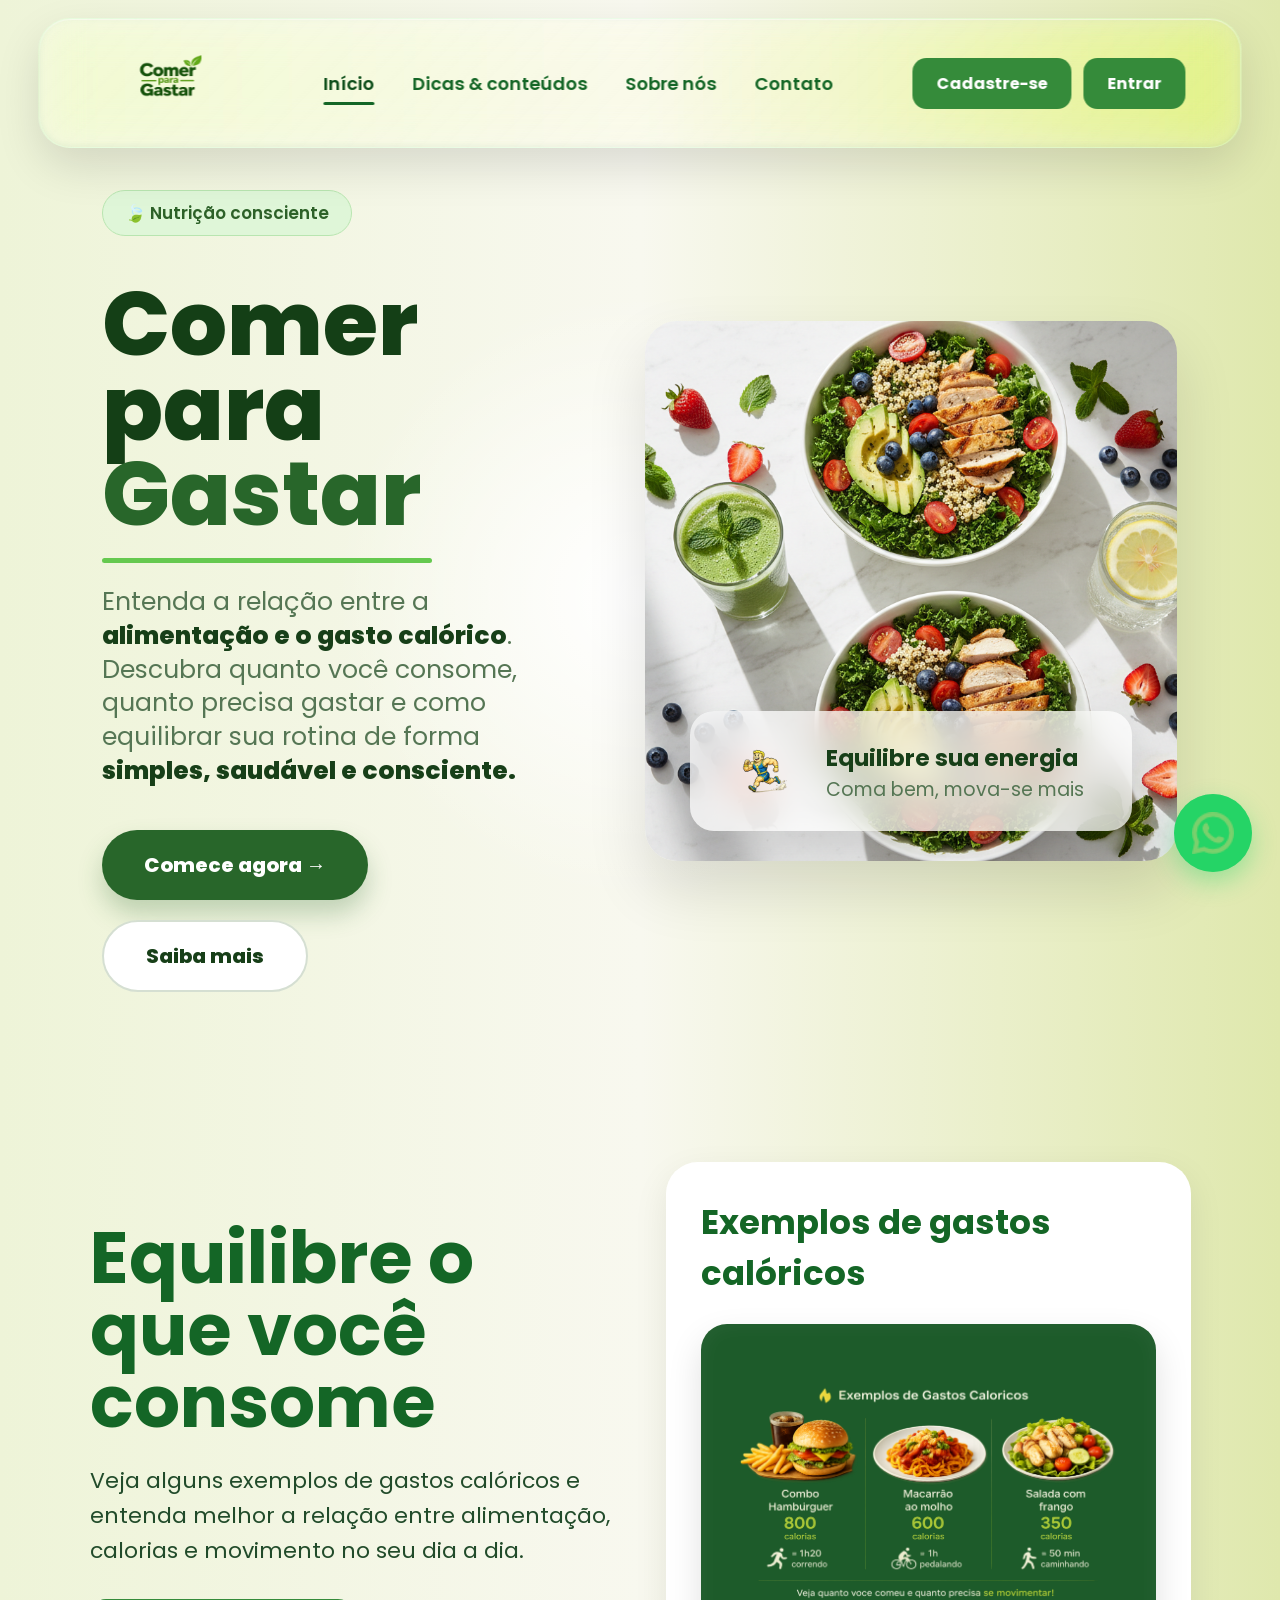
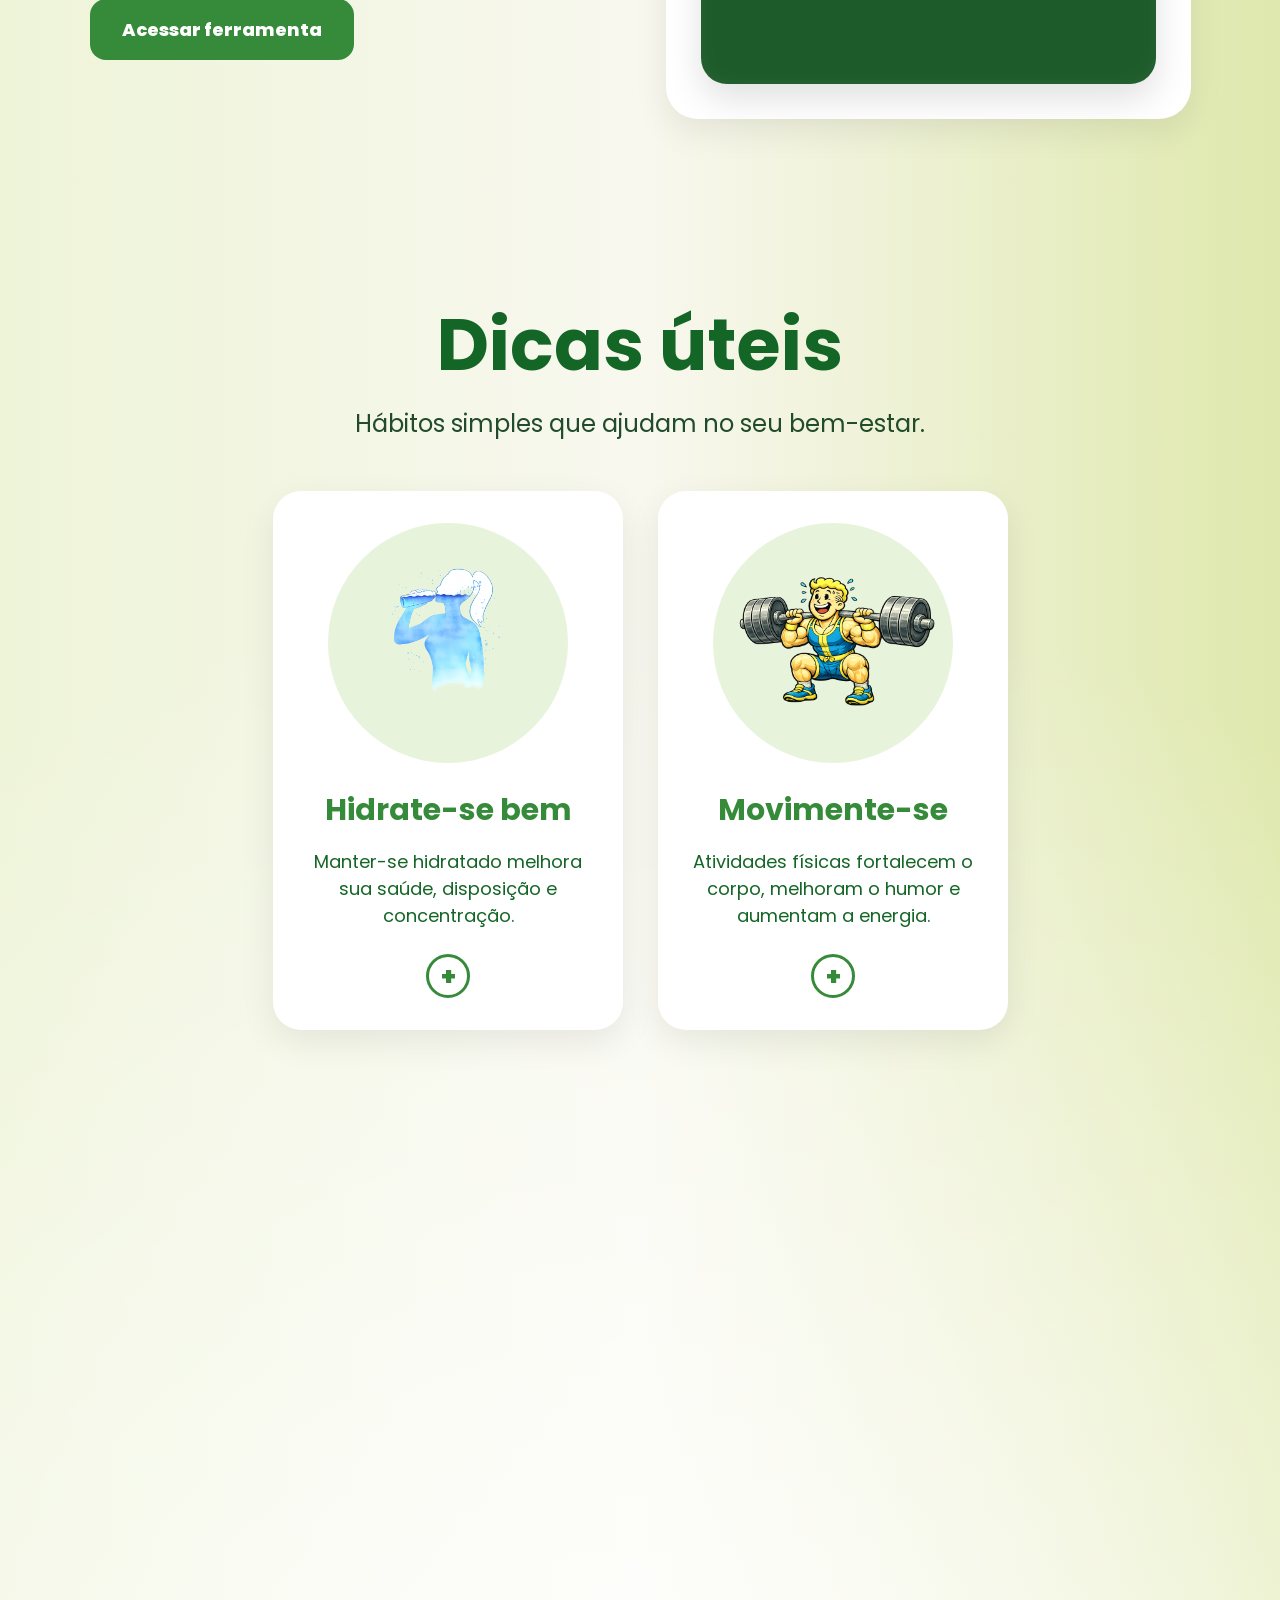
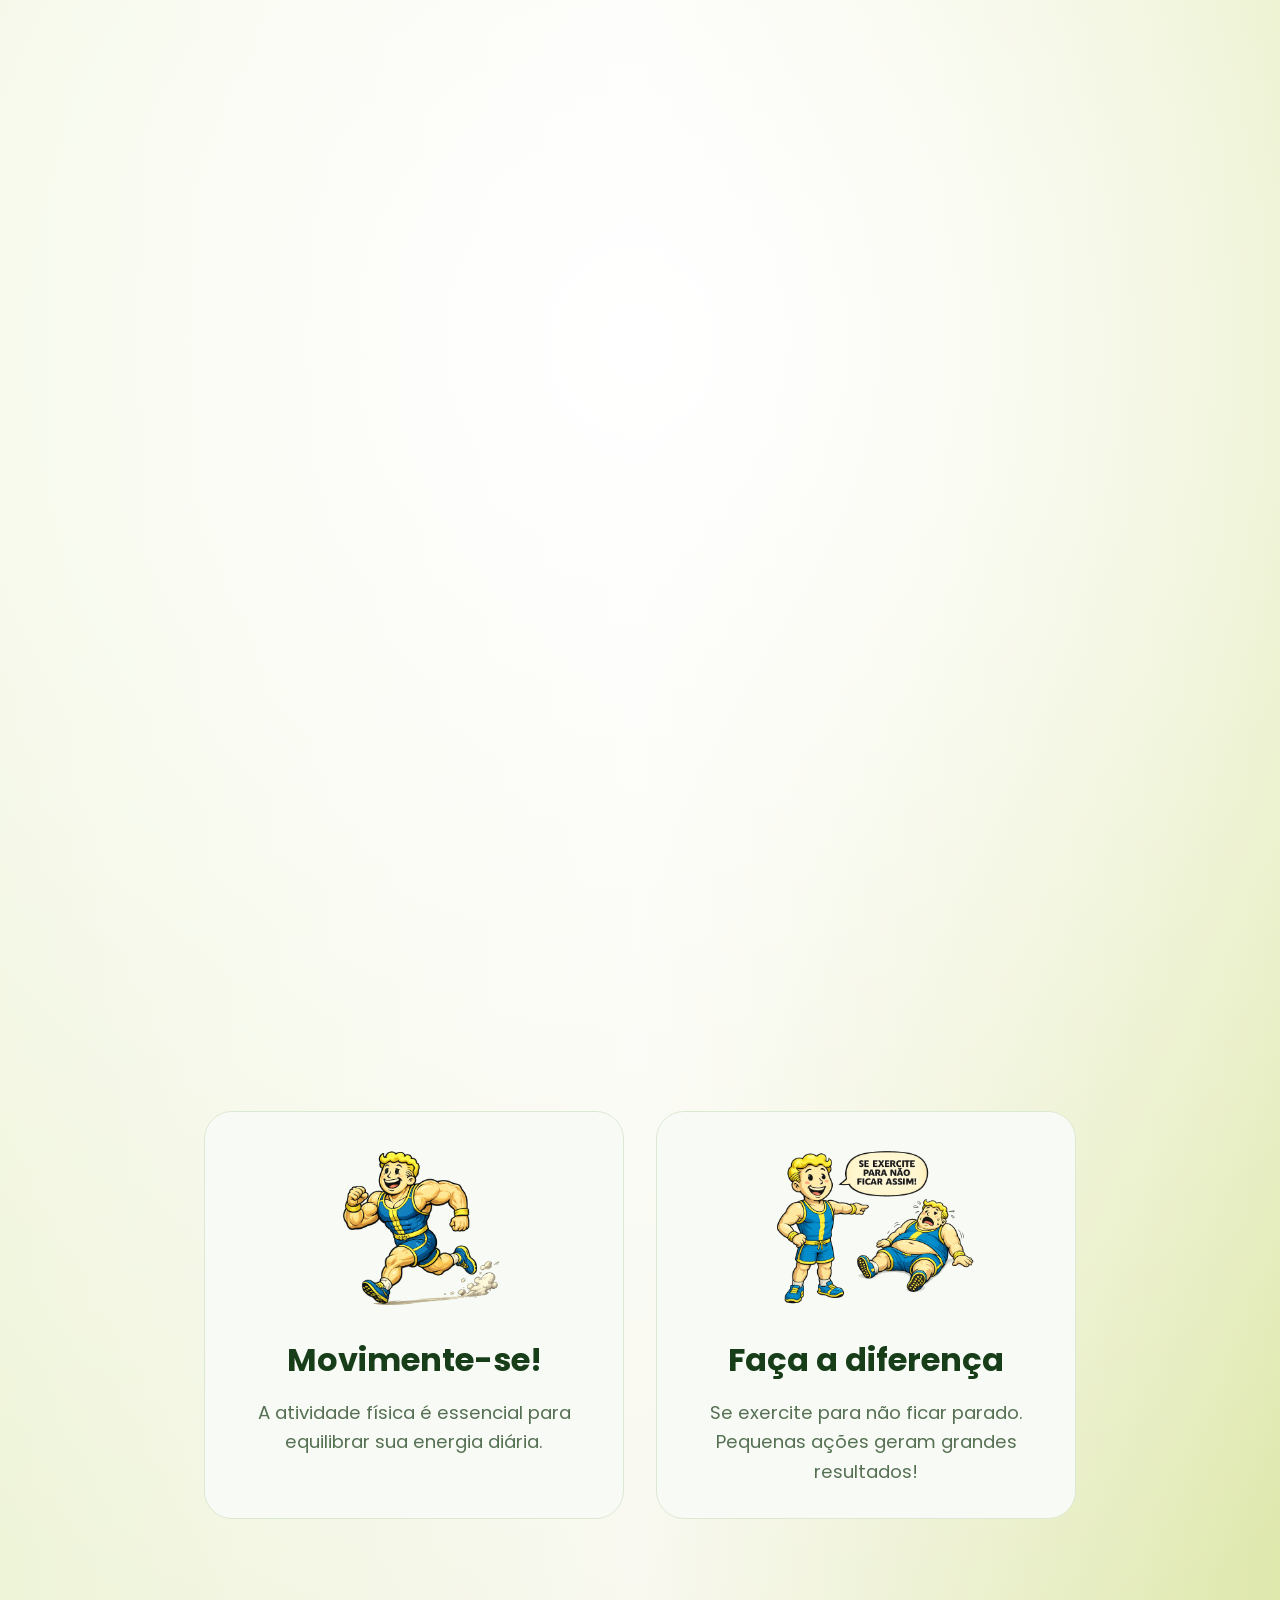
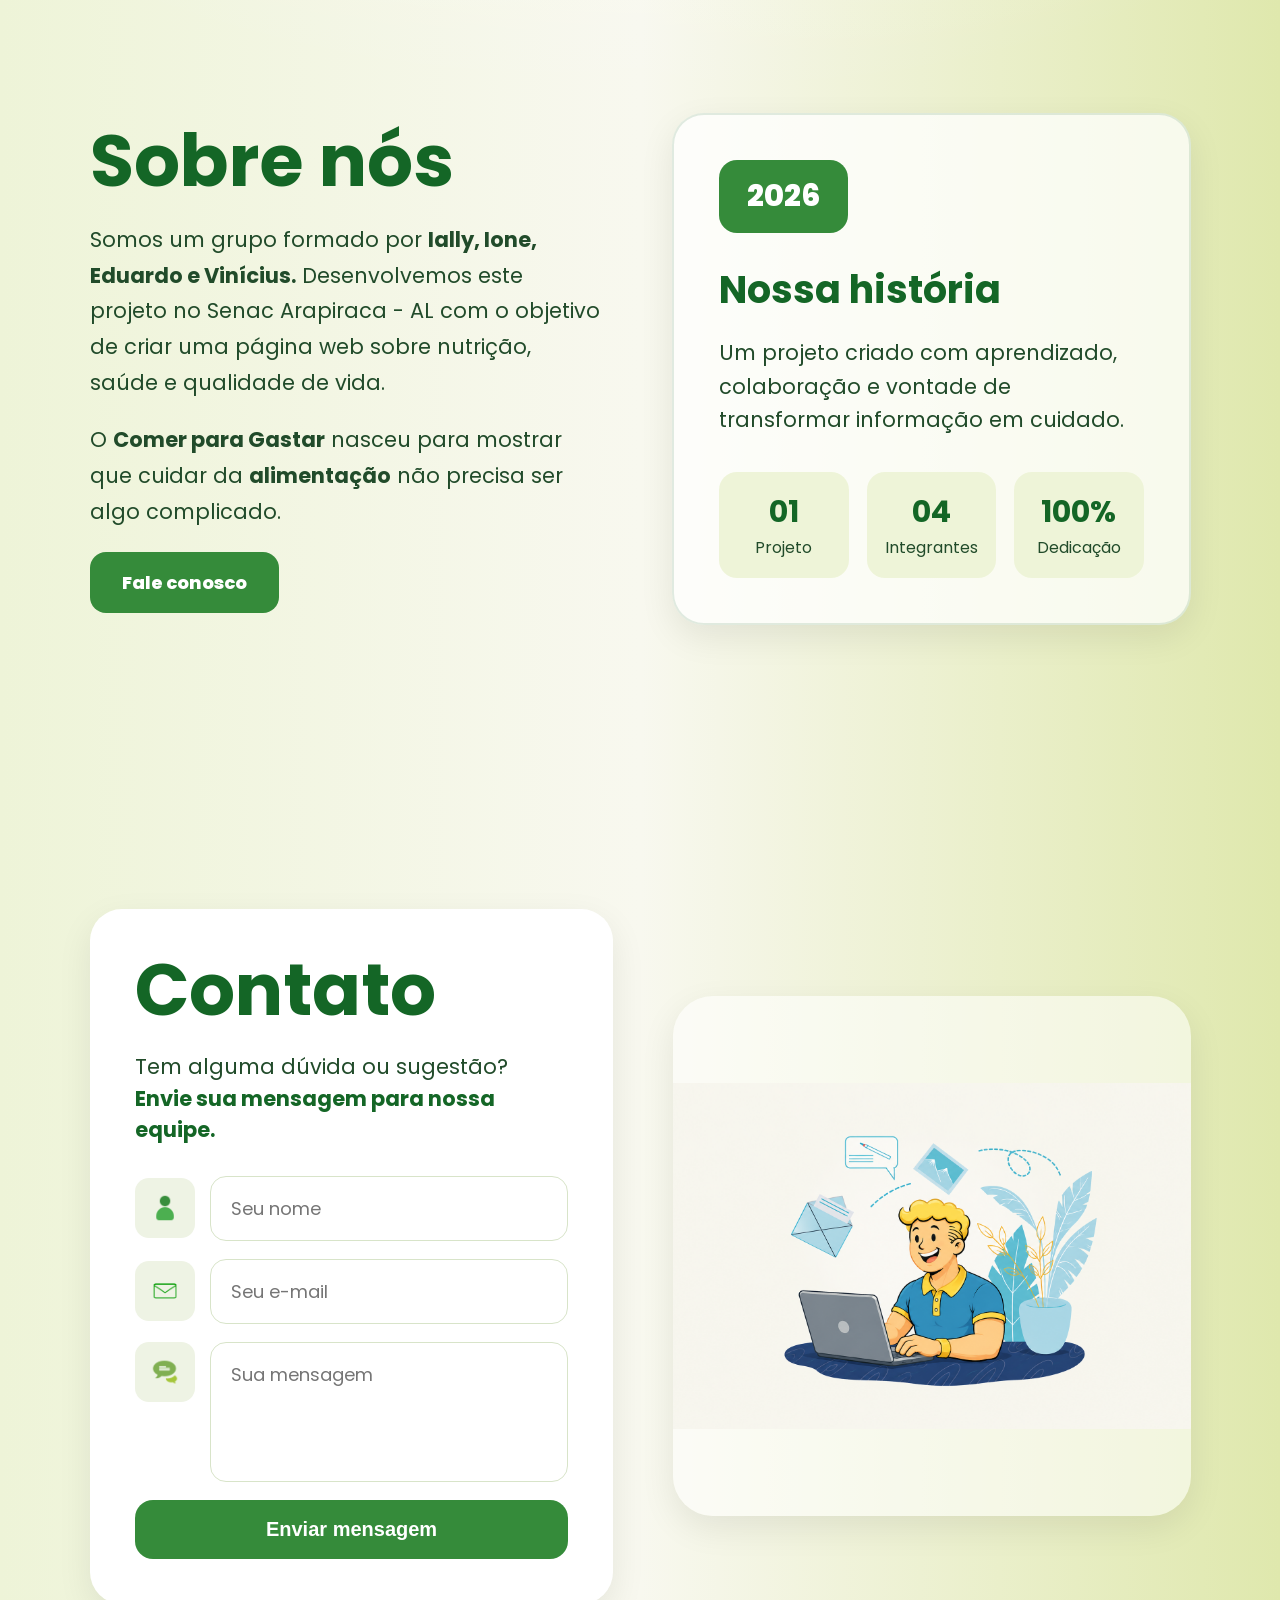
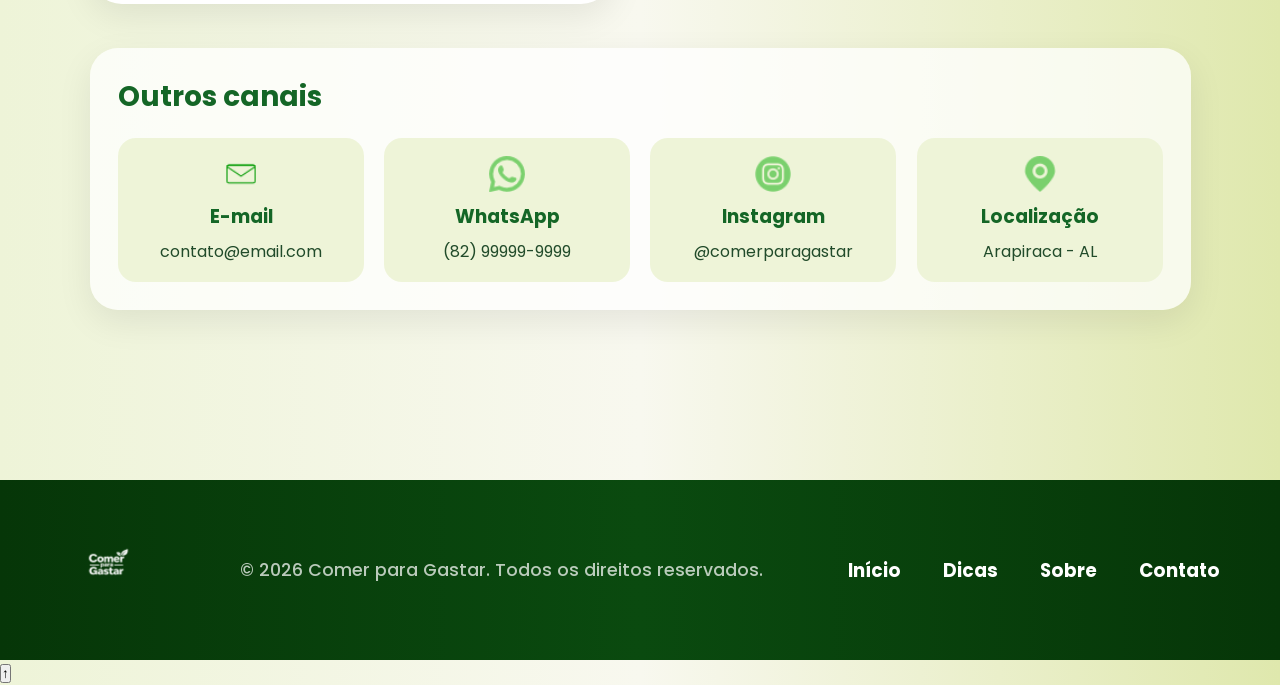
==== index.html @ a7144d9d "atualização de efeitos e melhora da parte mobile" ====
<!doctype html>
<html lang="pt-br">
  <head>
    <meta charset="UTF-8" />
    <meta name="viewport" content="width=device-width, initial-scale=1.0" />

    <title>Comer para Gastar</title>

    <link rel="stylesheet" href="style.css" />

    <link
      href="https://fonts.googleapis.com/css2?family=Poppins:wght@400;500;600;700;800&display=swap"
      rel="stylesheet"
    />
  </head>

  <body>
    <header class="header">
      <div class="logo">
        <img src="imagens/logo oficial.png" alt="Logo Comer para Gastar" />
      </div>

      <nav class="menu">
        <a href="#inicio">Início</a>
        <a href="#dicas">Dicas & conteúdos</a>
        <a href="#sobre">Sobre nós</a>
        <a href="#contato">Contato</a>
      </nav>

      <div class="acoes-header">
        <a href="cadastro.html" class="btn-header btn-cadastro">Cadastre-se</a>
        <a href="login.html" class="btn-header btn-entrar">Entrar</a>
      </div>
    </header>

    <main>
      <section id="inicio" class="hero novo-hero">
        <div class="hero-conteudo reveal-left">
          <span class="tag reveal-up delay-1">🍃 Nutrição consciente</span>

          <h1 class="reveal-up delay-2">
            Comer para
            <span>Gastar</span>
          </h1>

          <div class="linha-verde reveal-left delay-3"></div>

          <p class="reveal-up delay-4">
            Entenda a relação entre a
            <strong>alimentação e o gasto calórico</strong>. Descubra quanto
            você consome, quanto precisa gastar e como equilibrar sua rotina de
            forma <strong>simples, saudável e consciente.</strong>
          </p>

          <div class="hero-botoes reveal-up delay-5">
            <a href="cadastro.html" class="btn-principal">Comece agora →</a>
            <a href="#sobre" class="btn-secundario">Saiba mais</a>
          </div>
        </div>

        <div class="hero-visual reveal-right">
          <img
            class="hero-comida"
            src="imagens/imagem massa comer para gastar.png"
            alt="Comida saudável"
          />

          <div class="card-flutuante reveal-zoom delay-3">
            <img src="imagens/caracorrendo.png" alt="Boneco correndo" />

            <div>
              <h3><strong>Equilibre sua energia</strong></h3>
              <p>Coma bem, mova-se mais</p>
            </div>
          </div>
        </div>
      </section>

      <section class="calculadora-preview">
        <div class="calculadora-texto reveal-left">
          <h1><strong>Equilibre o que você consome</strong></h1>

          <p>
            Veja alguns exemplos de gastos calóricos e entenda melhor a relação
            entre alimentação, calorias e movimento no seu dia a dia.
          </p>

          <a href="cadastro.html" class="btn-principal">Acessar ferramenta</a>
        </div>

        <div class="calculadora-card reveal-right">
          <h2><strong>Exemplos de gastos calóricos</strong></h2>

          <div class="placeholder-imagem">
            <img
              src="imagens/gastos caloricos.png"
              alt="Exemplos de gastos calóricos"
            />
          </div>
        </div>
      </section>

      <section id="dicas" class="dicas">
        <div class="titulo-secao reveal-up">
          <h1><strong>Dicas úteis</strong></h1>
          <p>Hábitos simples que ajudam no seu bem-estar.</p>
        </div>

        <div class="cards-dicas">
          <article class="card-dica reveal-card delay-1">
            <div class="imagem-dica">
              <img src="imagens/agua.png" alt="Pessoa bebendo água" />
            </div>

            <h2><strong>Hidrate-se bem</strong></h2>

            <p>
              Manter-se hidratado melhora sua saúde, disposição e concentração.
            </p>

            <a href="#" class="btn-card">+</a>
          </article>

          <article class="card-dica reveal-card delay-2">
            <div class="imagem-dica">
              <img
                src="imagens/cara-agachando-sem-fundo.png"
                alt="Pessoa se exercitando"
              />
            </div>

            <h2><strong>Movimente-se</strong></h2>

            <p>
              Atividades físicas fortalecem o corpo, melhoram o humor e aumentam
              a energia.
            </p>

            <a href="#" class="btn-card">+</a>
          </article>

          <article class="card-dica reveal-card delay-3">
            <div class="imagem-dica">
              <img
                src="imagens/comida-relogio.png"
                alt="Alimentação saudável"
              />
            </div>

            <h2><strong>Coma melhor</strong></h2>

            <p>
              Manter uma alimentação regular evita excessos e mantém seu corpo
              ativo.
            </p>

            <a href="#" class="btn-card">+</a>
          </article>
        </div>
      </section>

      <section class="equilibrio-alertas">
        <div class="titulo-secao reveal-up">
          <h1>Equilíbrio é tudo</h1>
          <p>Comer demais ou comer de menos pode prejudicar sua rotina.</p>
        </div>

        <div class="alertas-cards">
          <article class="alerta-card reveal-left">
            <div class="animacao-frame">
              <img id="gordao-frame" src="imagens/gordao-frame-1.png" alt="" />
            </div>

            <h2><strong>Exagerar também pesa</strong></h2>

            <p>
              Comer muito além do necessário pode causar cansaço, desconforto e
              dificultar o equilíbrio entre energia consumida e energia gasta.
            </p>
          </article>

          <article class="alerta-card reveal-right">
            <div class="animacao-frame">
              <img id="lasca-frame" src="imagens/lasca-frame-1.png" alt="" />
            </div>

            <h2><strong>Comer pouco demais também prejudica</strong></h2>

            <p>
              Ficar muito tempo sem comer ou se alimentar mal pode aumentar a
              fome, reduzir a energia e fazer você sentir vontade de comer
              qualquer coisa.
            </p>
          </article>
        </div>
      </section>

      <section class="motivacao-cards">
        <div class="motivacao-card reveal-zoom delay-1">
          <img src="imagens/caracorrendo.png" alt="" />

          <h3><strong>Movimente-se!</strong></h3>

          <p>
            A atividade física é essencial para equilibrar sua energia diária.
          </p>
        </div>

        <div class="motivacao-card reveal-zoom delay-2">
          <img src="imagens/magro e gordo.png" alt="" />

          <h3><strong>Faça a diferença</strong></h3>

          <p>
            Se exercite para não ficar parado. Pequenas ações geram grandes
            resultados!
          </p>
        </div>
      </section>

      <section id="sobre" class="sobre">
        <div class="sobre-texto reveal-left">
          <h1 class="titulo-com-folha">
            <strong>Sobre nós</strong>
            <img src="imagens/folhinha-historia.png" alt="" />
          </h1>

          <p>
            Somos um grupo formado por
            <strong>Ially, Ione, Eduardo e Vinícius.</strong>
            Desenvolvemos este projeto no Senac Arapiraca - AL com o objetivo de
            criar uma página web sobre nutrição, saúde e qualidade de vida.
          </p>

          <p>
            O <strong>Comer para Gastar</strong> nasceu para mostrar que cuidar
            da <strong>alimentação</strong> não precisa ser algo complicado.
          </p>

          <a href="#contato" class="btn-principal">Fale conosco</a>
        </div>

        <div class="sobre-card reveal-right">
          <span class="ano">2026</span>

          <h2><strong>Nossa história</strong></h2>

          <p>
            Um projeto criado com aprendizado, colaboração e vontade de
            transformar informação em cuidado.
          </p>

          <div class="sobre-itens">
            <div>
              <strong>01</strong>
              <span>Projeto</span>
            </div>

            <div>
              <strong>04</strong>
              <span>Integrantes</span>
            </div>

            <div>
              <strong>100%</strong>
              <span>Dedicação</span>
            </div>
          </div>
        </div>
      </section>

      <section id="contato" class="contato">
        <div class="contato-container">
          <div class="contato-formulario reveal-left">
            <h1>Contato</h1>

            <p>
              Tem alguma dúvida ou sugestão?
              <strong>Envie sua mensagem para nossa equipe.</strong>
            </p>

            <form class="formulario">
              <div class="campo">
                <span class="icone-campo">
                  <img src="imagens/usuario-contato.png" alt="Ícone usuário" />
                </span>
                <input type="text" placeholder="Seu nome" required />
              </div>

              <div class="campo">
                <span class="icone-campo">
                  <img src="imagens/email.png" alt="Ícone e-mail" />
                </span>
                <input type="email" placeholder="Seu e-mail" required />
              </div>

              <div class="campo campo-textarea">
                <span class="icone-campo">
                  <img
                    src="imagens/mensagens-de-texto.png"
                    alt="Ícone mensagem"
                  />
                </span>
                <textarea placeholder="Sua mensagem" required></textarea>
              </div>

              <button type="submit" class="btn-enviar">Enviar mensagem</button>
            </form>
          </div>

          <div class="contato-imagem reveal-right">
            <img
              src="imagens/ilustracao2-contato.png"
              alt="Ilustração de contato"
            />
          </div>
        </div>

        <div class="outros-canais reveal-up">
          <h2>Outros canais</h2>

          <div class="lista-canais">
            <div class="canal reveal-card delay-1">
              <img src="imagens/email.png" alt="Ícone e-mail" />
              <h3>E-mail</h3>
              <p>contato@email.com</p>
            </div>

            <div class="canal reveal-card delay-2">
              <img
                src="imagens/icone-whatsapp-contato.png"
                alt="Ícone WhatsApp"
              />
              <h3>WhatsApp</h3>
              <p>(82) 99999-9999</p>
            </div>

            <div class="canal reveal-card delay-3">
              <img src="imagens/instagram (1).png" alt="Ícone Instagram" />
              <h3>Instagram</h3>
              <p>@comerparagastar</p>
            </div>

            <div class="canal reveal-card delay-4">
              <img src="imagens/localizacao.png" alt="Ícone localização" />
              <h3>Localização</h3>
              <p>Arapiraca - AL</p>
            </div>
          </div>
        </div>
      </section>
    </main>

    <footer class="footer-final reveal-up">
      <div class="footer-conteudo">
        <div class="footer-logo">
          <img src="imagens/logo oficial.png" alt="Comer para Gastar" />
        </div>

        <p class="footer-copy">
          © 2026 Comer para Gastar. Todos os direitos reservados.
        </p>

        <nav class="footer-menu">
          <a href="#inicio">Início</a>
          <a href="#dicas">Dicas</a>
          <a href="#sobre">Sobre</a>
          <a href="#contato">Contato</a>
        </nav>
      </div>
    </footer>

    <a href="https://wa.me/5582999999999" class="whatsapp-fixo" target="_blank">
      <img src="imagens/icone-whatsapp-contato.png" alt="WhatsApp" />
    </a>

    <script src="script.js"></script>

    <script>
      const elementosAnimados = document.querySelectorAll(
        ".reveal-up, .reveal-left, .reveal-right, .reveal-zoom, .reveal-card",
      );

      const observer = new IntersectionObserver(
        (entries) => {
          entries.forEach((entry) => {
            if (entry.intersectionRatio > 0.08) {
              entry.target.classList.add("active");
            } else {
              entry.target.classList.remove("active");
            }
          });
        },
        {
          threshold: [0, 0.08, 0.15],
          rootMargin: "0px 0px -3% 0px",
        },
      );

      elementosAnimados.forEach((elemento) => {
        observer.observe(elemento);
      });
    </script>
  </body>
</html>
---- style.css ----
* {
  margin: 0;
  padding: 0;
  box-sizing: border-box;
}

:root {
  --verde: #146626;
  --verde-claro: #358b3a;
  --verde-escuro: #0d4e1a;
  --texto: #214b2a;
  --sombra: 0 12px 35px rgba(0, 0, 0, 0.08);
}

html {
  scroll-behavior: smooth;
}

body {
  font-family: "Poppins", Arial, sans-serif;
  padding-top: 120px;
  color: var(--texto);
  background:
    radial-gradient(circle at center, #ffffff 0%, transparent 38%),
    linear-gradient(90deg, #eef4d8 0%, #f8f8ef 50%, #dfe8ad 100%);
}

/* HEADER */

.header {
  position: fixed;
  top: 18px;
  left: 50%;
  transform: translateX(-50%);
  width: 94%;
  z-index: 999;
  display: flex;
  align-items: center;
  justify-content: space-between;
  padding: 14px 55px;
  border-radius: 32px;
  background: linear-gradient(
    135deg,
    rgba(255, 255, 255, 0.34),
    rgba(255, 255, 255, 0.12)
  );
  backdrop-filter: blur(20px) saturate(220%);
  -webkit-backdrop-filter: blur(20px) saturate(220%);
  border: 1px solid rgba(210, 255, 220, 0.35);
  box-shadow:
    0 18px 45px rgba(0, 0, 0, 0.12),
    inset 0 1px 1px rgba(255, 255, 255, 0.55),
    inset 0 -1px 6px rgba(20, 102, 38, 0.08);
  overflow: hidden;
}

.logo img {
  width: 150px;
  height: auto;
  object-fit: contain;
  display: block;
}

.menu {
  display: flex;
  gap: 38px;
  align-items: center;
}

.menu a {
  color: var(--verde);
  text-decoration: none;
  font-size: 18px;
  font-weight: 600;
  position: relative;
}

.menu a::after {
  content: "";
  position: absolute;
  left: 0;
  bottom: -8px;
  width: 0;
  height: 3px;
  background: var(--verde);
  border-radius: 20px;
  transition: 0.3s ease;
}

.menu a:hover::after,
.menu a.ativo::after {
  width: 100%;
}

.menu a.ativo {
  color: var(--verde-escuro);
}

.acoes-header {
  display: flex;
  gap: 12px;
}

/* BOTÕES */

.btn-header,
.btn-principal,
.btn-secundario,
.btn-card,
.btn-enviar {
  text-decoration: none;
  border: none;
  cursor: pointer;
  transition: 0.3s ease;
}

.btn-header {
  padding: 13px 24px;
  border-radius: 14px;
  font-size: 16px;
  font-weight: 700;
}

.btn-entrar,
.btn-cadastro,
.btn-principal,
.btn-enviar {
  background: var(--verde-claro);
  color: white;
}

.btn-entrar:hover,
.btn-cadastro:hover,
.btn-principal:hover,
.btn-enviar:hover,
.btn-secundario:hover {
  transform: translateY(-4px);
}

.btn-entrar:hover,
.btn-cadastro:hover,
.btn-principal:hover,
.btn-enviar:hover {
  background: var(--verde-escuro);
}

.btn-principal {
  display: inline-block;
  padding: 17px 32px;
  border-radius: 16px;
  font-size: 18px;
  font-weight: 800;
}

.btn-secundario {
  display: inline-block;
  padding: 17px 32px;
  border-radius: 16px;
  font-size: 18px;
  font-weight: 800;
  color: var(--verde);
  background: white;
  box-shadow: var(--sombra);
}

/* HERO */

.hero {
  min-height: calc(100vh - 120px);
  padding: 60px 7%;
}

.hero-conteudo {
  max-width: 620px;
}

.hero-botoes {
  display: flex;
  gap: 18px;
  flex-wrap: wrap;
}

/* HERO NOVO */

.novo-hero {
  min-height: calc(100vh - 110px);
  padding: 70px 8% 80px;
  display: grid;
  grid-template-columns: 1fr 1.15fr;
  align-items: center;
  gap: 80px;
  background:
    radial-gradient(circle at center, #ffffff 0%, transparent 38%),
    linear-gradient(90deg, #eef4d8 0%, #f8f8ef 50%, #dfe8ad 100%);
}

.novo-hero .hero-conteudo {
  max-width: 600px;
}

.novo-hero .tag {
  display: inline-flex;
  align-items: center;
  gap: 8px;
  padding: 9px 22px;
  margin-bottom: 45px;
  background: #dff6d8;
  border: 1px solid #b8e5b0;
  color: #2d6128;
  border-radius: 999px;
  font-size: 17px;
  font-weight: 600;
}

.novo-hero .tag img {
  width: 20px;
  height: 20px;
  object-fit: contain;
}

.novo-hero h1 {
  font-size: clamp(58px, 7vw, 96px);
  line-height: 0.95;
  color: #143f16;
  font-weight: 800;
  margin-bottom: 22px;
}

.novo-hero h1 span {
  display: block;
  color: #28662a;
}

.linha-verde {
  width: 330px;
  max-width: 90%;
  height: 5px;
  background: #65c94f;
  border-radius: 999px;
  margin-bottom: 22px;
  transform: rotate(-1deg);
}

.novo-hero p {
  max-width: 610px;
  color: #557654;
  font-size: 25px;
  line-height: 1.35;
  margin-bottom: 42px;
}

.novo-hero p strong {
  color: #173f18;
  font-weight: 800;
}

.novo-hero .hero-botoes {
  align-items: center;
  gap: 20px;
}

.novo-hero .btn-principal {
  padding: 20px 42px;
  border-radius: 999px;
  background: #28662a;
  color: white;
  font-size: 20px;
  box-shadow: 0 14px 25px rgba(40, 102, 42, 0.25);
}

.novo-hero .btn-secundario {
  padding: 19px 42px;
  border-radius: 999px;
  color: #173f18;
  border: 2px solid #d5dfd2;
  font-size: 20px;
  box-shadow: none;
}

.hero-visual {
  position: relative;
  height: 540px;
  border-radius: 32px;
  overflow: hidden;
  box-shadow: 0 28px 60px rgba(0, 0, 0, 0.12);
}

.hero-comida {
  width: 100%;
  height: 100%;
  object-fit: cover;
  display: block;
}

/* CARD FLUTUANTE */

.card-flutuante {
  position: absolute;
  left: 45px;
  right: 45px;
  bottom: 30px;
  min-height: 118px;
  padding: 25px 38px;
  display: flex;
  align-items: center;
  gap: 28px;
  border-radius: 24px;
  background: rgba(255, 255, 255, 0.72);
  backdrop-filter: blur(18px);
  -webkit-backdrop-filter: blur(18px);
  box-shadow: 0 18px 45px rgba(0, 0, 0, 0.12);
}

.card-flutuante img {
  width: 70px;
  height: 70px;
  object-fit: contain;
  animation: bonecoCorrendo 1.8s ease-in-out infinite;
}

.card-flutuante h3 {
  color: #173f18;
  font-size: 23px;
  font-weight: 800;
  margin-bottom: 4px;
}

.card-flutuante p {
  margin: 0;
  color: #557654;
  font-size: 19px;
  line-height: 1.2;
}

/* SOBRE */

.sobre {
  min-height: 100vh;
  padding: 90px 7%;
  display: flex;
  align-items: center;
  justify-content: space-between;
  gap: 70px;
}

.sobre-texto,
.sobre-card {
  width: 50%;
}

.sobre-texto h1,
.titulo-secao h1,
.calculadora-texto h1,
.contato-formulario h1 {
  font-size: clamp(42px, 6vw, 72px);
  color: var(--verde);
  line-height: 1;
  margin-bottom: 25px;
}

.sobre-texto p {
  font-size: 21px;
  line-height: 1.7;
  margin-bottom: 22px;
}

.sobre-card {
  background: rgba(255, 255, 255, 0.75);
  padding: 45px;
  border-radius: 32px;
  box-shadow: var(--sombra);
  border: 2px solid rgba(20, 102, 38, 0.12);
}

.ano {
  display: inline-block;
  background: var(--verde-claro);
  color: white;
  padding: 14px 28px;
  border-radius: 18px;
  font-size: 30px;
  font-weight: 800;
  margin-bottom: 28px;
}

.sobre-card h2 {
  color: var(--verde);
  font-size: 38px;
  margin-bottom: 18px;
}

.sobre-card p {
  font-size: 21px;
  line-height: 1.6;
  margin-bottom: 35px;
}

.sobre-itens {
  display: grid;
  grid-template-columns: repeat(3, 1fr);
  gap: 18px;
}

.sobre-itens div {
  text-align: center;
  padding: 18px;
  border-radius: 18px;
  background: #eef4d8;
}

.sobre-itens strong {
  display: block;
  font-size: 30px;
  color: var(--verde);
}

.titulo-com-folha {
  position: relative;
  display: inline-block;
  width: fit-content;
}

.titulo-com-folha img {
  position: absolute;
  width: 65px;
  height: auto;
  top: -38px;
  right: -58px;
  object-fit: contain;
  pointer-events: none;
}

/* DICAS */

.dicas {
  padding: 100px 7%;
  text-align: center;
}

.titulo-secao p {
  font-size: 24px;
  margin-bottom: 50px;
}

.cards-dicas {
  display: flex;
  justify-content: center;
  gap: 35px;
  flex-wrap: wrap;
}

.card-dica {
  width: 350px;
  min-height: 500px;
  background: white;
  padding: 32px;
  border-radius: 28px;
  box-shadow: var(--sombra);
  transition: 0.35s ease;
}

.card-dica:hover {
  transform: translateY(-10px);
}

.imagem-dica {
  width: 240px;
  height: 240px;
  margin: 0 auto 25px;
  border-radius: 50%;
  background: #e8f3dc;
  overflow: hidden;
  display: flex;
  align-items: center;
  justify-content: center;
}

.card-dica:nth-child(1) .imagem-dica img {
  width: 210px;
  height: 210px;
  object-fit: contain;
  animation: beberAgua 2.4s ease-in-out infinite;
  transform-origin: center bottom;
}

.card-dica:nth-child(2) .imagem-dica img {
  width: 260px;
  height: 260px;
  object-fit: contain;
  animation: exercicioPeso 1.6s ease-in-out infinite;
  transform-origin: center bottom;
}

.card-dica:nth-child(3) .imagem-dica {
  position: relative;
}

.card-dica:nth-child(3) .imagem-dica img {
  width: 235px;
  height: 235px;
  object-fit: contain;
  animation: comidaMordidaReal 4s ease-in-out infinite;
  transform-origin: center;
}

.card-dica:nth-child(3) .imagem-dica::after {
  content: "";
  position: absolute;
  top: 18px;
  right: 18px;
  width: 0;
  height: 0;
  background: #e8f3dc;
  border-radius: 50%;
  animation: mordida 4s ease-in-out infinite;
  z-index: 2;
}

.card-dica h2 {
  font-size: 30px;
  color: var(--verde-claro);
  margin-bottom: 15px;
}

.card-dica p {
  font-size: 18px;
  line-height: 1.5;
  color: var(--verde);
  margin-bottom: 25px;
}

.btn-card {
  width: 44px;
  height: 44px;
  border-radius: 50%;
  display: inline-flex;
  align-items: center;
  justify-content: center;
  border: 3px solid var(--verde-claro);
  color: var(--verde-claro);
  font-size: 26px;
  font-weight: 800;
}

.btn-card:hover {
  background: var(--verde-claro);
  color: white;
}

/* CALCULADORA */

.calculadora-preview {
  padding: 90px 7%;
  display: flex;
  align-items: center;
  gap: 55px;
}

.calculadora-texto,
.calculadora-card {
  width: 50%;
}

.calculadora-texto p {
  font-size: 22px;
  line-height: 1.6;
  margin-bottom: 30px;
}

.calculadora-card {
  background: white;
  padding: 35px;
  border-radius: 32px;
  box-shadow: var(--sombra);
}

.calculadora-card h2 {
  color: var(--verde);
  font-size: 34px;
  margin-bottom: 25px;
}

.placeholder-imagem {
  height: 360px;
  background: #1d5b2a;
  border-radius: 26px;
  display: flex;
  align-items: center;
  justify-content: center;
  overflow: hidden;
  padding: 20px;
  box-shadow:
    inset 0 0 25px rgba(255, 255, 255, 0.05),
    0 15px 35px rgba(0, 0, 0, 0.12);
}

.placeholder-imagem img {
  width: 95%;
  max-width: 720px;
  height: auto;
  object-fit: contain;
}

/* CONTATO */

.contato {
  padding: 90px 7%;
}

.contato-container {
  display: flex;
  align-items: center;
  gap: 60px;
}

.contato-formulario {
  width: 50%;
  background: white;
  padding: 45px;
  border-radius: 32px;
  box-shadow: var(--sombra);
}

.contato-formulario p {
  font-size: 21px;
  line-height: 1.5;
  margin-bottom: 30px;
}

.contato-formulario strong {
  color: var(--verde);
}

.campo {
  display: flex;
  align-items: center;
  gap: 15px;
  margin-bottom: 18px;
}

.campo-textarea {
  align-items: flex-start;
}

.icone-campo {
  width: 60px;
  height: 60px;
  min-width: 60px;
  background: #eef3e4;
  border-radius: 14px;
  display: flex;
  align-items: center;
  justify-content: center;
}

.icone-campo img {
  width: 28px;
  height: 28px;
  object-fit: contain;
}

.campo input,
.campo textarea {
  width: 100%;
  padding: 18px 20px;
  border-radius: 16px;
  border: 1px solid #d8e4c9;
  font-family: inherit;
  font-size: 18px;
  outline: none;
}

.campo textarea {
  height: 140px;
  resize: none;
}

.campo input:focus,
.campo textarea:focus {
  border-color: var(--verde-claro);
  box-shadow: 0 0 0 4px rgba(53, 139, 58, 0.12);
}

.btn-enviar {
  width: 100%;
  padding: 18px;
  border-radius: 18px;
  font-size: 20px;
  font-weight: 800;
}

.contato-imagem {
  width: 50%;
  height: 520px;
  background: rgba(255, 255, 255, 0.55);
  border-radius: 40px;
  box-shadow: var(--sombra);
  display: flex;
  align-items: center;
  justify-content: center;
  overflow: hidden;
}

.contato-imagem img {
  width: 620px;
  max-width: 100%;
  height: auto;
  object-fit: contain;
  transform-origin: center bottom;
}

.outros-canais {
  margin-top: 45px;
  background: rgba(255, 255, 255, 0.75);
  padding: 28px;
  border-radius: 28px;
  box-shadow: var(--sombra);
}

.outros-canais h2 {
  color: var(--verde);
  font-size: 28px;
  margin-bottom: 20px;
}

.lista-canais {
  display: grid;
  grid-template-columns: repeat(4, 1fr);
  gap: 20px;
}

.canal {
  text-align: center;
  padding: 18px;
  border-radius: 18px;
  background: #eef4d8;
}

.canal img {
  width: 36px;
  height: 36px;
  object-fit: contain;
  margin: 0 auto 10px;
  display: block;
}

.canal h3 {
  color: var(--verde);
  margin-bottom: 8px;
}

/* FOOTER */

.footer-final {
  background: linear-gradient(90deg, #063608 0%, #0a4a0f 50%, #063608 100%);
  padding: 55px 60px;
  margin-top: 80px;
  overflow: hidden;
}

.footer-conteudo {
  max-width: 1700px;
  margin: 0 auto;
  display: flex;
  align-items: center;
  justify-content: space-between;
  gap: 40px;
}

.footer-logo img {
  width: 95px;
  object-fit: contain;
  filter: brightness(0) invert(1);
  opacity: 0.95;
  transition:
    transform 0.3s ease,
    opacity 0.3s ease;
}

.footer-logo img:hover {
  transform: scale(1.06);
  opacity: 1;
}

.footer-copy {
  color: rgba(255, 255, 255, 0.72);
  font-size: 1.1rem;
  font-weight: 500;
  text-align: center;
}

.footer-menu {
  display: flex;
  align-items: center;
  gap: 42px;
}

.footer-menu a {
  color: white;
  text-decoration: none;
  font-size: 1.15rem;
  font-weight: 700;
  position: relative;
  transition: 0.3s ease;
}

.footer-menu a::after {
  content: "";
  position: absolute;
  left: 0;
  bottom: -7px;
  width: 0%;
  height: 3px;
  background: #76d85f;
  border-radius: 999px;
  transition: width 0.35s ease;
}

.footer-menu a:hover {
  color: #8fff78;
  transform: translateY(-2px);
}

.footer-menu a:hover::after {
  width: 100%;
}

/* WHATSAPP */

.whatsapp-fixo {
  position: fixed;
  right: 28px;
  bottom: 28px;
  width: 78px;
  height: 78px;
  background: #25d366;
  border-radius: 50%;
  display: flex;
  align-items: center;
  justify-content: center;
  z-index: 99999;
  box-shadow: 0 10px 25px rgba(37, 211, 102, 0.38);
  transition: 0.3s ease;
}

.whatsapp-fixo img {
  width: 42px;
  height: 42px;
  object-fit: contain;
}

.whatsapp-fixo:hover {
  transform: scale(1.12) translateY(-5px);
  box-shadow: 0 16px 35px rgba(37, 211, 102, 0.52);
}

.whatsapp-fixo::before {
  content: "";
  position: absolute;
  width: 100%;
  height: 100%;
  border-radius: 50%;
  background: rgba(37, 211, 102, 0.35);
  animation: pulseWhatsapp 2s infinite;
  z-index: -1;
}

/* ANIMAÇÕES */

@keyframes bonecoCorrendo {
  0%,
  100% {
    transform: translateY(0) rotate(-2deg);
  }

  50% {
    transform: translateY(-6px) rotate(3deg);
  }
}

@keyframes beberAgua {
  0%,
  100% {
    transform: translateY(0) rotate(0deg);
  }

  50% {
    transform: translateY(-8px) rotate(-3deg);
  }
}

@keyframes exercicioPeso {
  0%,
  100% {
    transform: translateY(0) scale(1);
  }

  50% {
    transform: translateY(-10px) scale(1.04);
  }
}

@keyframes comidaMordidaReal {
  0%,
  100% {
    transform: scale(1);
  }

  20% {
    transform: scale(0.97);
  }

  40% {
    transform: scale(0.94);
  }

  60% {
    transform: scale(0.9);
  }

  80% {
    transform: scale(0.86);
  }
}

@keyframes mordida {
  0%,
  100% {
    width: 0;
    height: 0;
    opacity: 0;
  }

  20% {
    width: 45px;
    height: 45px;
    opacity: 1;
  }

  40% {
    width: 75px;
    height: 75px;
    opacity: 1;
  }

  60% {
    width: 105px;
    height: 105px;
    opacity: 1;
  }

  80% {
    width: 130px;
    height: 130px;
    opacity: 1;
  }
}

@keyframes cansado {
  0%,
  100% {
    transform: translateY(0) scaleX(1) scaleY(1);
  }

  25%,
  75% {
    transform: translateY(3px) scaleX(1.01) scaleY(0.98);
  }

  50% {
    transform: translateY(8px) scaleX(1.03) scaleY(0.95);
  }
}

@keyframes suorCaindo {
  0% {
    transform: translateY(0) rotate(0deg);
    opacity: 0;
  }

  25% {
    opacity: 1;
  }

  100% {
    transform: translateY(26px) rotate(12deg);
    opacity: 0;
  }
}

@keyframes pulseWhatsapp {
  0% {
    transform: scale(1);
    opacity: 1;
  }

  70%,
  100% {
    transform: scale(1.55);
    opacity: 0;
  }
}

/* RESPONSIVO */

@media (max-width: 1050px) {
  .header {
    padding: 14px 28px;
  }

  .menu {
    gap: 22px;
  }

  .menu a {
    font-size: 16px;
  }

  .logo img {
    width: 140px;
  }
}

@media (max-width: 950px) {
  .novo-hero {
    grid-template-columns: 1fr;
    gap: 45px;
    text-align: center;
  }

  .novo-hero .hero-conteudo {
    margin: 0 auto;
  }

  .linha-verde {
    margin-left: auto;
    margin-right: auto;
  }

  .novo-hero .hero-botoes {
    justify-content: center;
  }

  .hero-visual {
    height: 420px;
  }
}

@media (max-width: 850px) {
  body {
    padding-top: 150px;
  }

  .header {
    flex-direction: column;
    gap: 18px;
    width: 92%;
  }

  .menu {
    flex-wrap: wrap;
    justify-content: center;
  }

  .sobre,
  .calculadora-preview,
  .contato-container {
    flex-direction: column;
    text-align: center;
  }

  .sobre-texto,
  .sobre-card,
  .calculadora-texto,
  .calculadora-card,
  .contato-formulario,
  .contato-imagem {
    width: 100%;
  }

  .contato-imagem {
    height: 380px;
  }

  .contato-imagem img {
    width: 420px;
  }

  .placeholder-imagem {
    height: 300px;
  }

  .lista-canais {
    grid-template-columns: repeat(2, 1fr);
  }

  .footer-conteudo {
    flex-direction: column;
    text-align: center;
  }

  .footer-menu {
    flex-wrap: wrap;
    justify-content: center;
    gap: 25px;
  }

  .footer-copy {
    order: 3;
  }
}

@media (max-width: 600px) {
  .novo-hero {
    padding: 50px 22px 60px;
  }

  .novo-hero h1 {
    font-size: 54px;
  }

  .novo-hero p {
    font-size: 19px;
  }

  .novo-hero .hero-botoes {
    flex-direction: column;
  }

  .novo-hero .btn-principal,
  .novo-hero .btn-secundario {
    width: 100%;
    text-align: center;
  }

  .hero-visual {
    height: 330px;
    border-radius: 24px;
  }

  .card-flutuante {
    left: 18px;
    right: 18px;
    bottom: 18px;
    padding: 18px;
    gap: 15px;
  }

  .card-flutuante img {
    width: 52px;
    height: 52px;
  }

  .card-flutuante h3 {
    font-size: 17px;
  }

  .card-flutuante p {
    font-size: 14px;
  }
}

@media (max-width: 520px) {
  .header {
    top: 10px;
    padding: 16px;
    border-radius: 24px;
  }

  .menu {
    gap: 14px;
  }

  .menu a {
    font-size: 14px;
  }

  .acoes-header {
    width: 100%;
    justify-content: center;
  }

  .btn-header {
    padding: 12px 18px;
    font-size: 14px;
  }

  .hero,
  .sobre,
  .dicas,
  .calculadora-preview,
  .contato {
    padding-left: 22px;
    padding-right: 22px;
  }

  .sobre-texto p,
  .calculadora-texto p,
  .contato-formulario p {
    font-size: 18px;
  }

  .sobre-card,
  .contato-formulario,
  .calculadora-card {
    padding: 28px 22px;
  }

  .sobre-itens,
  .lista-canais {
    grid-template-columns: 1fr;
  }

  .card-dica {
    width: 100%;
  }

  .imagem-dica {
    width: 200px;
    height: 200px;
  }

  .card-dica:nth-child(1) .imagem-dica img {
    width: 175px;
    height: 175px;
  }

  .card-dica:nth-child(2) .imagem-dica img {
    width: 215px;
    height: 215px;
  }

  .card-dica:nth-child(3) .imagem-dica img {
    width: 190px;
    height: 190px;
  }

  .placeholder-imagem {
    height: 230px;
  }

  .titulo-com-folha img {
    width: 45px;
    top: -25px;
    right: -45px;
  }

  .whatsapp-fixo {
    width: 64px;
    height: 64px;
    right: 18px;
    bottom: 18px;
  }

  .whatsapp-fixo img {
    width: 34px;
    height: 34px;
  }
}

.motivacao-cards {
  display: flex;

  justify-content: center;

  gap: 32px;

  margin-top: 55px;

  flex-wrap: wrap;
}

.motivacao-card {
  width: 420px;

  min-height: 300px;

  background: #f8fbf5;

  border-radius: 28px;

  padding: 32px 28px;

  text-align: center;

  border: 1px solid #dbe8d2;

  transition: 0.35s ease;

  overflow: hidden;
}

.motivacao-card:hover {
  transform: translateY(-6px);

  box-shadow: 0 18px 40px rgba(56, 128, 52, 0.12);
}

.motivacao-card img {
  width: 120px;

  height: auto;

  object-fit: contain;

  margin-bottom: 18px;
}

.motivacao-card h3 {
  font-size: 2rem;

  color: #173d19;

  margin-bottom: 14px;

  font-weight: 700;
}

.motivacao-card p {
  font-size: 1.15rem;

  line-height: 1.6;

  color: #567054;

  max-width: 340px;

  margin: 0 auto;
}

.motivacao-card img {
  width: 250px;
}

.motivacao-card:first-child img {
  animation: corrida-card 0.9s ease-in-out infinite;
}

@keyframes corrida-card {
  0% {
    transform: translateX(0) rotate(-2deg);
  }

  25% {
    transform: translateX(6px) rotate(2deg);
  }

  50% {
    transform: translateX(0) rotate(-2deg);
  }

  75% {
    transform: translateX(-6px) rotate(2deg);
  }

  100% {
    transform: translateX(0) rotate(-2deg);
  }
}

.motivacao-card:last-child img {
  animation: cansado-card 2.2s ease-in-out infinite;
}

@keyframes cansado-card {
  0% {
    transform: translateY(0) rotate(0deg);
  }

  20% {
    transform: translateY(4px) rotate(-1deg);
  }

  40% {
    transform: translateY(0) rotate(1deg);
  }

  60% {
    transform: translateY(5px) rotate(-1deg);
  }

  80% {
    transform: translateY(0) rotate(1deg);
  }

  100% {
    transform: translateY(0) rotate(0deg);
  }
}

/* MOBILE */
@media (max-width: 900px) {
  .motivacao-card {
    width: 100%;

    max-width: 380px;

    min-height: auto;

    padding: 28px 22px;
  }

  .motivacao-card img {
    width: 95px;
  }

  .motivacao-card h3 {
    font-size: 1.6rem;
  }

  .motivacao-card p {
    font-size: 1rem;
  }
}

/* CARDS: EQUILÍBRIO É TUDO */

.equilibrio-alertas {
  padding: 90px 7%;
  text-align: center;
}

.alertas-cards {
  display: flex;
  justify-content: center;
  align-items: stretch;
  gap: 35px;
  flex-wrap: wrap;
  margin-top: 45px;
}

.alerta-card {
  width: 460px;
  min-height: 520px;
  background: rgba(255, 255, 255, 0.78);
  border: 1px solid rgba(53, 139, 58, 0.16);
  border-radius: 32px;
  padding: 32px 28px 38px;
  box-shadow: 0 18px 45px rgba(34, 94, 44, 0.12);
  transition: 0.35s ease;
  overflow: hidden;
}

.alerta-card:hover {
  transform: translateY(-8px);
  box-shadow: 0 25px 55px rgba(34, 94, 44, 0.18);
}

.alerta-card img {
  width: 100%;
  height: 260px;
  object-fit: contain;
  display: block;
  margin: 0 auto 25px;
}

.alerta-card h2 {
  font-size: 1.8rem;
  color: #173f18;
  margin-bottom: 16px;
  font-weight: 800;
}

.alerta-card p {
  font-size: 1.05rem;
  line-height: 1.65;
  color: #557654;
  max-width: 390px;
  margin: 0 auto;
}

/* PRIMEIRO CARD */
.alerta-card:first-child {
  background: linear-gradient(180deg, #fff7f2 0%, #ffffff 100%);
}

.alerta-card:first-child h2 {
  color: #8b2b1f;
}

.alerta-card:first-child img {
  height: 280px;
}

/* SEGUNDO CARD */
.alerta-card:last-child {
  background: linear-gradient(180deg, #f7fff2 0%, #ffffff 100%);
}

.alerta-card:last-child h2 {
  color: #1d6a2d;
}

.alerta-card:last-child img {
  height: 280px;
}

/* MOBILE */

@media (max-width: 900px) {
  .alerta-card {
    width: 100%;
    max-width: 460px;
  }
}

@media (max-width: 520px) {
  .equilibrio-alertas {
    padding: 70px 22px;
  }

  .alerta-card {
    min-height: auto;
    padding: 28px 22px;
  }

  .alerta-card img {
    height: 220px;
  }

  .alerta-card h2 {
    font-size: 1.45rem;
  }

  .alerta-card p {
    font-size: 1rem;
  }
}

.animacao-frame {
  width: 320px;
  height: 280px;
  margin: 0 auto 25px;

  display: flex;
  align-items: center;
  justify-content: center;
}

.animacao-frame img {
  width: 100%;
  height: 100%;

  object-fit: contain;

  display: block;
}

/* =============================== */
/* AJUSTES FINAIS MOBILE / TABLET */
/* =============================== */

body {
  overflow-x: hidden;
}

::-webkit-scrollbar {
  width: 10px;
}

::-webkit-scrollbar-track {
  background: #eef0e8;
}

::-webkit-scrollbar-thumb {
  background: var(--verde-claro);
  border-radius: 999px;
}

img,
video {
  max-width: 100%;
}

/* TABLET */

@media (max-width: 900px) {
  body {
    padding-top: 185px;
  }

  .header {
    width: 94%;
    padding: 16px 22px;
    gap: 14px;
  }

  .menu {
    gap: 18px;
  }

  .acoes-header {
    gap: 10px;
  }

  .novo-hero {
    padding-top: 55px;
  }

  .novo-hero p {
    font-size: 21px;
  }

  .sobre,
  .calculadora-preview,
  .contato-container {
    gap: 45px;
  }

  .alerta-card,
  .motivacao-card {
    max-width: 430px;
  }
}

/* CELULAR */

@media (max-width: 600px) {
  body {
    padding-top: 205px;
  }

  .header {
    top: 10px;
    width: 94%;
    padding: 14px;
    border-radius: 24px;
  }

  .logo img {
    width: 115px;
  }

  .menu {
    width: 100%;
    gap: 10px 14px;
    justify-content: center;
  }

  .menu a {
    font-size: 13px;
  }

  .acoes-header {
    width: 100%;
    justify-content: center;
  }

  .btn-header {
    padding: 10px 16px;
    font-size: 13px;
    border-radius: 12px;
  }

  .novo-hero {
    padding: 45px 20px 55px;
    gap: 35px;
  }

  .novo-hero .tag {
    margin-bottom: 28px;
    font-size: 14px;
    padding: 8px 16px;
  }

  .novo-hero h1 {
    font-size: clamp(46px, 14vw, 58px);
  }

  .novo-hero p {
    font-size: 18px;
    line-height: 1.45;
    margin-bottom: 30px;
  }

  .linha-verde {
    width: 230px;
  }

  .novo-hero .btn-principal,
  .novo-hero .btn-secundario {
    padding: 16px 24px;
    font-size: 16px;
  }

  .hero-visual {
    height: 310px;
  }

  .card-flutuante {
    left: 14px;
    right: 14px;
    bottom: 14px;
    min-height: auto;
    padding: 14px;
  }

  .card-flutuante img {
    width: 48px;
    height: 48px;
  }

  .card-flutuante h3 {
    font-size: 16px;
  }

  .card-flutuante p {
    font-size: 13px;
  }

  .sobre,
  .dicas,
  .equilibrio-alertas,
  .calculadora-preview,
  .motivacao-cards,
  .contato {
    padding: 65px 20px;
  }

  .sobre-texto h1,
  .titulo-secao h1,
  .calculadora-texto h1,
  .contato-formulario h1 {
    font-size: 38px;
  }

  .sobre-texto p,
  .calculadora-texto p,
  .contato-formulario p {
    font-size: 17px;
  }

  .sobre-card {
    padding: 28px 22px;
  }

  .sobre-card h2 {
    font-size: 30px;
  }

  .sobre-card p {
    font-size: 17px;
  }

  .sobre-itens {
    grid-template-columns: 1fr;
  }

  .cards-dicas {
    gap: 25px;
  }

  .card-dica {
    width: 100%;
    min-height: auto;
    padding: 28px 22px;
  }

  .card-dica h2 {
    font-size: 25px;
  }

  .card-dica p {
    font-size: 16px;
  }

  .imagem-dica {
    width: 190px;
    height: 190px;
  }

  .alertas-cards {
    gap: 25px;
  }

  .alerta-card {
    width: 100%;
    min-height: auto;
    padding: 26px 20px 32px;
  }

  .animacao-frame {
    width: 240px;
    height: 230px;
  }

  .alerta-card h2 {
    font-size: 1.4rem;
  }

  .alerta-card p {
    font-size: 0.98rem;
  }

  .placeholder-imagem {
    height: 220px;
    padding: 14px;
  }

  .motivacao-card {
    width: 100%;
    padding: 26px 20px;
  }

  .motivacao-card img {
    width: 190px;
  }

  .motivacao-card h3 {
    font-size: 1.55rem;
  }

  .motivacao-card p {
    font-size: 1rem;
  }

  .contato-formulario {
    padding: 28px 20px;
  }

  .campo {
    gap: 10px;
  }

  .icone-campo {
    width: 48px;
    height: 48px;
    min-width: 48px;
  }

  .campo input,
  .campo textarea {
    font-size: 15px;
    padding: 15px;
  }

  .contato-imagem {
    height: 300px;
  }

  .contato-imagem img {
    width: 320px;
  }

  .lista-canais {
    grid-template-columns: 1fr;
  }

  .footer-final {
    padding: 38px 22px;
  }

  .footer-menu {
    gap: 18px;
  }

  .footer-menu a {
    font-size: 1rem;
  }

  .footer-copy {
    font-size: 0.9rem;
  }

  .whatsapp-fixo {
    width: 58px;
    height: 58px;
    right: 16px;
    bottom: 16px;
  }

  .whatsapp-fixo img {
    width: 31px;
    height: 31px;
  }
}

/* ANIMAÇÕES AO ROLAR */

.reveal-up,
.reveal-left,
.reveal-right,
.reveal-zoom,
.reveal-card {
  opacity: 0;
  transition:
    opacity 0.9s ease,
    transform 0.9s ease;
  will-change: opacity, transform;
}

/* VEM DE BAIXO */
.reveal-up {
  transform: translateY(70px);
}

/* VEM DA ESQUERDA */
.reveal-left {
  transform: translateX(-70px);
}

/* VEM DA DIREITA */
.reveal-right {
  transform: translateX(70px);
}

/* ZOOM SUAVE */
.reveal-zoom {
  transform: scale(0.88);
}

/* CARD APARECENDO */
.reveal-card {
  transform: translateY(60px) scale(0.94);
}

/* QUANDO APARECE NA TELA */
.reveal-up.active,
.reveal-left.active,
.reveal-right.active,
.reveal-zoom.active,
.reveal-card.active {
  opacity: 1;
  transform: translate(0, 0) scale(1);
}

/* ATRASOS PARA APARECER UM DEPOIS DO OUTRO */

.delay-1 {
  transition-delay: 0.1s;
}

.delay-2 {
  transition-delay: 0.2s;
}

.delay-3 {
  transition-delay: 0.3s;
}

.delay-4 {
  transition-delay: 0.4s;
}

.delay-5 {
  transition-delay: 0.5s;
}

/* EVITA BARRA DE ROLAGEM LATERAL */

body {
  overflow-x: hidden;
}

@media (max-width: 600px) {
  html,
  body {
    width: 100%;
    max-width: 100%;
    overflow-x: hidden;
  }

  body {
    padding-top: 125px;
  }

  .header {
    top: 8px;
    width: calc(100% - 20px);
    padding: 10px 12px;
    border-radius: 22px;
    gap: 8px;
  }

  .logo img {
    width: 90px;
  }

  .menu {
    width: 100%;
    gap: 10px;
    justify-content: center;
    flex-wrap: wrap;
  }

  .menu a {
    font-size: 12px;
  }

  .acoes-header {
    width: 100%;
    justify-content: center;
    gap: 8px;
  }

  .btn-header {
    padding: 9px 14px;
    font-size: 12px;
    border-radius: 12px;
  }

  .novo-hero {
    min-height: calc(100vh - 125px);
    padding: 18px 18px 25px;
    display: flex;
    align-items: center;
    justify-content: center;
    text-align: center;
  }

  .novo-hero .hero-conteudo {
    width: 100%;
    max-width: 100%;
  }

  .novo-hero .tag {
    margin-bottom: 18px;
    font-size: 13px;
    padding: 7px 14px;
  }

  .novo-hero h1 {
    font-size: 42px;
    line-height: 0.95;
    margin-bottom: 16px;
  }

  .linha-verde {
    width: 190px;
    height: 4px;
    margin: 0 auto 18px;
  }

  .novo-hero p {
    font-size: 15px;
    line-height: 1.45;
    margin-bottom: 22px;
  }

  .hero-botoes {
    flex-direction: column;
    gap: 12px;
  }

  .novo-hero .btn-principal,
  .novo-hero .btn-secundario {
    width: 100%;
    padding: 14px 20px;
    font-size: 15px;
  }

  .hero-visual {
    display: none;
  }
}

@media (max-width: 600px) {
  ::-webkit-scrollbar {
    width: 0;
    display: none;
  }

  html {
    scrollbar-width: none;
  }

  body {
    -ms-overflow-style: none;
  }
}
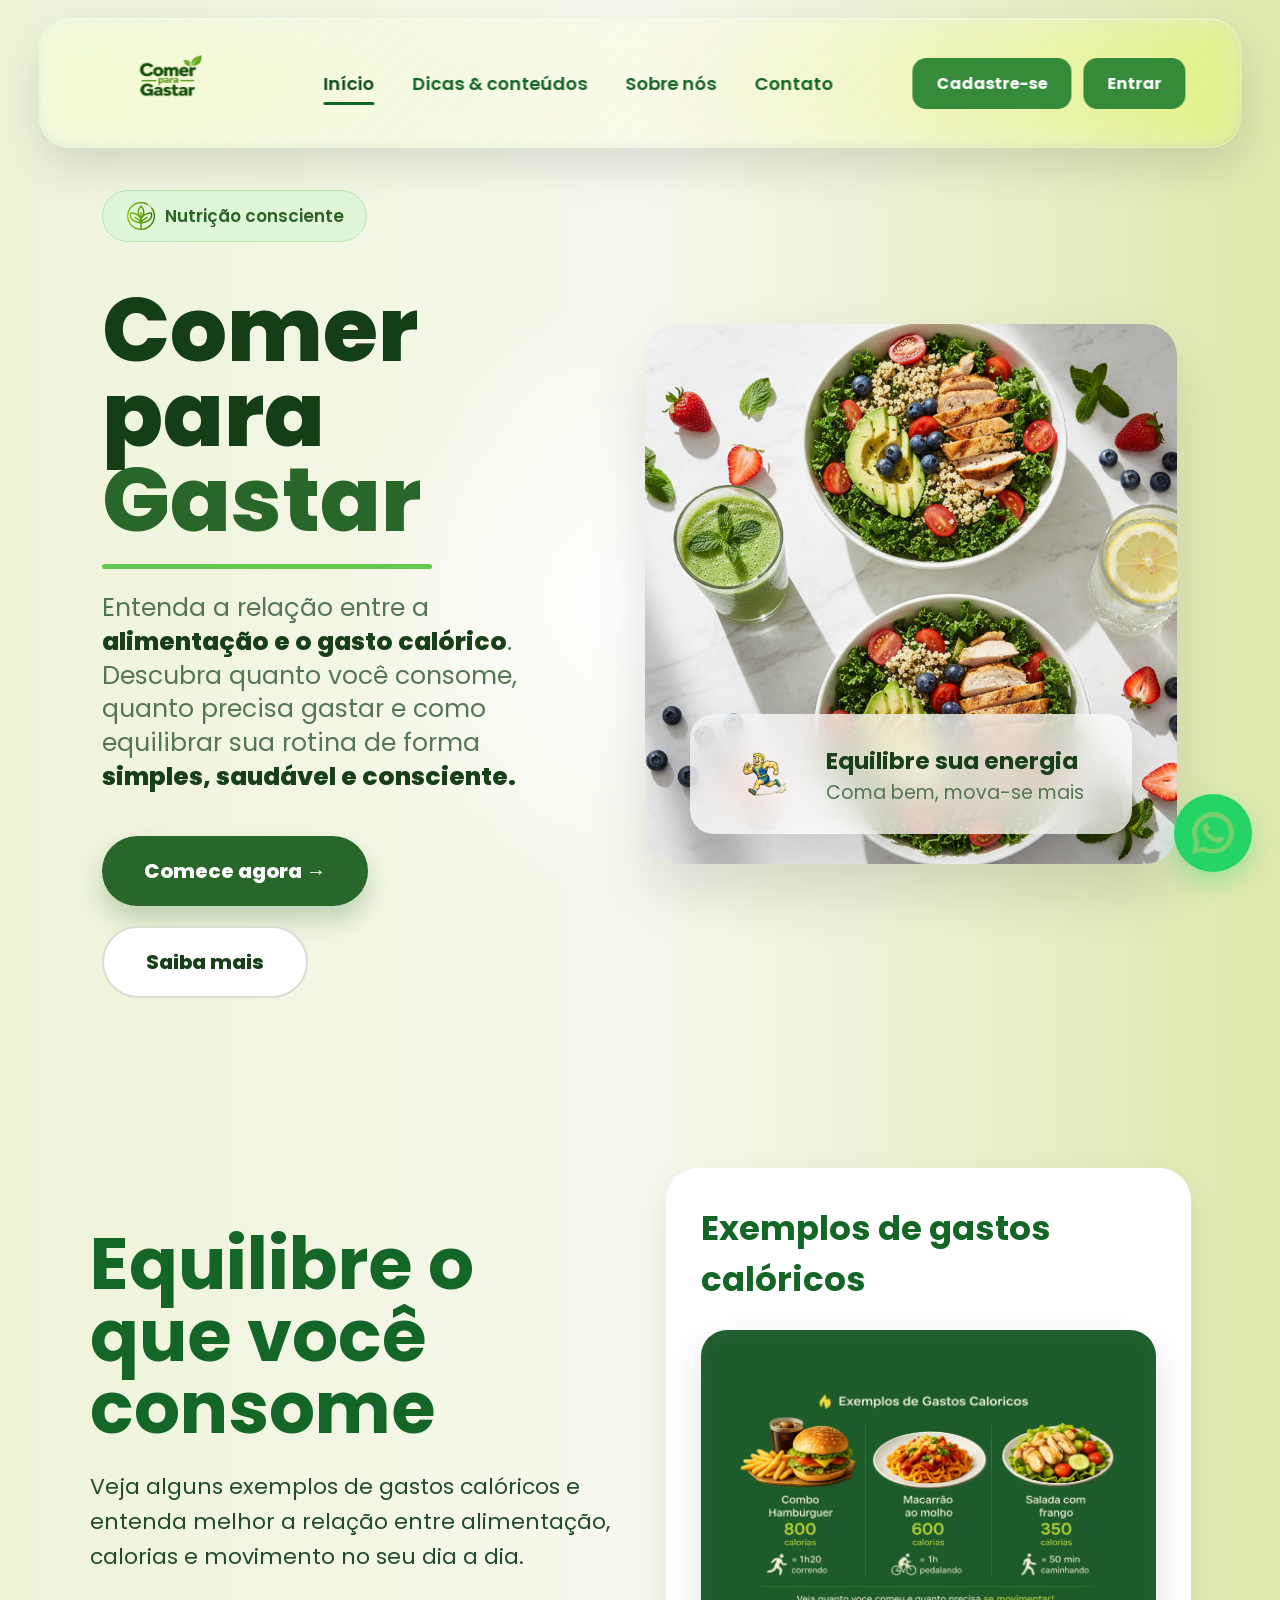
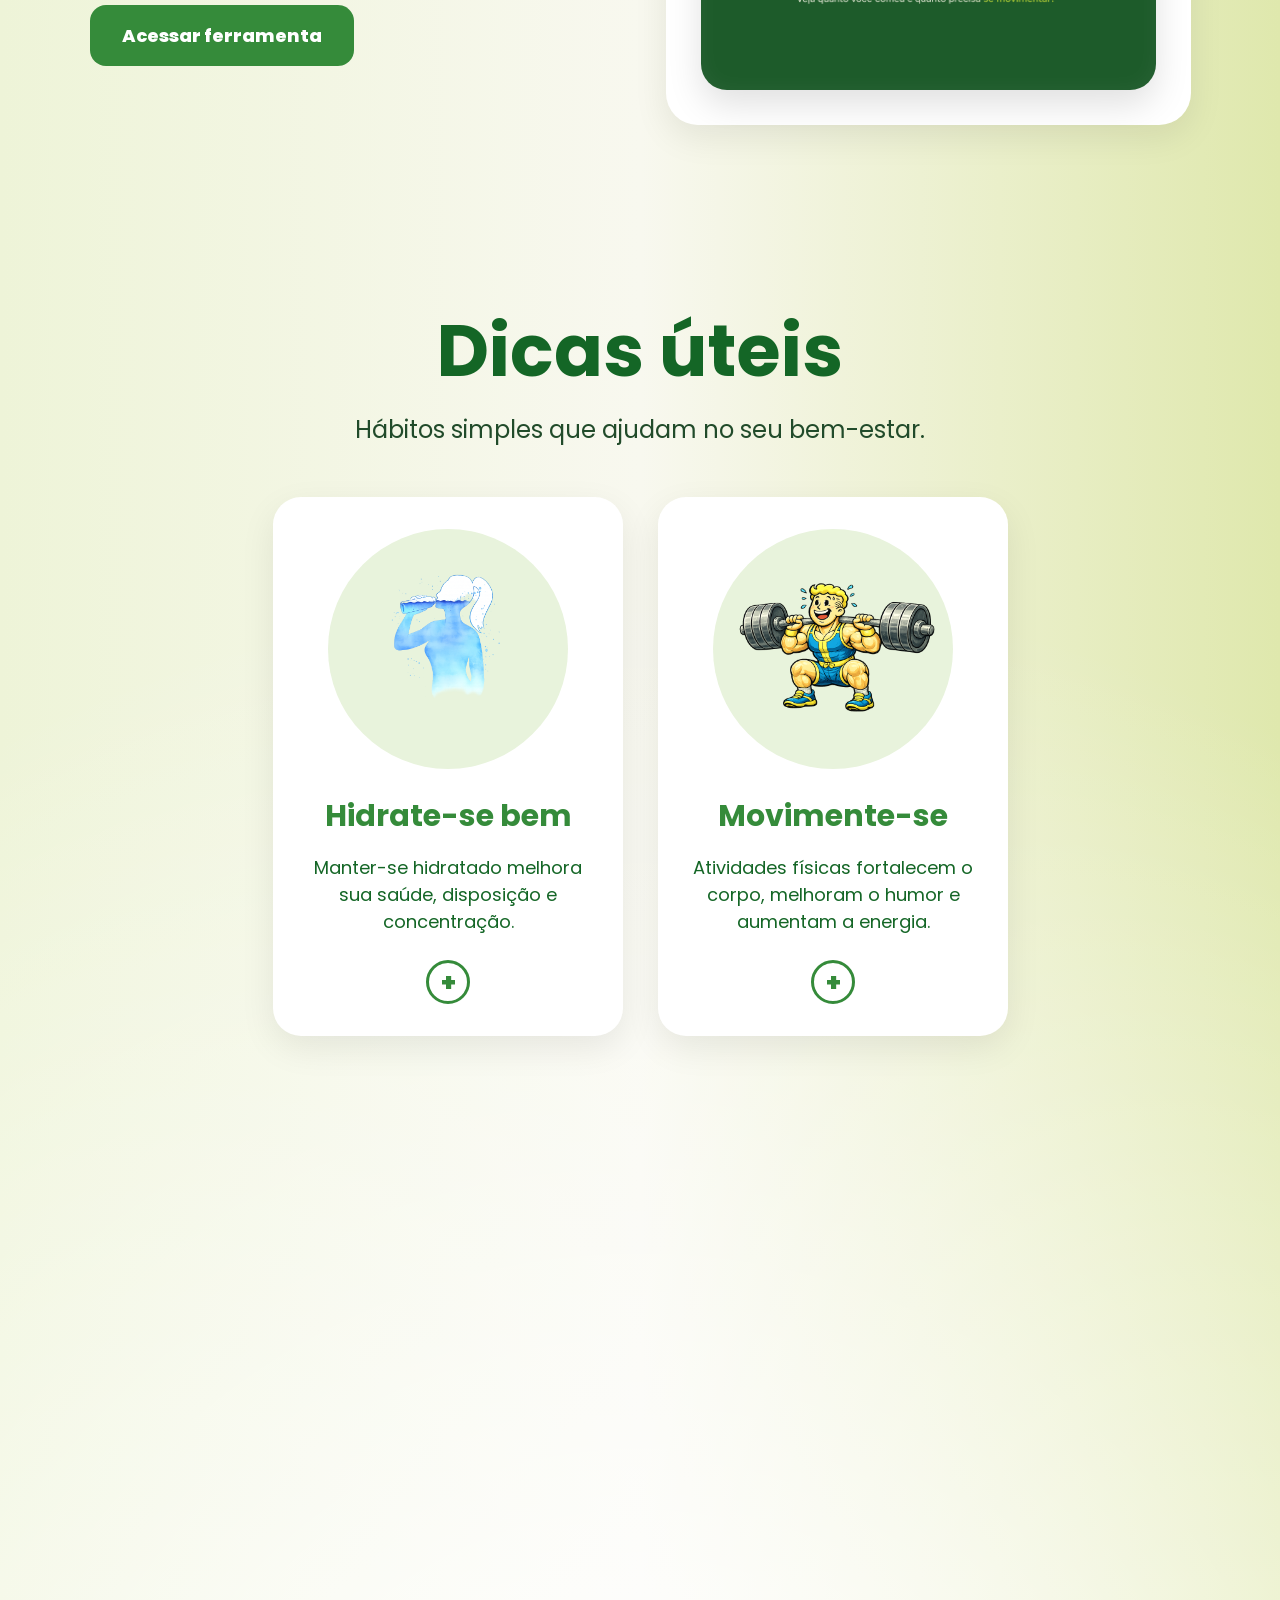
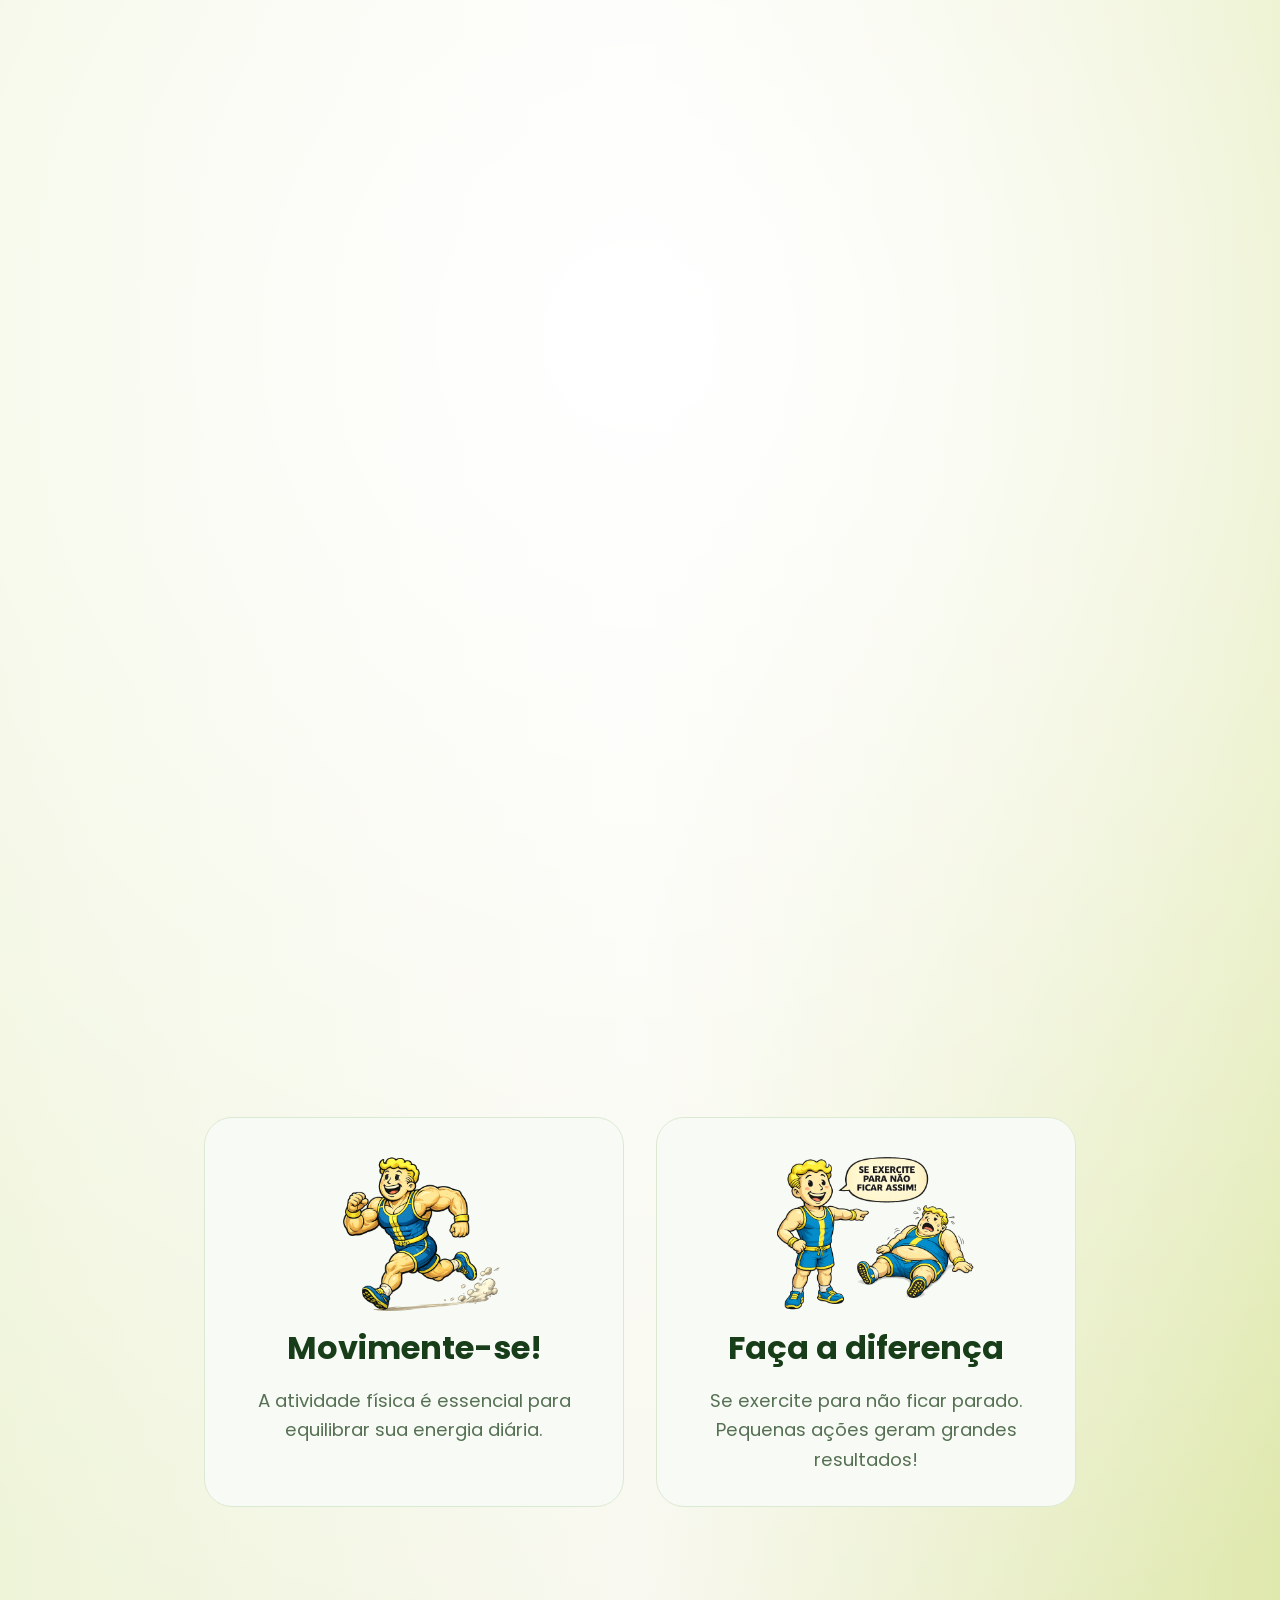
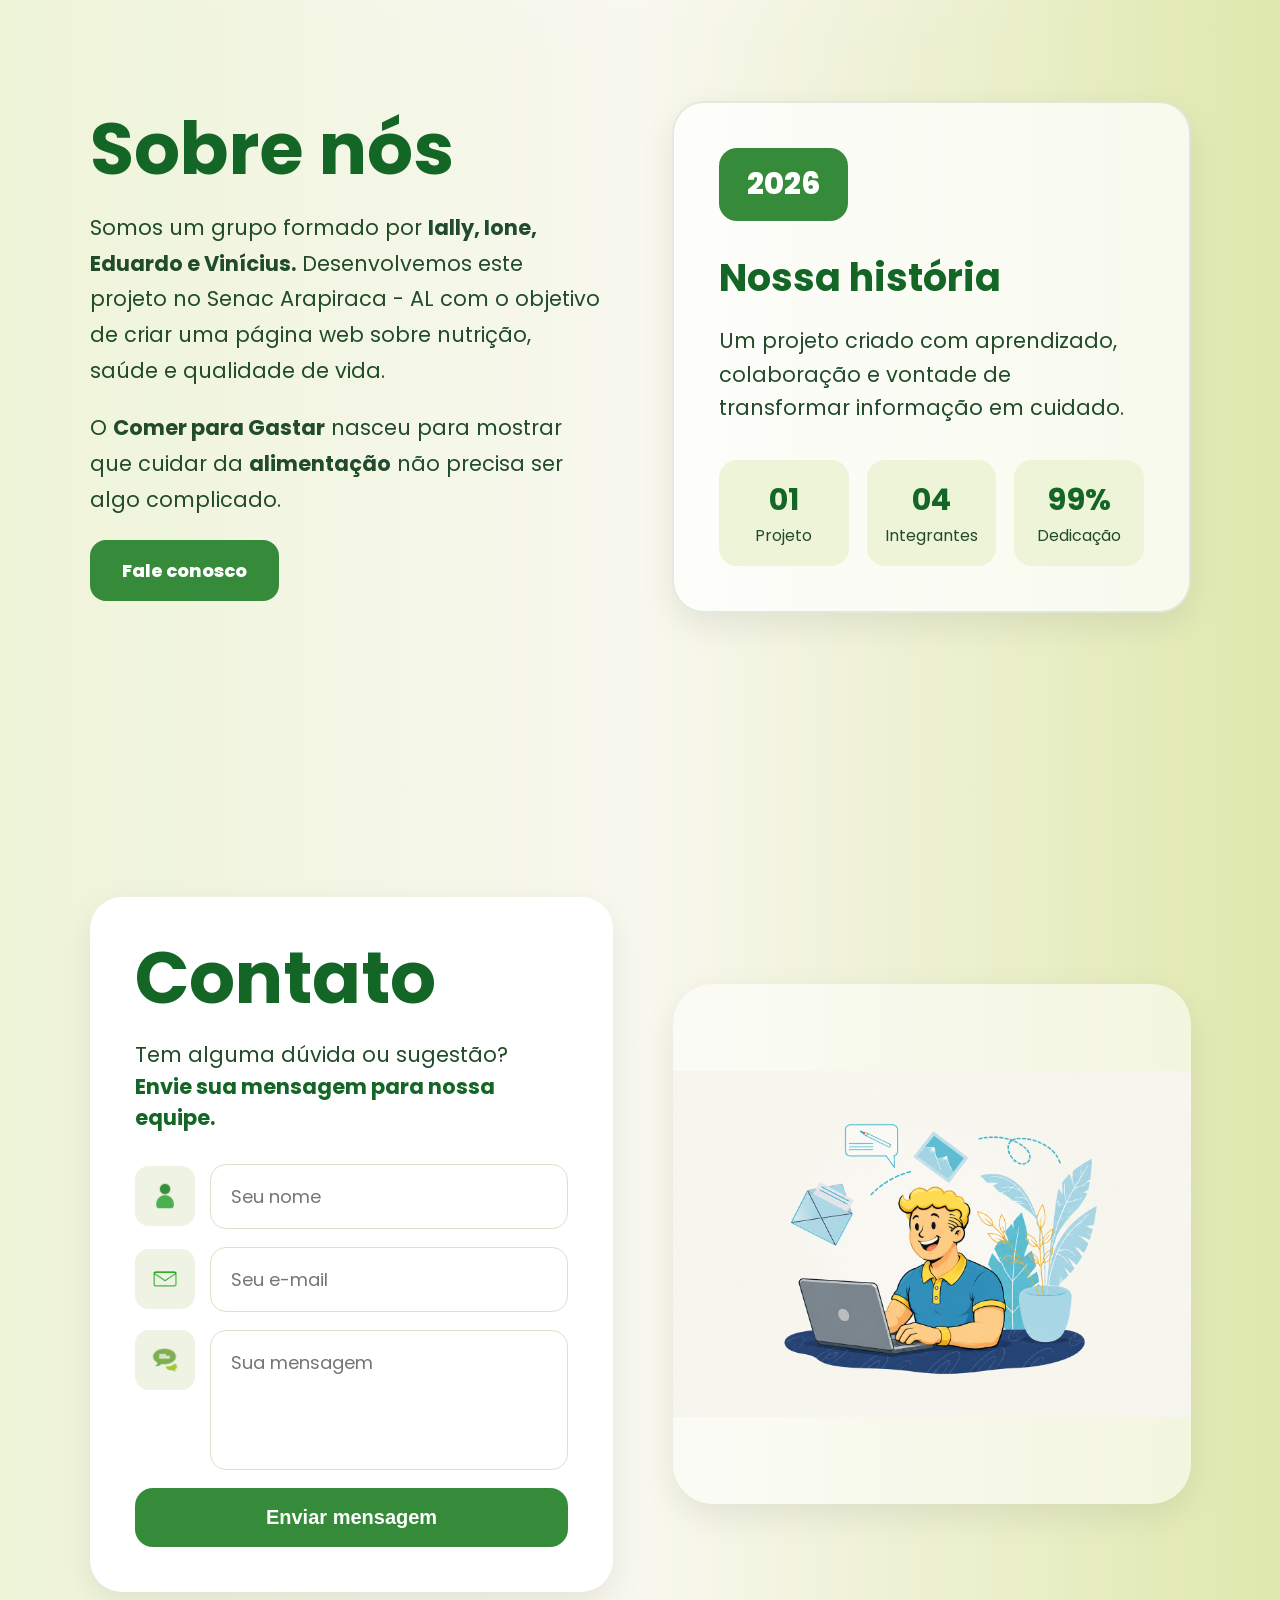
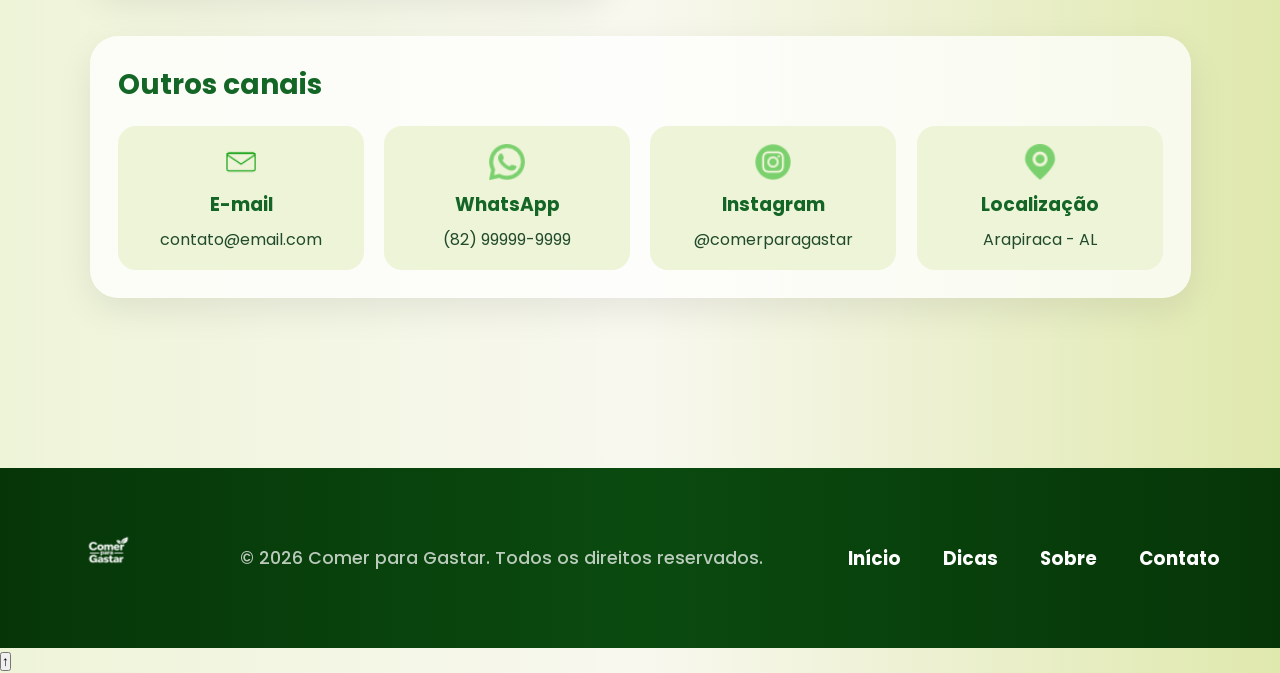
==== commit 84e21350: "diminuição do código css e atualizando pequenas melhorias" ====
--- a/index.html
+++ b/index.html
@@ -36,7 +36,10 @@
     <main>
       <section id="inicio" class="hero novo-hero">
         <div class="hero-conteudo reveal-left">
-          <span class="tag reveal-up delay-1">🍃 Nutrição consciente</span>
+          <span class="tag reveal-up delay-1">
+            <img src="imagens/folha.png" alt="Folha" class="icone-folha" />
+            Nutrição consciente
+          </span>
 
           <h1 class="reveal-up delay-2">
             Comer para
--- a/style.css
+++ b/style.css
@@ -1110,56 +1110,6 @@
   }
 }
 
-@media (max-width: 600px) {
-  .novo-hero {
-    padding: 50px 22px 60px;
-  }
-
-  .novo-hero h1 {
-    font-size: 54px;
-  }
-
-  .novo-hero p {
-    font-size: 19px;
-  }
-
-  .novo-hero .hero-botoes {
-    flex-direction: column;
-  }
-
-  .novo-hero .btn-principal,
-  .novo-hero .btn-secundario {
-    width: 100%;
-    text-align: center;
-  }
-
-  .hero-visual {
-    height: 330px;
-    border-radius: 24px;
-  }
-
-  .card-flutuante {
-    left: 18px;
-    right: 18px;
-    bottom: 18px;
-    padding: 18px;
-    gap: 15px;
-  }
-
-  .card-flutuante img {
-    width: 52px;
-    height: 52px;
-  }
-
-  .card-flutuante h3 {
-    font-size: 17px;
-  }
-
-  .card-flutuante p {
-    font-size: 14px;
-  }
-}
-
 @media (max-width: 520px) {
   .header {
     top: 10px;
@@ -1294,16 +1244,6 @@
   transform: translateY(-6px);
 
   box-shadow: 0 18px 40px rgba(56, 128, 52, 0.12);
-}
-
-.motivacao-card img {
-  width: 120px;
-
-  height: auto;
-
-  object-fit: contain;
-
-  margin-bottom: 18px;
 }
 
 .motivacao-card h3 {
@@ -1550,10 +1490,6 @@
 /* AJUSTES FINAIS MOBILE / TABLET */
 /* =============================== */
 
-body {
-  overflow-x: hidden;
-}
-
 ::-webkit-scrollbar {
   width: 10px;
 }
@@ -1614,266 +1550,6 @@
 }
 
 /* CELULAR */
-
-@media (max-width: 600px) {
-  body {
-    padding-top: 205px;
-  }
-
-  .header {
-    top: 10px;
-    width: 94%;
-    padding: 14px;
-    border-radius: 24px;
-  }
-
-  .logo img {
-    width: 115px;
-  }
-
-  .menu {
-    width: 100%;
-    gap: 10px 14px;
-    justify-content: center;
-  }
-
-  .menu a {
-    font-size: 13px;
-  }
-
-  .acoes-header {
-    width: 100%;
-    justify-content: center;
-  }
-
-  .btn-header {
-    padding: 10px 16px;
-    font-size: 13px;
-    border-radius: 12px;
-  }
-
-  .novo-hero {
-    padding: 45px 20px 55px;
-    gap: 35px;
-  }
-
-  .novo-hero .tag {
-    margin-bottom: 28px;
-    font-size: 14px;
-    padding: 8px 16px;
-  }
-
-  .novo-hero h1 {
-    font-size: clamp(46px, 14vw, 58px);
-  }
-
-  .novo-hero p {
-    font-size: 18px;
-    line-height: 1.45;
-    margin-bottom: 30px;
-  }
-
-  .linha-verde {
-    width: 230px;
-  }
-
-  .novo-hero .btn-principal,
-  .novo-hero .btn-secundario {
-    padding: 16px 24px;
-    font-size: 16px;
-  }
-
-  .hero-visual {
-    height: 310px;
-  }
-
-  .card-flutuante {
-    left: 14px;
-    right: 14px;
-    bottom: 14px;
-    min-height: auto;
-    padding: 14px;
-  }
-
-  .card-flutuante img {
-    width: 48px;
-    height: 48px;
-  }
-
-  .card-flutuante h3 {
-    font-size: 16px;
-  }
-
-  .card-flutuante p {
-    font-size: 13px;
-  }
-
-  .sobre,
-  .dicas,
-  .equilibrio-alertas,
-  .calculadora-preview,
-  .motivacao-cards,
-  .contato {
-    padding: 65px 20px;
-  }
-
-  .sobre-texto h1,
-  .titulo-secao h1,
-  .calculadora-texto h1,
-  .contato-formulario h1 {
-    font-size: 38px;
-  }
-
-  .sobre-texto p,
-  .calculadora-texto p,
-  .contato-formulario p {
-    font-size: 17px;
-  }
-
-  .sobre-card {
-    padding: 28px 22px;
-  }
-
-  .sobre-card h2 {
-    font-size: 30px;
-  }
-
-  .sobre-card p {
-    font-size: 17px;
-  }
-
-  .sobre-itens {
-    grid-template-columns: 1fr;
-  }
-
-  .cards-dicas {
-    gap: 25px;
-  }
-
-  .card-dica {
-    width: 100%;
-    min-height: auto;
-    padding: 28px 22px;
-  }
-
-  .card-dica h2 {
-    font-size: 25px;
-  }
-
-  .card-dica p {
-    font-size: 16px;
-  }
-
-  .imagem-dica {
-    width: 190px;
-    height: 190px;
-  }
-
-  .alertas-cards {
-    gap: 25px;
-  }
-
-  .alerta-card {
-    width: 100%;
-    min-height: auto;
-    padding: 26px 20px 32px;
-  }
-
-  .animacao-frame {
-    width: 240px;
-    height: 230px;
-  }
-
-  .alerta-card h2 {
-    font-size: 1.4rem;
-  }
-
-  .alerta-card p {
-    font-size: 0.98rem;
-  }
-
-  .placeholder-imagem {
-    height: 220px;
-    padding: 14px;
-  }
-
-  .motivacao-card {
-    width: 100%;
-    padding: 26px 20px;
-  }
-
-  .motivacao-card img {
-    width: 190px;
-  }
-
-  .motivacao-card h3 {
-    font-size: 1.55rem;
-  }
-
-  .motivacao-card p {
-    font-size: 1rem;
-  }
-
-  .contato-formulario {
-    padding: 28px 20px;
-  }
-
-  .campo {
-    gap: 10px;
-  }
-
-  .icone-campo {
-    width: 48px;
-    height: 48px;
-    min-width: 48px;
-  }
-
-  .campo input,
-  .campo textarea {
-    font-size: 15px;
-    padding: 15px;
-  }
-
-  .contato-imagem {
-    height: 300px;
-  }
-
-  .contato-imagem img {
-    width: 320px;
-  }
-
-  .lista-canais {
-    grid-template-columns: 1fr;
-  }
-
-  .footer-final {
-    padding: 38px 22px;
-  }
-
-  .footer-menu {
-    gap: 18px;
-  }
-
-  .footer-menu a {
-    font-size: 1rem;
-  }
-
-  .footer-copy {
-    font-size: 0.9rem;
-  }
-
-  .whatsapp-fixo {
-    width: 58px;
-    height: 58px;
-    right: 16px;
-    bottom: 16px;
-  }
-
-  .whatsapp-fixo img {
-    width: 31px;
-    height: 31px;
-  }
-}
 
 /* ANIMAÇÕES AO ROLAR */
 
@@ -1948,16 +1624,19 @@
 
 /* EVITA BARRA DE ROLAGEM LATERAL */
 
-body {
-  overflow-x: hidden;
-}
-
 @media (max-width: 600px) {
   html,
   body {
     width: 100%;
     max-width: 100%;
     overflow-x: hidden;
+    scrollbar-width: none;
+    -ms-overflow-style: none;
+  }
+
+  ::-webkit-scrollbar {
+    width: 0;
+    display: none;
   }
 
   body {
@@ -2000,12 +1679,13 @@
   }
 
   .novo-hero {
-    min-height: calc(100vh - 125px);
-    padding: 18px 18px 25px;
+    min-height: auto;
+    padding: 20px 18px 40px;
     display: flex;
+    flex-direction: column;
     align-items: center;
-    justify-content: center;
     text-align: center;
+    gap: 24px;
   }
 
   .novo-hero .hero-conteudo {
@@ -2017,6 +1697,12 @@
     margin-bottom: 18px;
     font-size: 13px;
     padding: 7px 14px;
+    gap: 10px;
+  }
+
+  .novo-hero .tag img {
+    width: 32px;
+    height: 32px;
   }
 
   .novo-hero h1 {
@@ -2038,6 +1724,7 @@
   }
 
   .hero-botoes {
+    width: 100%;
     flex-direction: column;
     gap: 12px;
   }
@@ -2050,21 +1737,160 @@
   }
 
   .hero-visual {
+    display: block;
+    width: 100%;
+    height: 220px;
+    border-radius: 24px;
+    overflow: hidden;
+    margin-top: 10px;
+  }
+
+  .hero-comida {
+    width: 100%;
+    height: 100%;
+    object-fit: cover;
+    display: block;
+  }
+
+  .card-flutuante {
     display: none;
   }
-}
-
-@media (max-width: 600px) {
-  ::-webkit-scrollbar {
-    width: 0;
-    display: none;
-  }
-
-  html {
-    scrollbar-width: none;
-  }
-
-  body {
-    -ms-overflow-style: none;
-  }
-}
+
+  .sobre,
+  .dicas,
+  .equilibrio-alertas,
+  .calculadora-preview,
+  .motivacao-cards,
+  .contato {
+    padding: 60px 18px;
+  }
+
+  .sobre,
+  .calculadora-preview,
+  .contato-container {
+    flex-direction: column;
+    gap: 35px;
+    text-align: center;
+  }
+
+  .sobre-texto,
+  .sobre-card,
+  .calculadora-texto,
+  .calculadora-card,
+  .contato-formulario,
+  .contato-imagem,
+  .alerta-card,
+  .motivacao-card,
+  .card-dica {
+    width: 100%;
+    max-width: 100%;
+  }
+
+  .sobre-texto h1,
+  .titulo-secao h1,
+  .calculadora-texto h1,
+  .contato-formulario h1 {
+    font-size: 38px;
+  }
+
+  .sobre-texto p,
+  .calculadora-texto p,
+  .contato-formulario p,
+  .card-dica p,
+  .alerta-card p {
+    font-size: 16px;
+  }
+
+  .sobre-card,
+  .calculadora-card,
+  .contato-formulario,
+  .alerta-card,
+  .card-dica,
+  .motivacao-card {
+    padding: 24px 18px;
+  }
+
+  .sobre-itens,
+  .lista-canais {
+    grid-template-columns: 1fr;
+  }
+
+  .cards-dicas,
+  .alertas-cards {
+    gap: 22px;
+  }
+
+  .imagem-dica {
+    width: 180px;
+    height: 180px;
+  }
+
+  .animacao-frame {
+    width: 220px;
+    height: 210px;
+  }
+
+  .placeholder-imagem {
+    height: 210px;
+    padding: 12px;
+  }
+
+  .motivacao-card img {
+    width: 170px;
+  }
+
+  .contato-imagem {
+    height: 260px;
+  }
+
+  .contato-imagem img {
+    width: 280px;
+  }
+
+  .footer-final {
+    padding: 35px 18px;
+  }
+
+  .footer-conteudo {
+    flex-direction: column;
+    text-align: center;
+    gap: 20px;
+  }
+
+  .footer-menu {
+    flex-wrap: wrap;
+    justify-content: center;
+    gap: 16px;
+  }
+
+  .footer-menu a {
+    font-size: 0.95rem;
+  }
+
+  .footer-copy {
+    font-size: 0.85rem;
+  }
+
+  .whatsapp-fixo {
+    width: 56px;
+    height: 56px;
+    right: 14px;
+    bottom: 14px;
+  }
+
+  .whatsapp-fixo img {
+    width: 28px;
+    height: 28px;
+  }
+}
+
+.icone-folha {
+  width: 32px !important;
+  height: 32px !important;
+
+  min-width: 32px;
+
+  object-fit: contain;
+
+  display: block;
+}
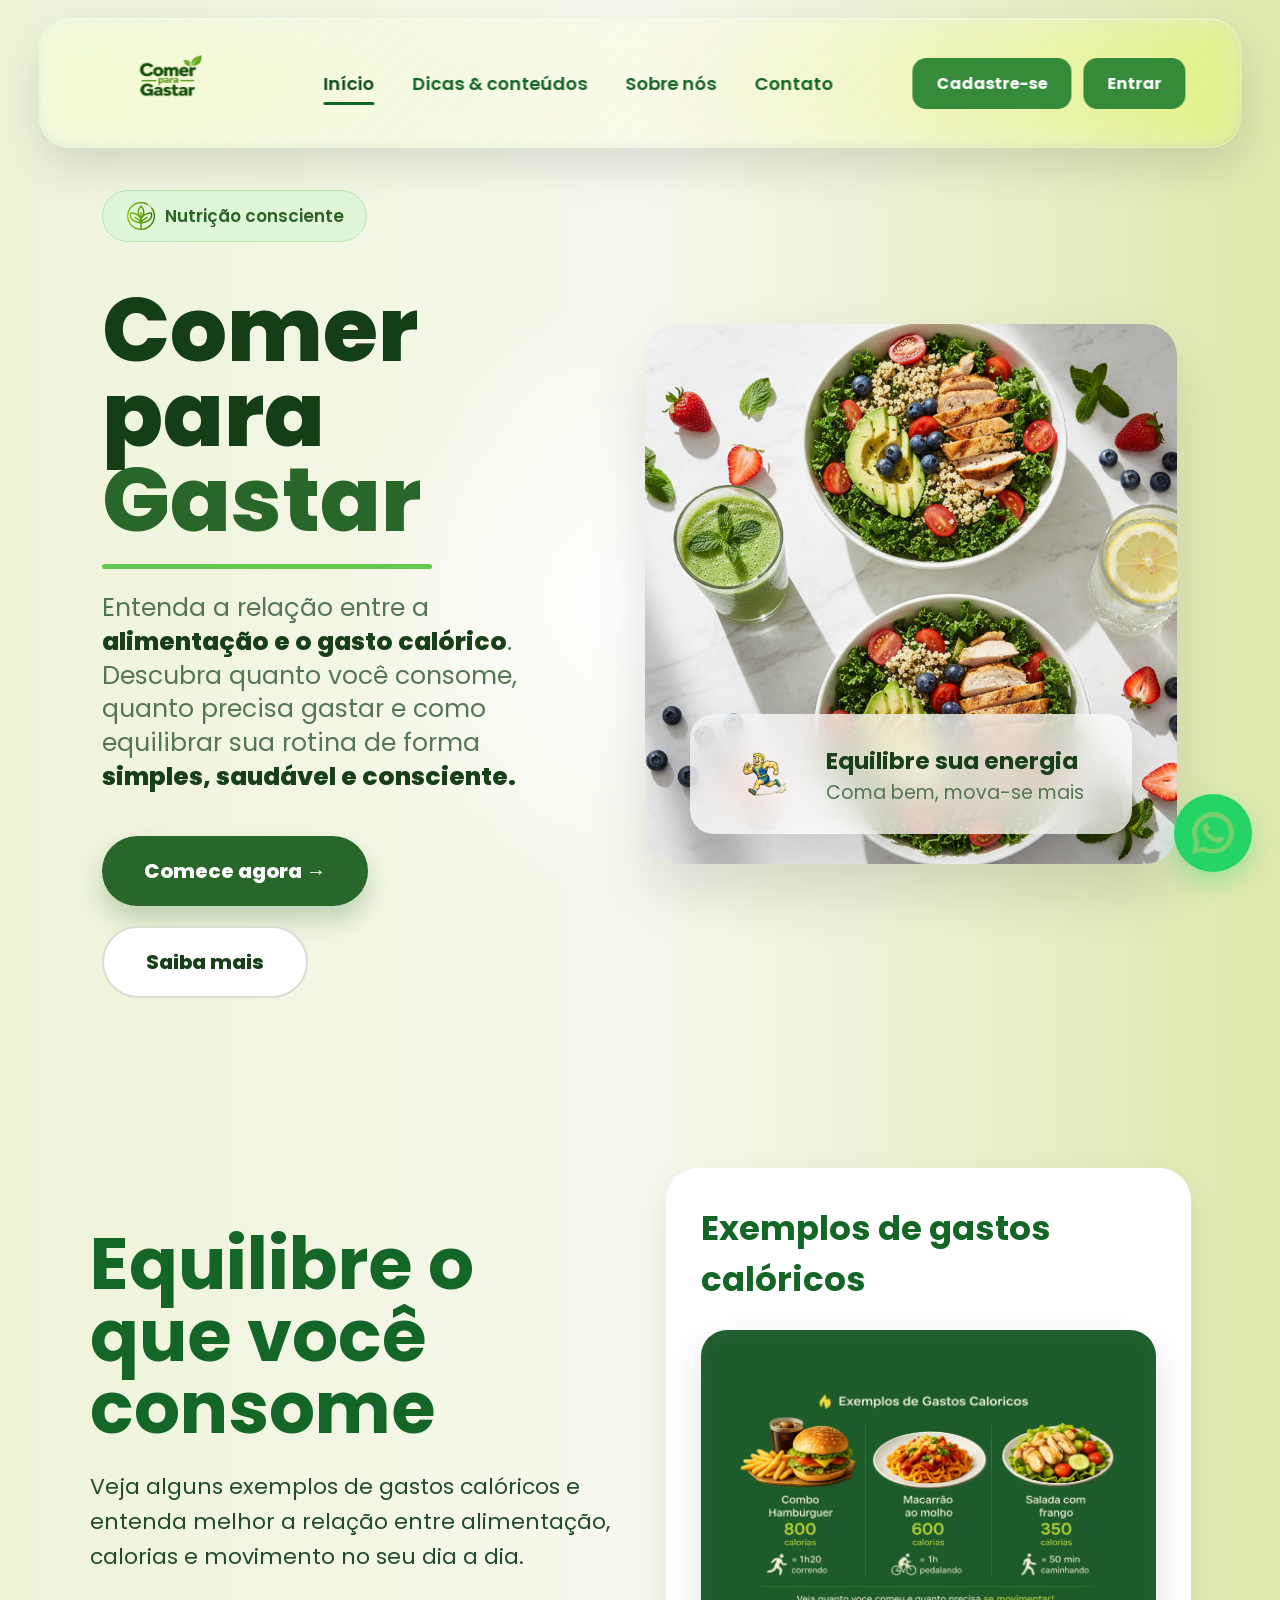
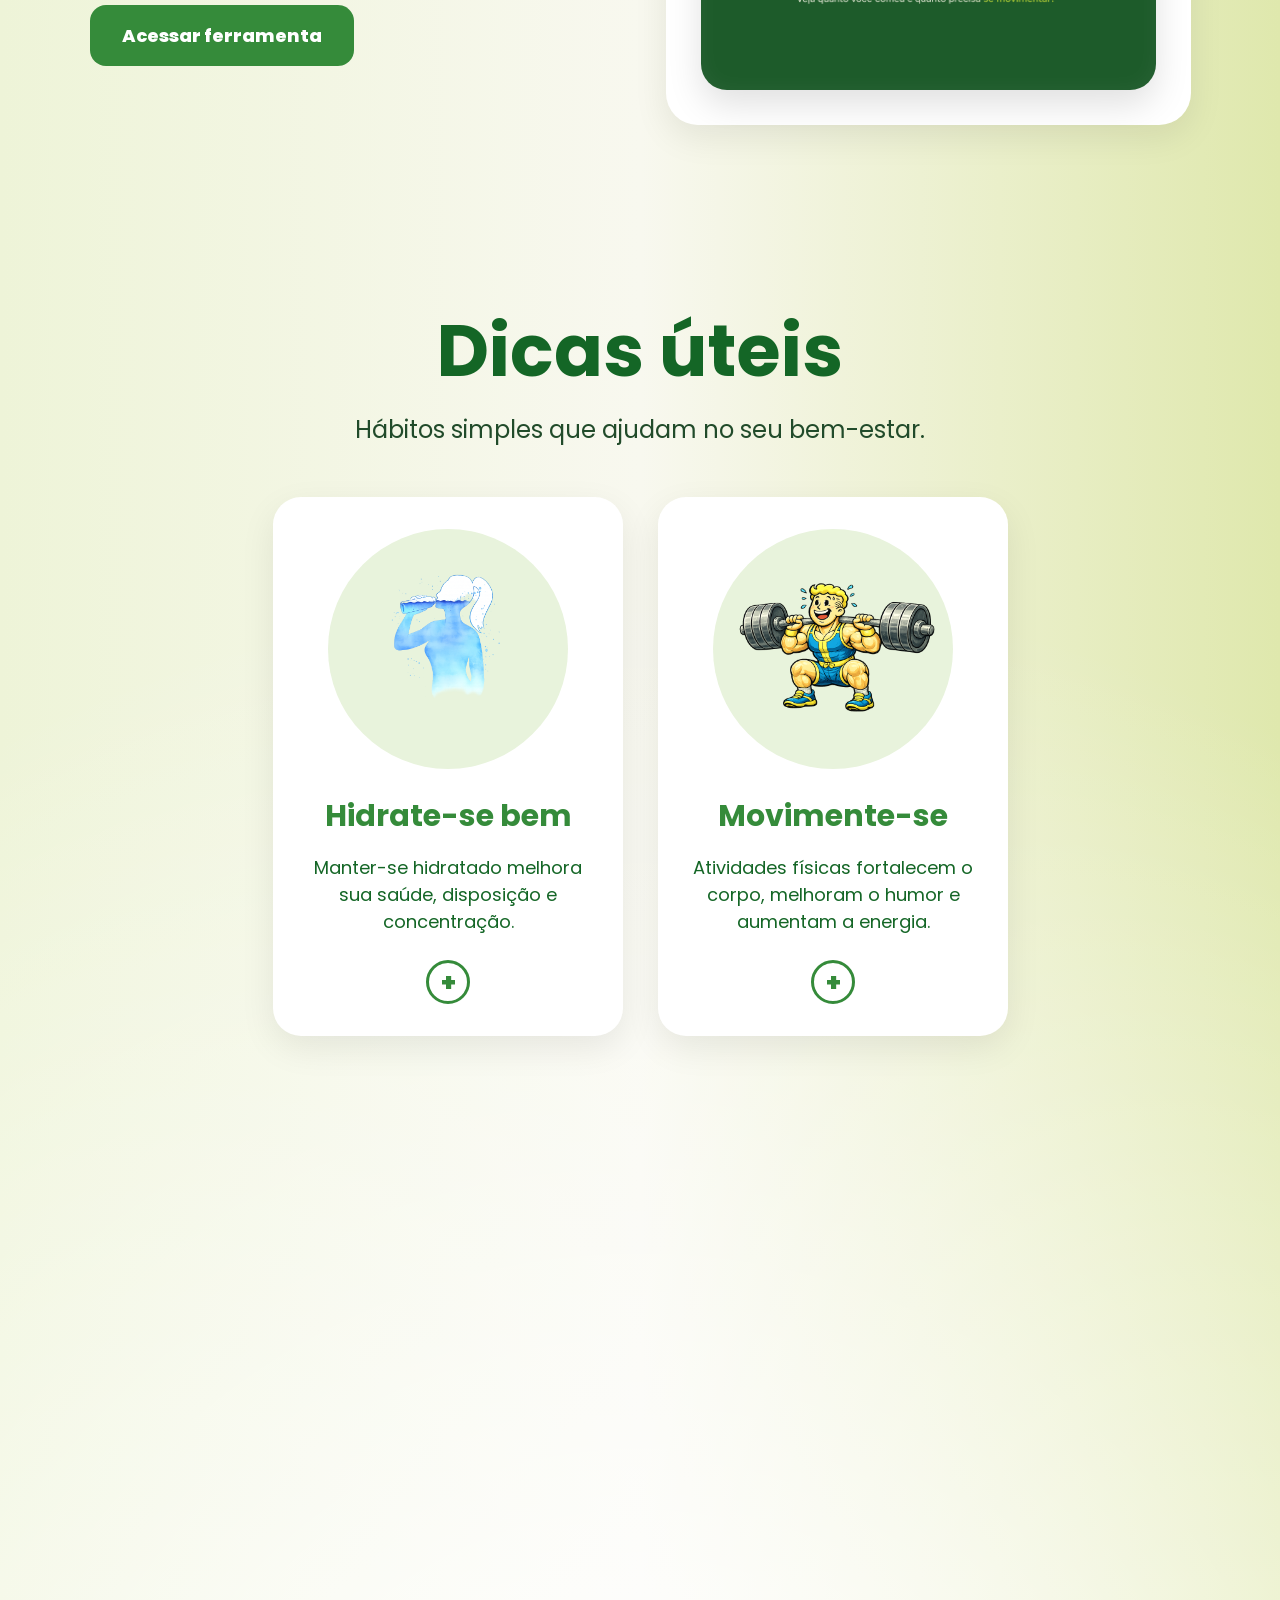
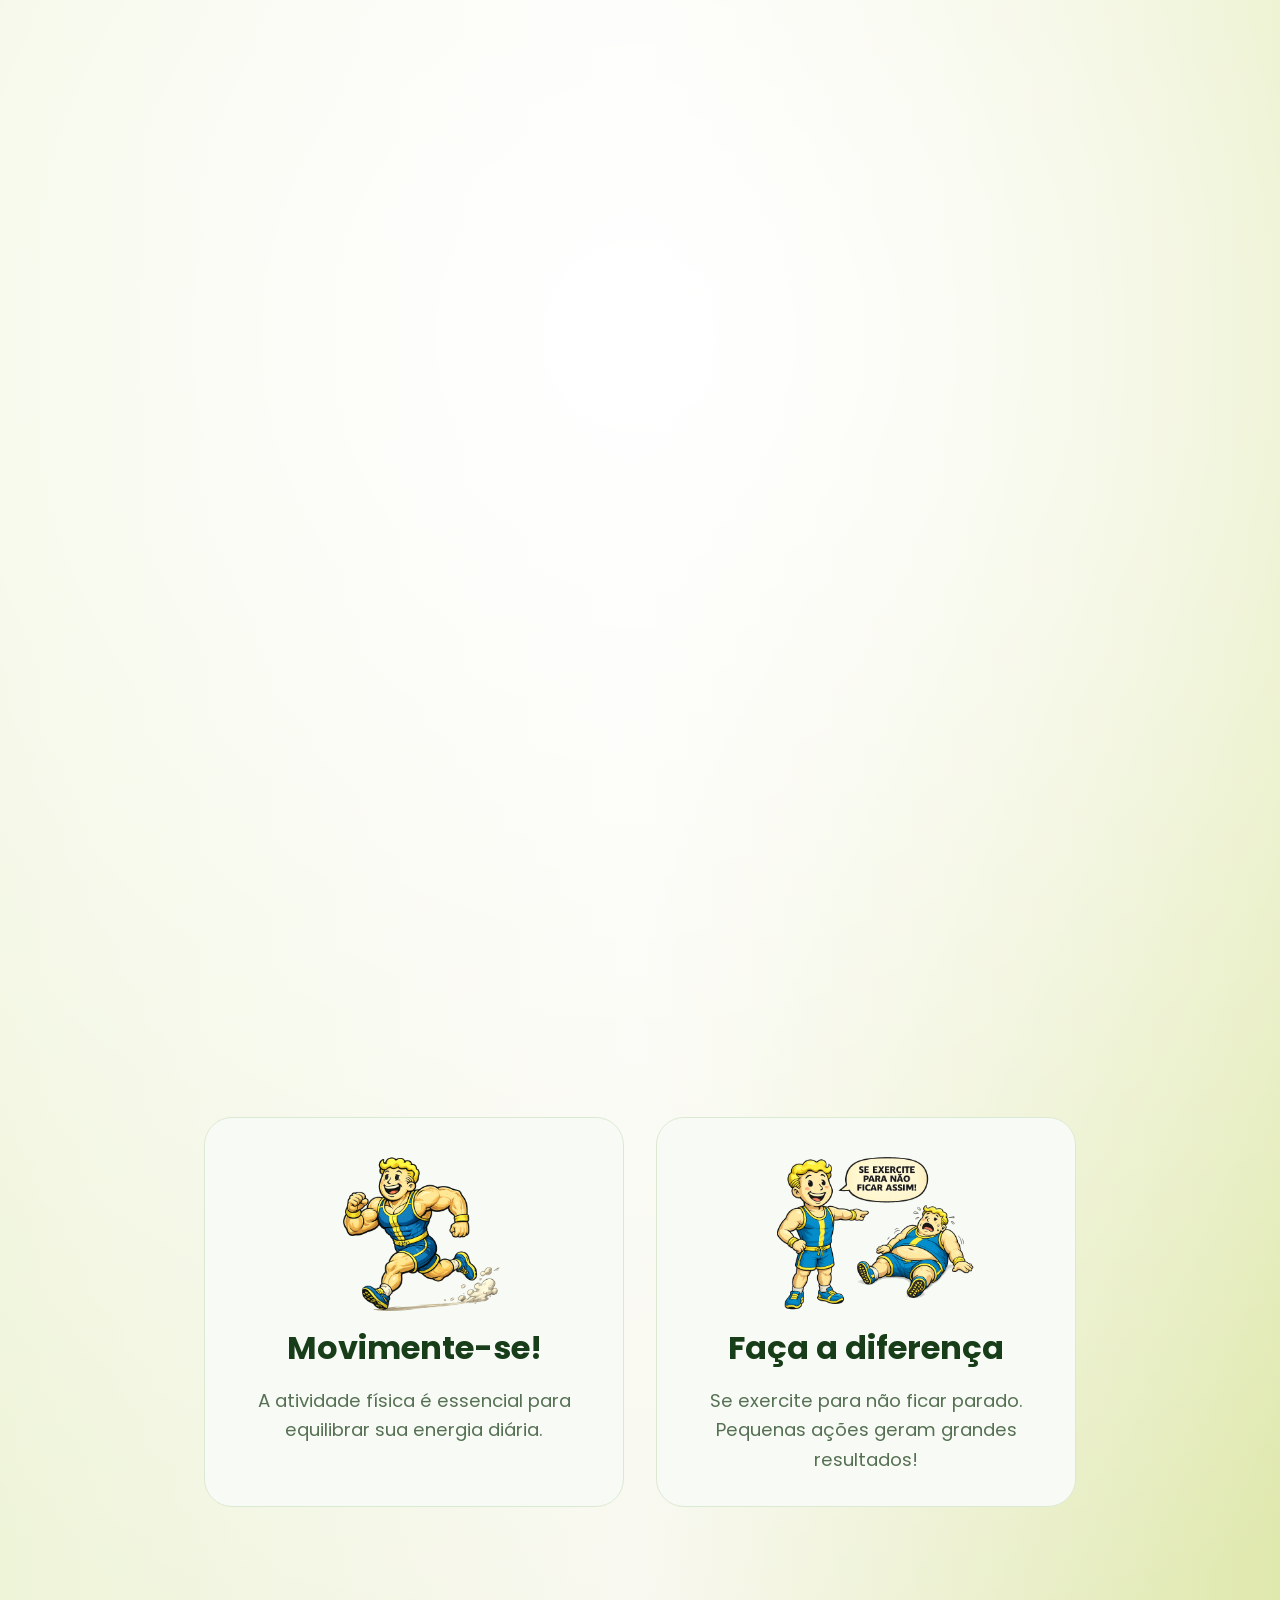
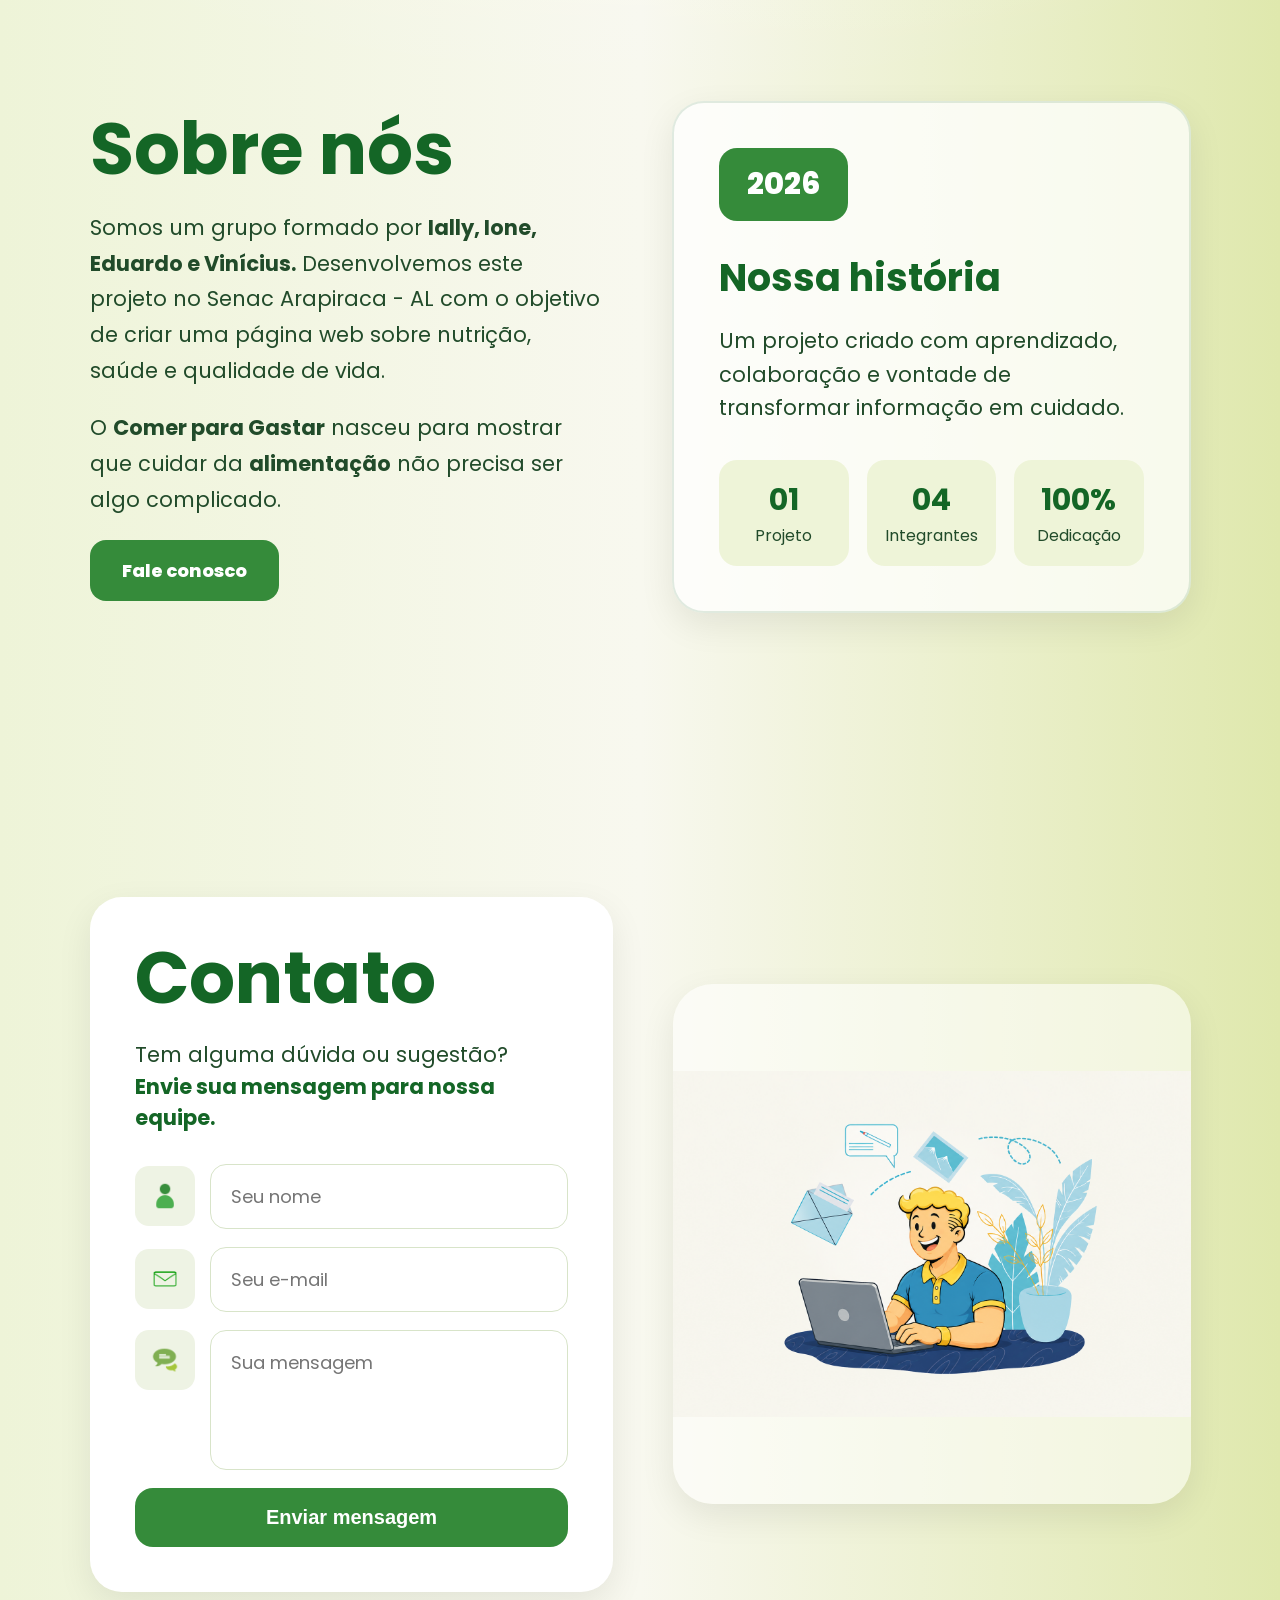
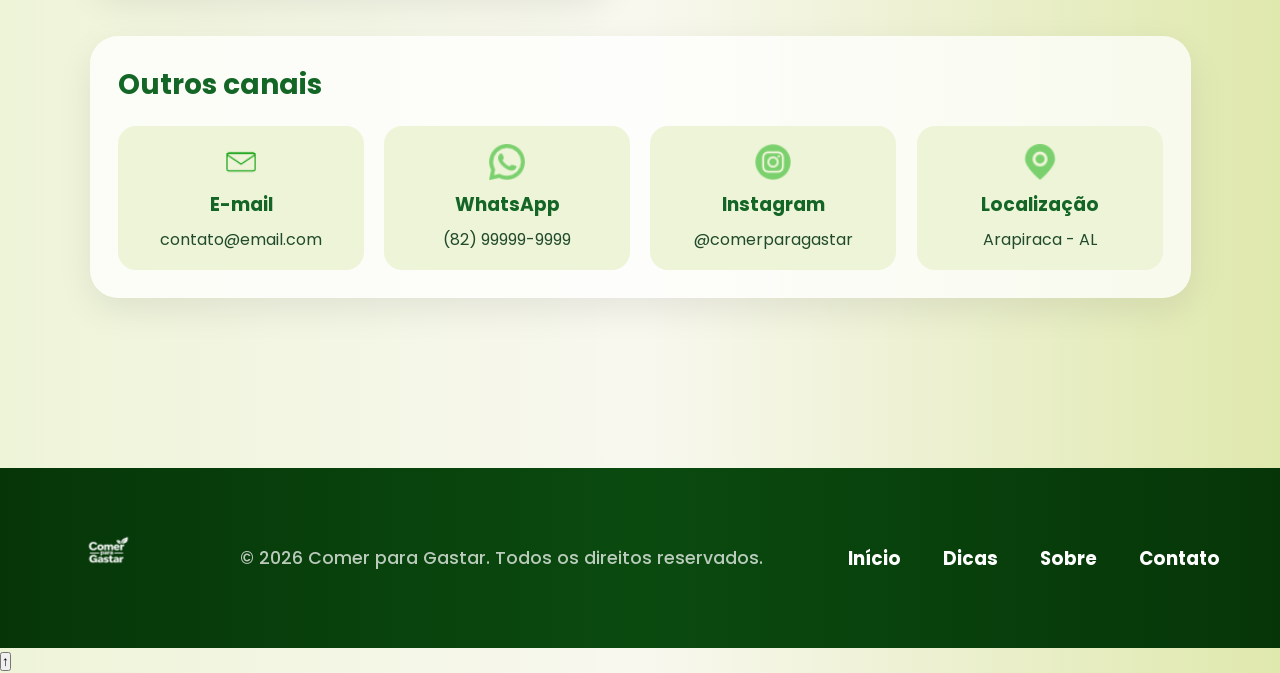
==== commit ab615dce: "aba navegador icone" ====
--- a/index.html
+++ b/index.html
@@ -3,6 +3,8 @@
   <head>
     <meta charset="UTF-8" />
     <meta name="viewport" content="width=device-width, initial-scale=1.0" />
+
+    <link rel="icon" type="image/x-icon" href="/imagens/folha.png" />
 
     <title>Comer para Gastar</title>
 
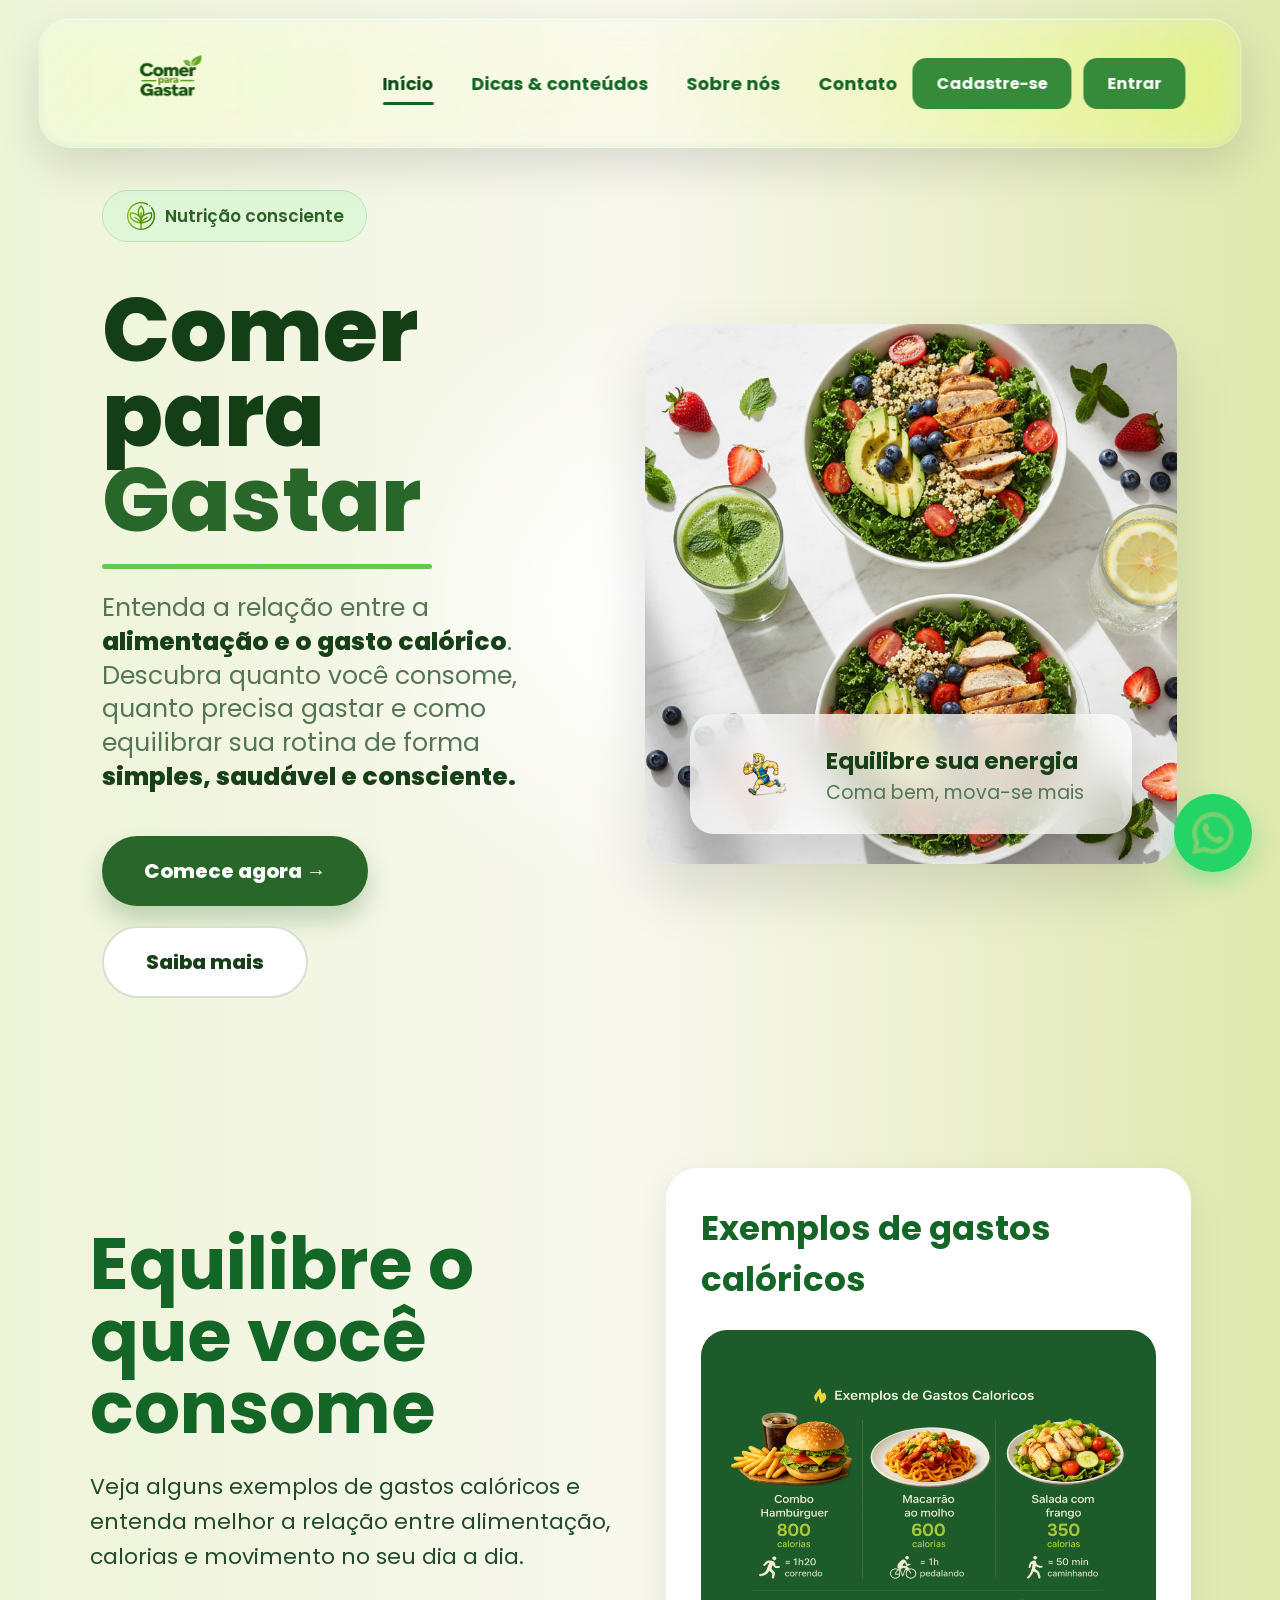
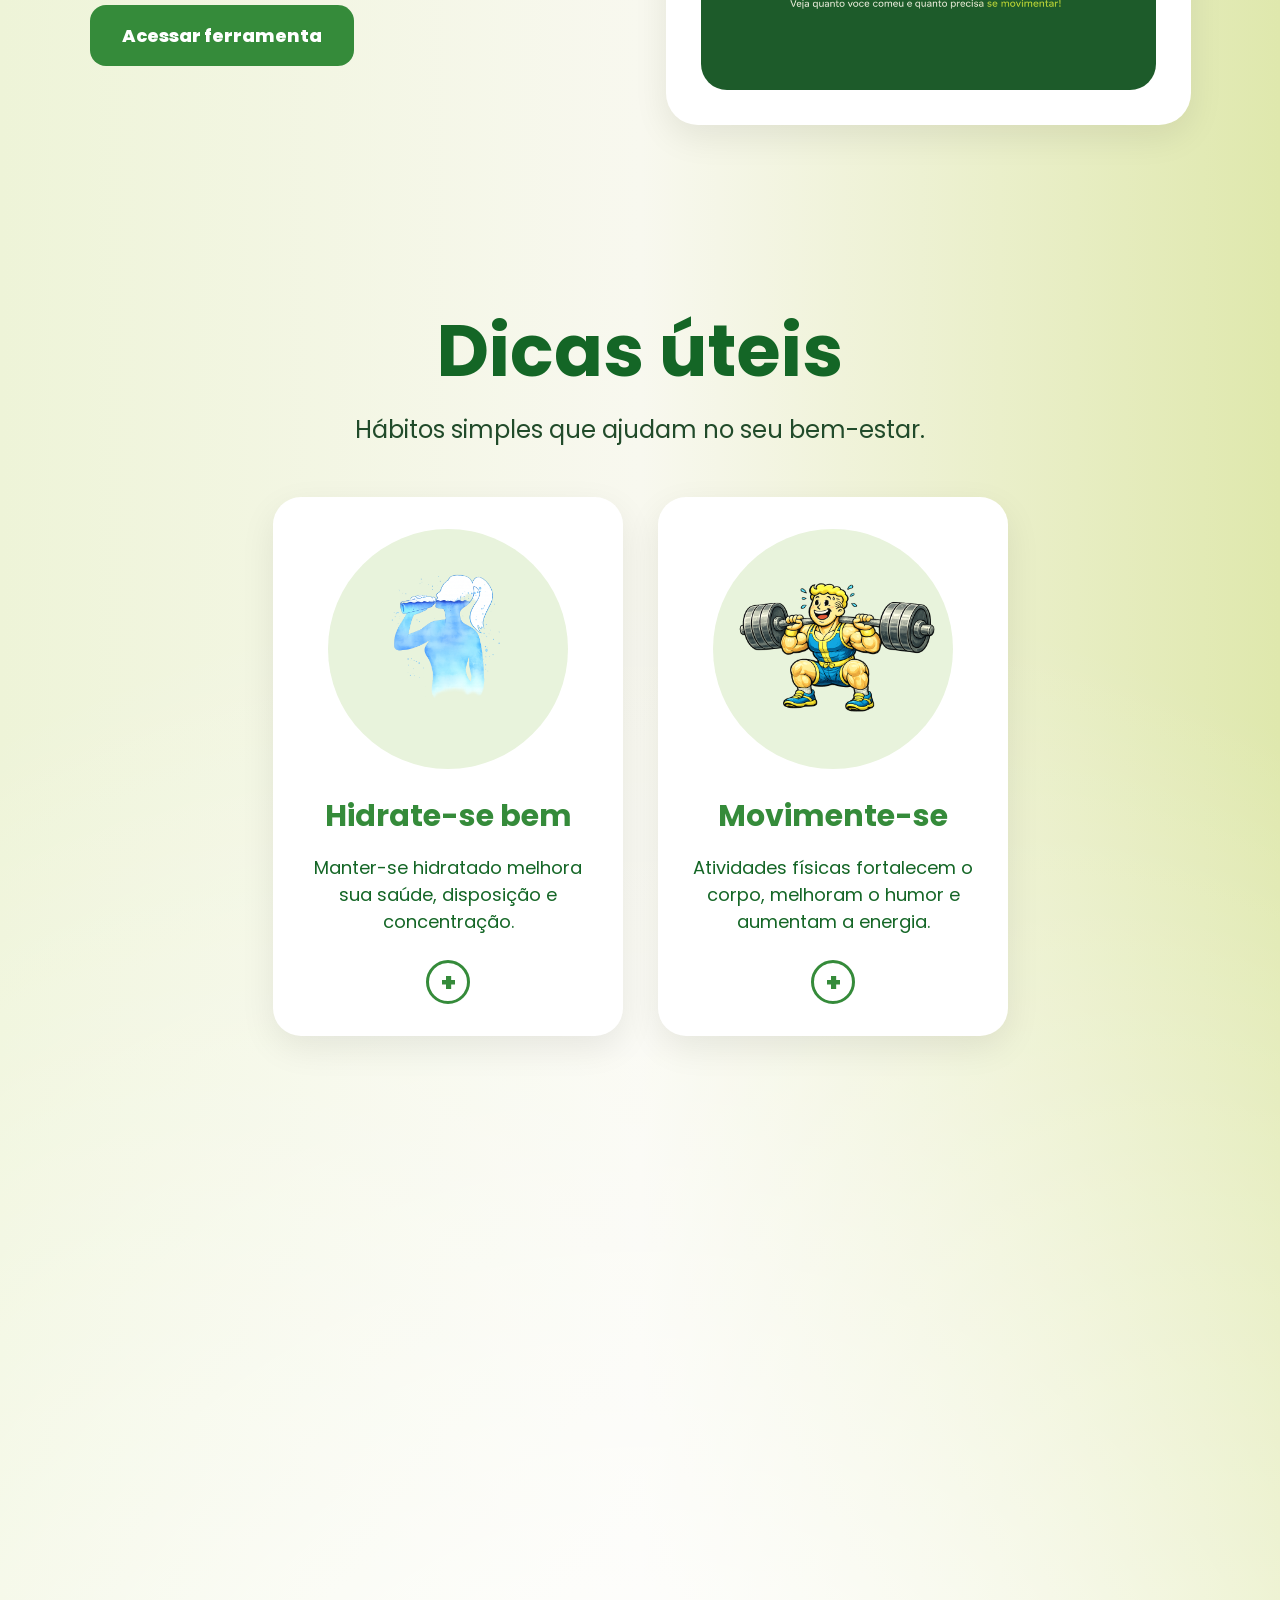
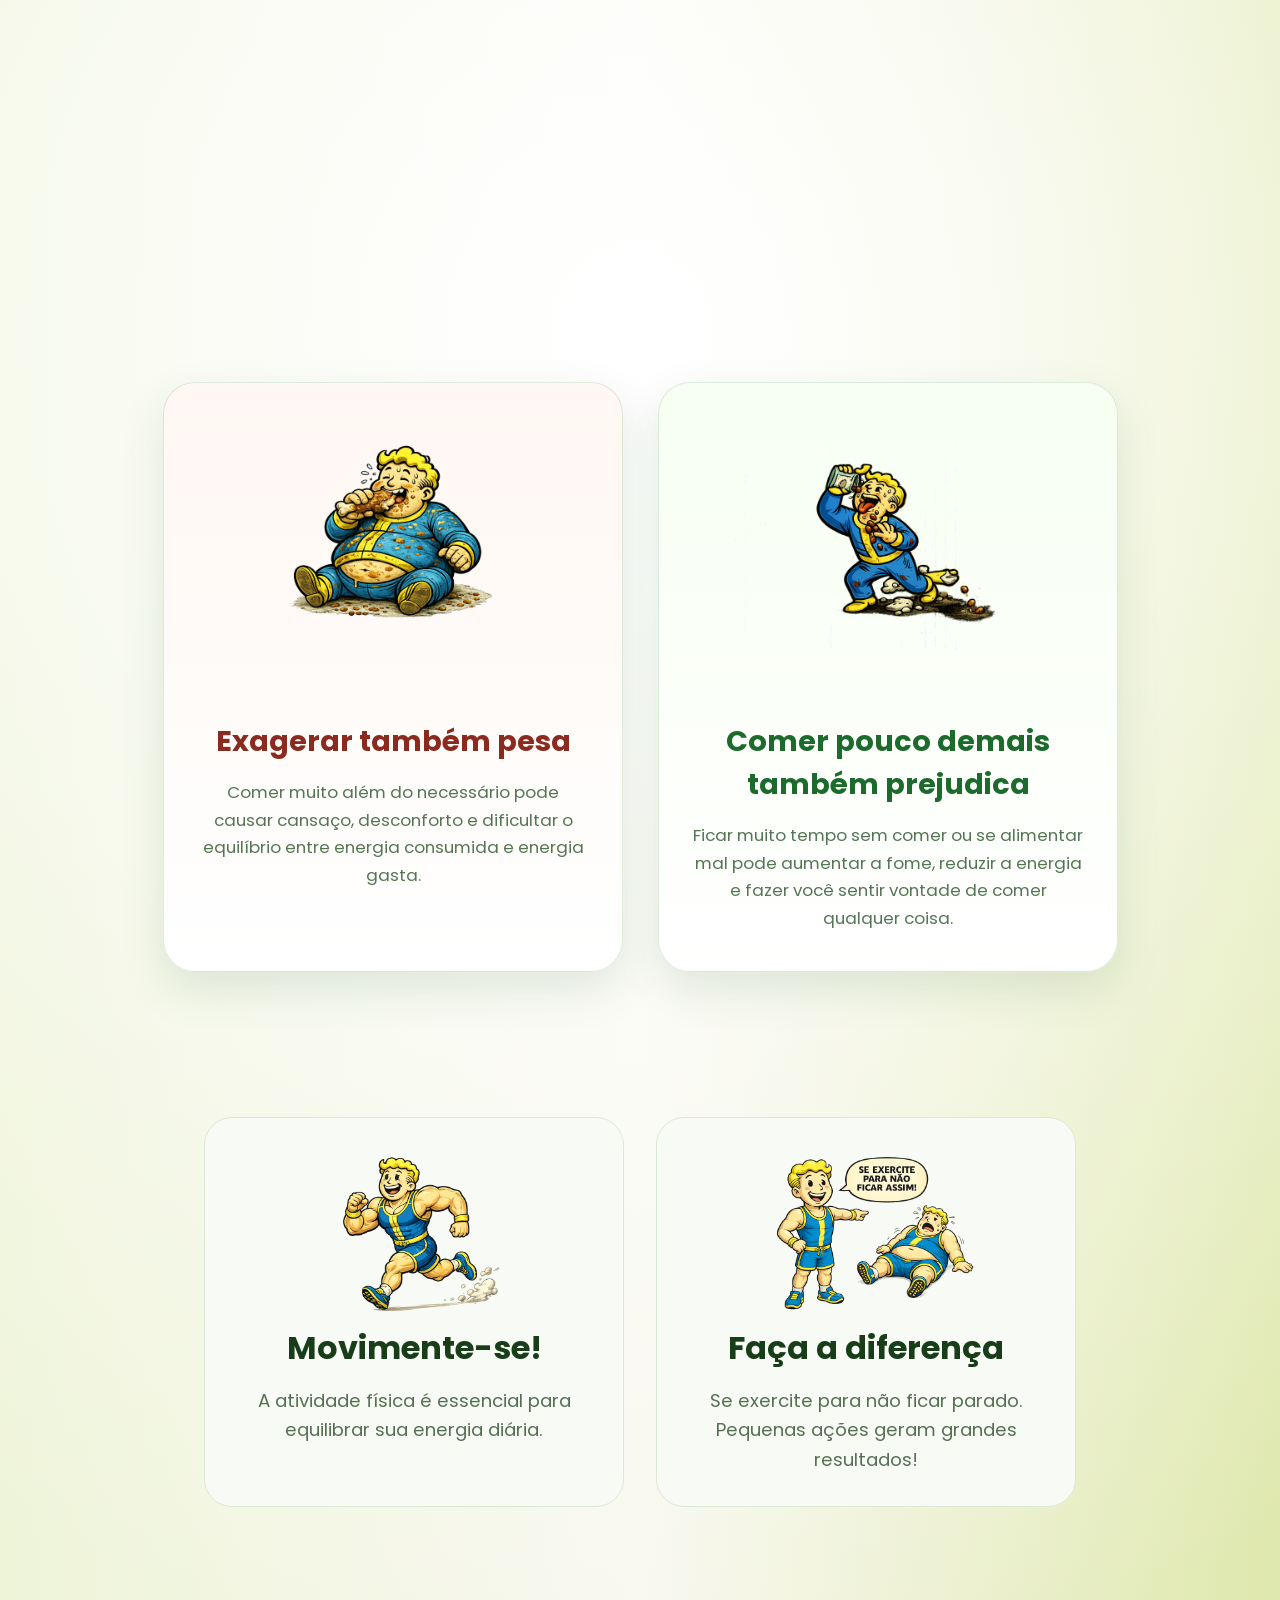
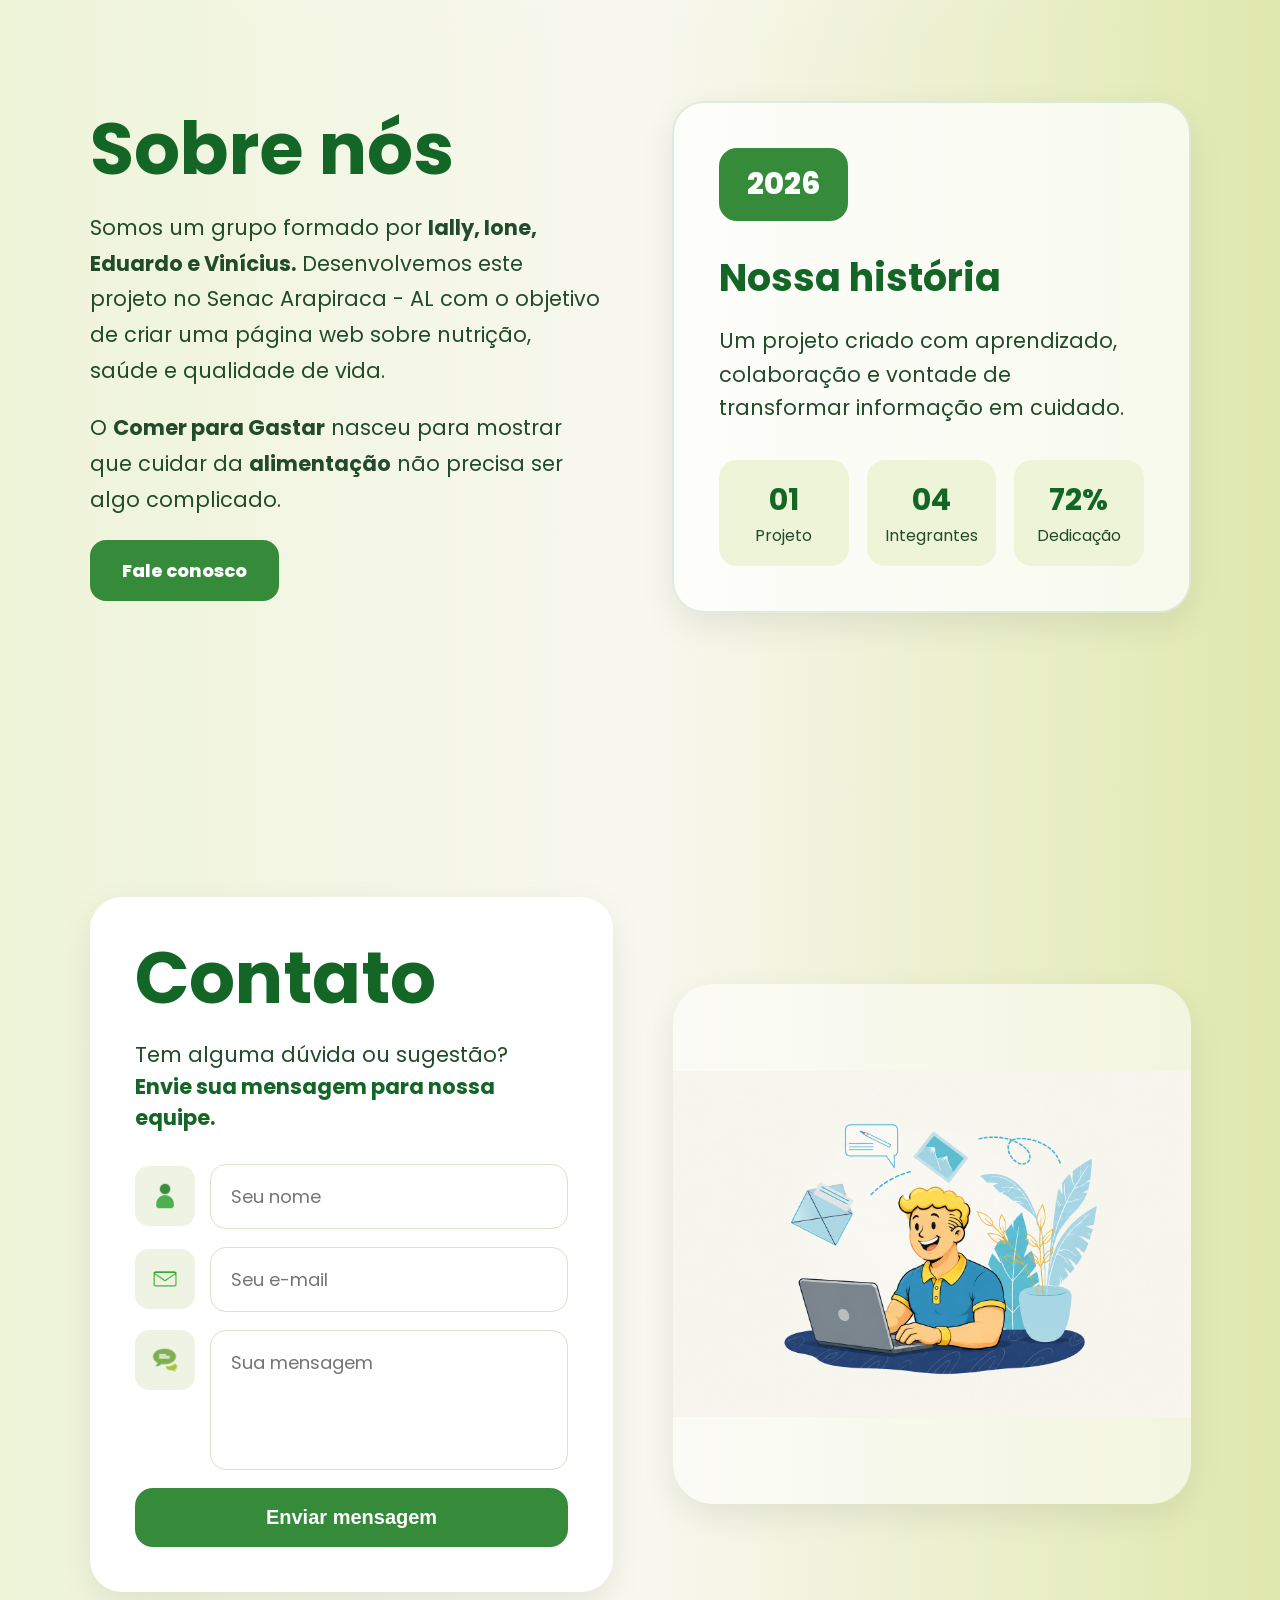
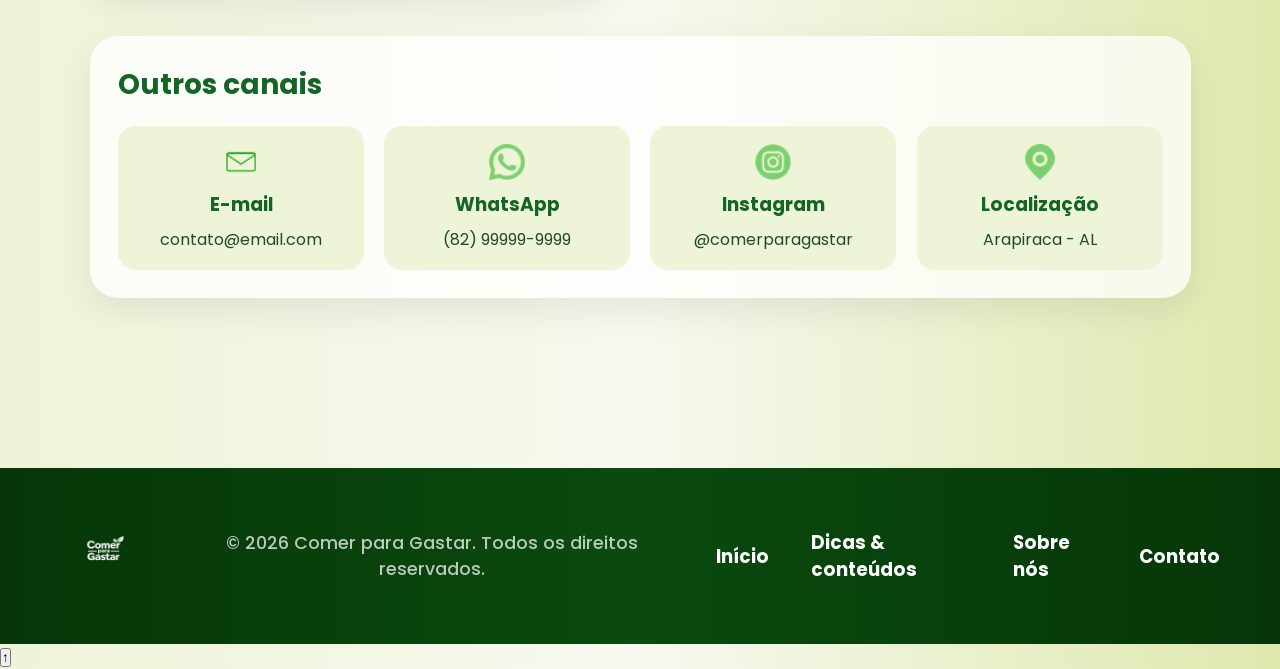
==== commit 4881ab88: "att de pequenas coisas index, pagina de cadastro feita com animacoes e css" ====
--- a/index.html
+++ b/index.html
@@ -4,9 +4,9 @@
     <meta charset="UTF-8" />
     <meta name="viewport" content="width=device-width, initial-scale=1.0" />
 
-    <link rel="icon" type="image/x-icon" href="/imagens/folha.png" />
-
     <title>Comer para Gastar</title>
+
+    <link rel="icon" type="image/png" href="imagens/aba-leaf-monstera.png" />
 
     <link rel="stylesheet" href="style.css" />
 
@@ -22,16 +22,22 @@
         <img src="imagens/logo oficial.png" alt="Logo Comer para Gastar" />
       </div>
 
-      <nav class="menu">
-        <a href="#inicio">Início</a>
-        <a href="#dicas">Dicas & conteúdos</a>
-        <a href="#sobre">Sobre nós</a>
-        <a href="#contato">Contato</a>
-      </nav>
-
-      <div class="acoes-header">
-        <a href="cadastro.html" class="btn-header btn-cadastro">Cadastre-se</a>
-        <a href="login.html" class="btn-header btn-entrar">Entrar</a>
+      <button class="btn-menu-mobile" aria-label="Abrir menu">☰</button>
+
+      <div class="menu-mobile-area">
+        <nav class="menu">
+          <a href="#inicio"><strong>Início</strong></a>
+          <a href="#dicas"><strong>Dicas & conteúdos</strong></a>
+          <a href="#sobre"><strong>Sobre nós</strong></a>
+          <a href="#contato"><strong>Contato</strong></a>
+        </nav>
+
+        <div class="acoes-header">
+          <a href="cadastro.html" class="btn-header btn-cadastro"
+            >Cadastre-se</a
+          >
+          <a href="login.html" class="btn-header btn-entrar">Entrar</a>
+        </div>
       </div>
     </header>
 
@@ -367,10 +373,10 @@
         </p>
 
         <nav class="footer-menu">
-          <a href="#inicio">Início</a>
-          <a href="#dicas">Dicas</a>
-          <a href="#sobre">Sobre</a>
-          <a href="#contato">Contato</a>
+          <a href="#inicio"><strong>Início</strong></a>
+          <a href="#dicas"><strong>Dicas & conteúdos</strong></a>
+          <a href="#sobre"><strong>Sobre nós</strong></a>
+          <a href="#contato"><strong>Contato</strong></a>
         </nav>
       </div>
     </footer>
--- a/style.css
+++ b/style.css
@@ -581,24 +581,23 @@
 }
 
 .placeholder-imagem {
-  height: 360px;
+  min-height: 360px;
+  height: auto;
   background: #1d5b2a;
   border-radius: 26px;
   display: flex;
   align-items: center;
   justify-content: center;
-  overflow: hidden;
+  overflow: visible;
   padding: 20px;
-  box-shadow:
-    inset 0 0 25px rgba(255, 255, 255, 0.05),
-    0 15px 35px rgba(0, 0, 0, 0.12);
 }
 
 .placeholder-imagem img {
-  width: 95%;
+  width: 100%;
   max-width: 720px;
   height: auto;
   object-fit: contain;
+  display: block;
 }
 
 /* CONTATO */
@@ -1831,7 +1830,8 @@
   }
 
   .placeholder-imagem {
-    height: 210px;
+    min-height: auto;
+    height: auto;
     padding: 12px;
   }
 
@@ -1894,3 +1894,111 @@
 
   display: block;
 }
+
+/* MENU MOBILE + HEADER DESKTOP CORRIGIDO */
+
+.btn-menu-mobile {
+  display: none;
+}
+
+/* DESKTOP */
+@media (min-width: 601px) {
+  .header {
+    position: fixed;
+  }
+
+  .menu-mobile-area {
+    display: contents;
+  }
+
+  .menu {
+    position: absolute;
+    left: 50%;
+    transform: translateX(-50%);
+    justify-content: center;
+  }
+
+  .acoes-header {
+    margin-left: auto;
+    justify-content: flex-end;
+  }
+}
+
+/* MOBILE */
+@media (max-width: 600px) {
+  body {
+    padding-top: 95px;
+  }
+
+  .header {
+    top: 8px;
+    width: calc(100% - 20px);
+    padding: 10px 12px;
+    border-radius: 22px;
+    flex-direction: row;
+    flex-wrap: wrap;
+    justify-content: space-between;
+    align-items: center;
+    overflow: visible;
+    gap: 8px;
+  }
+
+  .logo img {
+    width: 90px;
+  }
+
+  .btn-menu-mobile {
+    display: flex;
+    width: 42px;
+    height: 42px;
+    border: none;
+    border-radius: 12px;
+    background: var(--verde-claro);
+    color: white;
+    font-size: 26px;
+    font-weight: 800;
+    align-items: center;
+    justify-content: center;
+    cursor: pointer;
+  }
+
+  .menu-mobile-area {
+    display: none;
+    width: 100%;
+    flex-direction: column;
+    gap: 14px;
+    padding-top: 14px;
+  }
+
+  .header.menu-aberto .menu-mobile-area {
+    display: flex;
+  }
+
+  .menu {
+    position: static;
+    transform: none;
+    width: 100%;
+    flex-direction: column;
+    gap: 12px;
+  }
+
+  .menu a {
+    font-size: 14px;
+  }
+
+  .acoes-header {
+    width: 100%;
+    display: flex;
+    justify-content: center;
+    gap: 10px;
+  }
+
+  .acoes-header .btn-header {
+    flex: 1;
+    max-width: 135px;
+    padding: 10px 12px;
+    font-size: 13px;
+    text-align: center;
+    border-radius: 12px;
+  }
+}
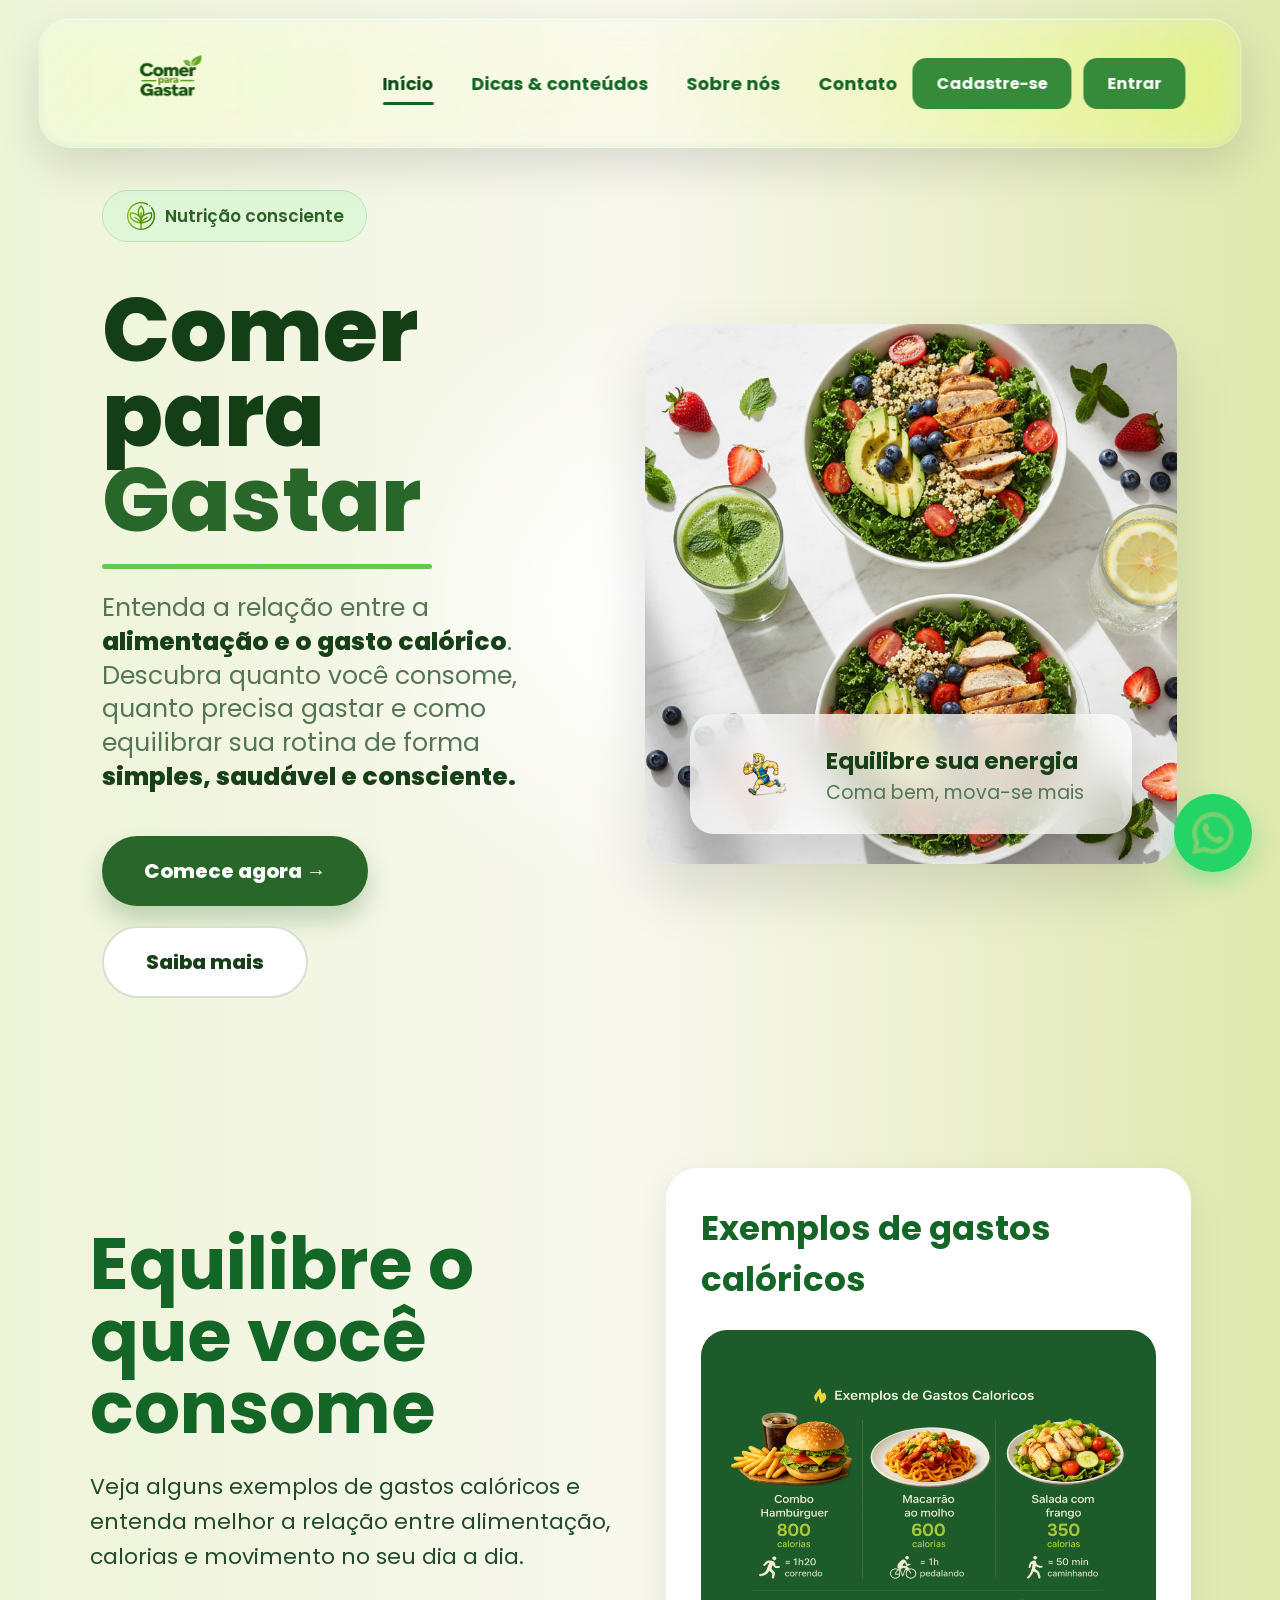
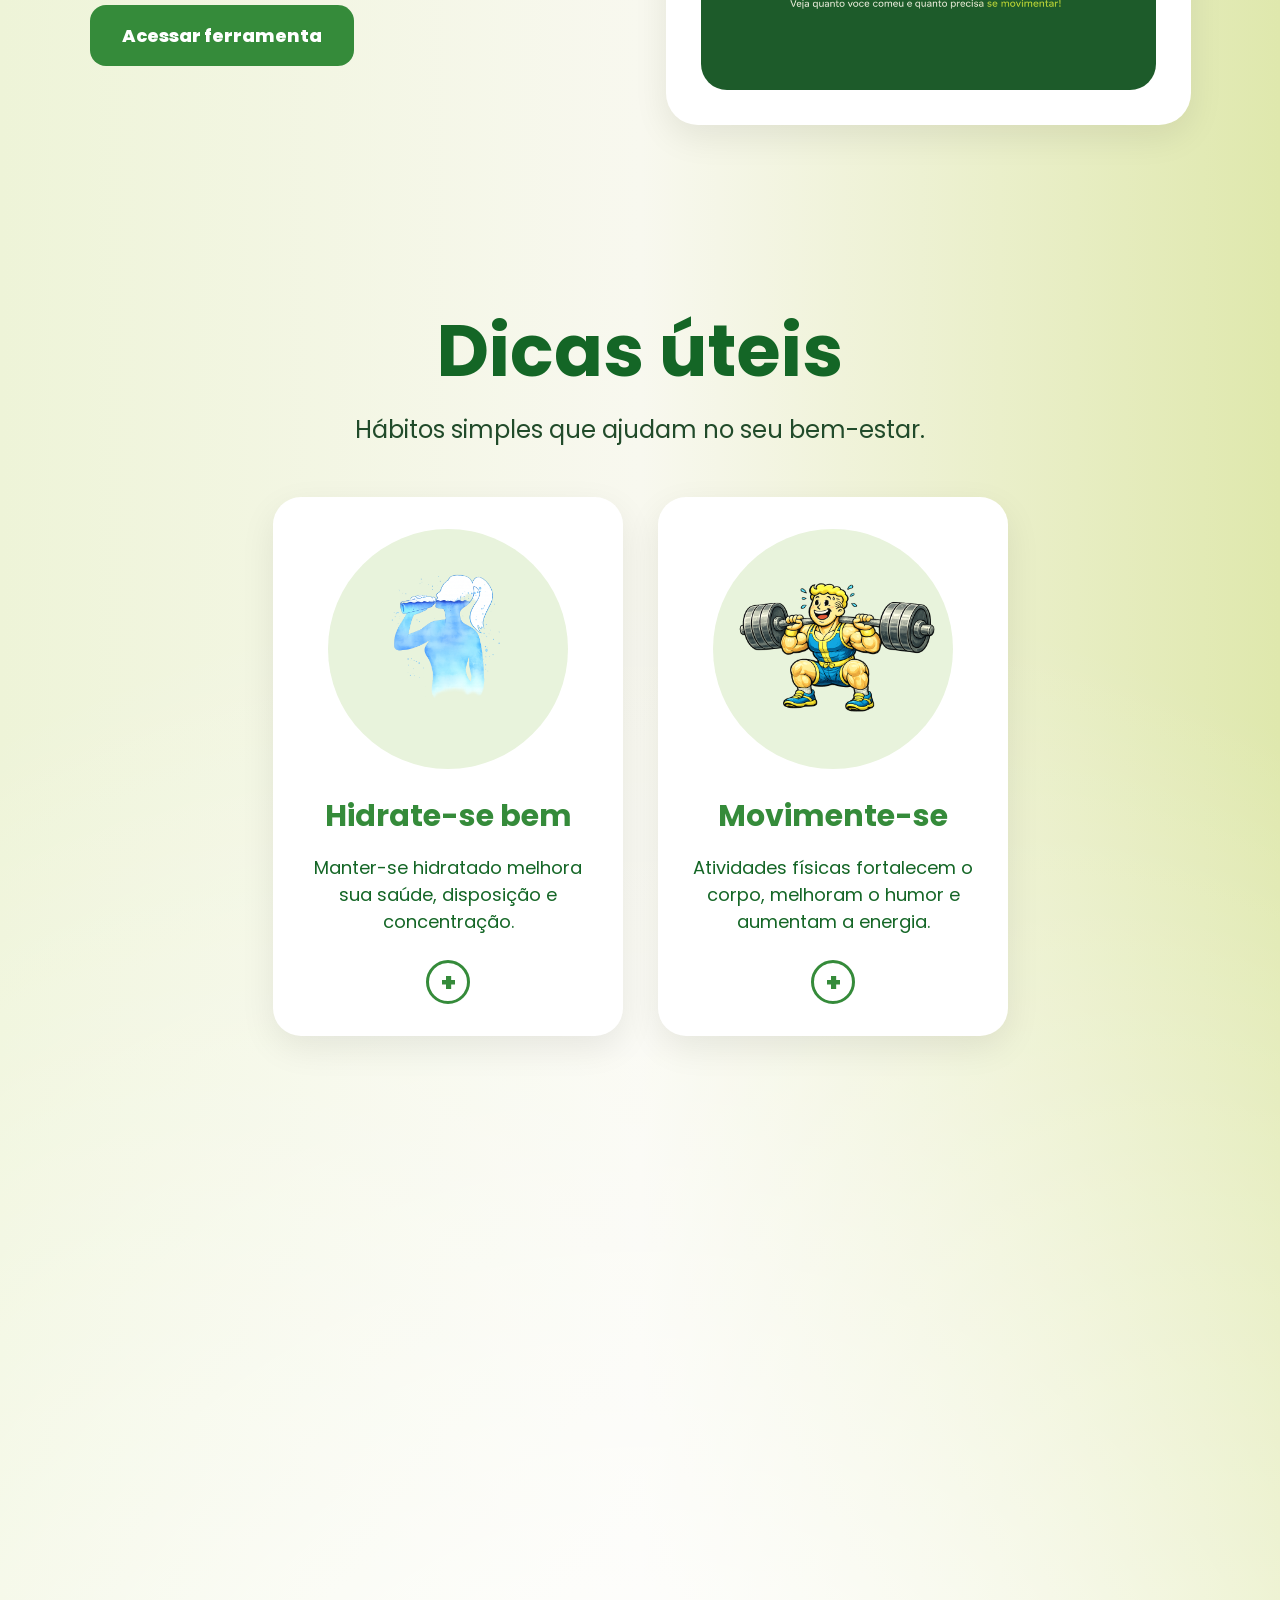
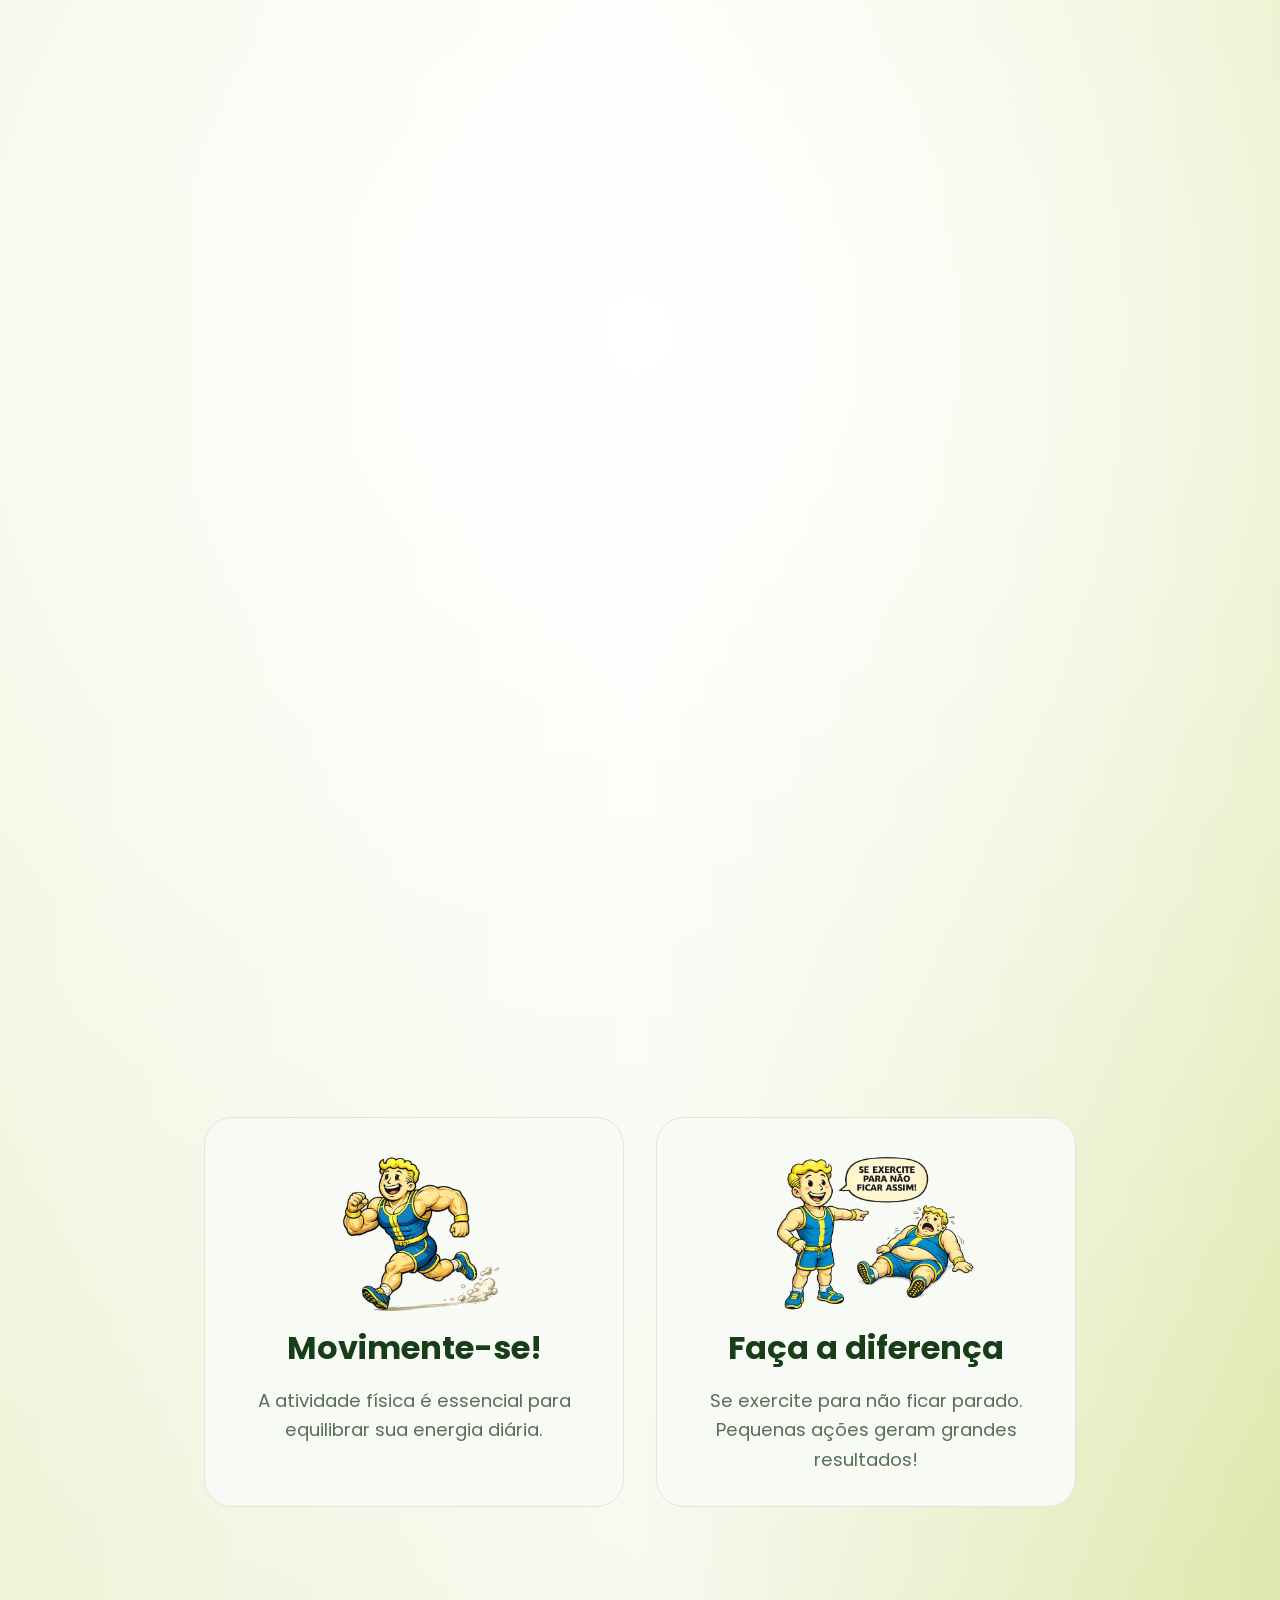
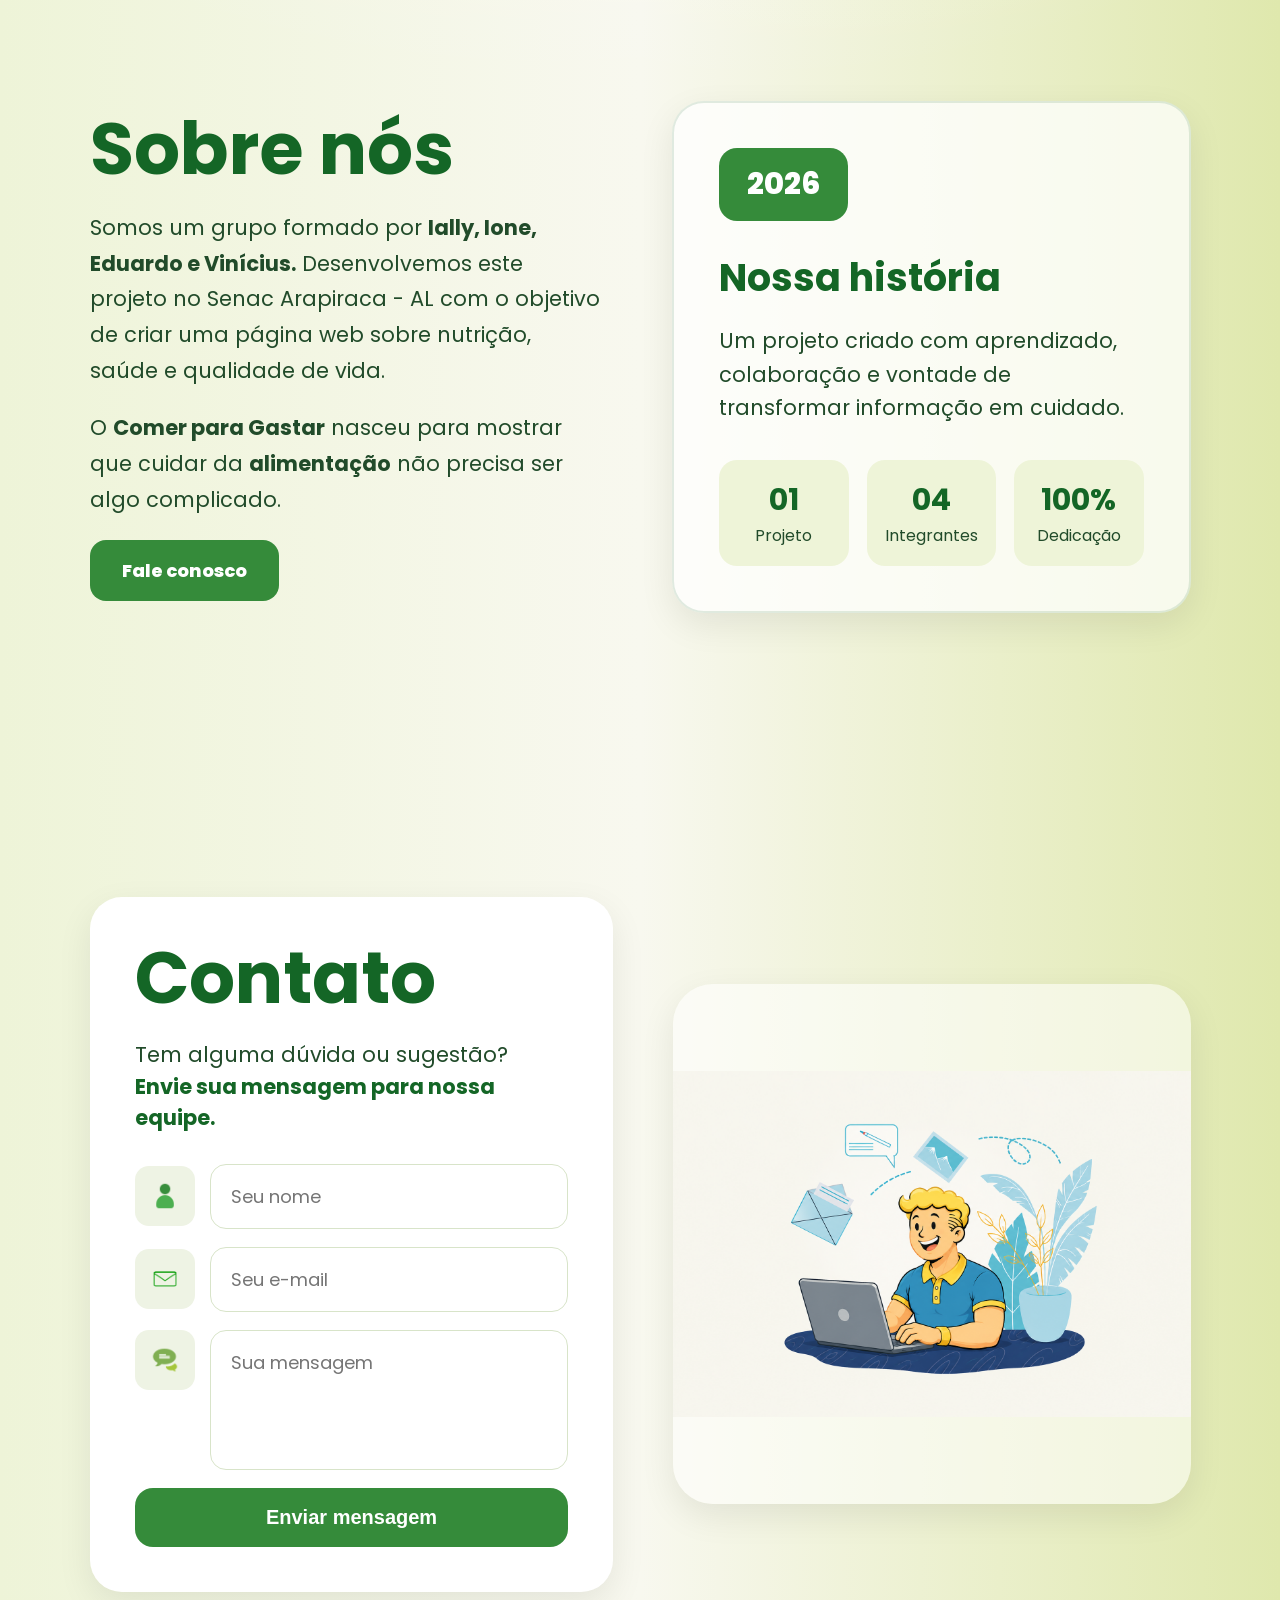
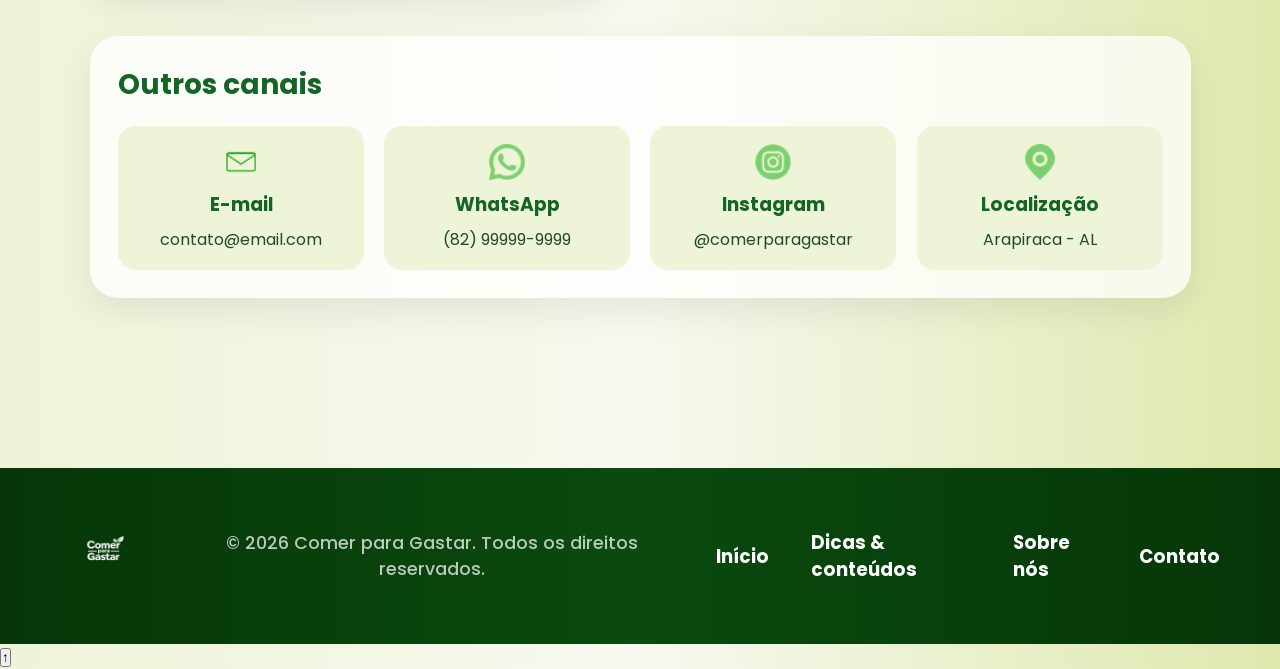
==== commit bcf3d741: "Merge branch 'main' of https://github.com/iallyschinke/Comer-para-Gastar-1.0" ====
--- a/index.html
+++ b/index.html
@@ -3,6 +3,8 @@
   <head>
     <meta charset="UTF-8" />
     <meta name="viewport" content="width=device-width, initial-scale=1.0" />
+
+    <link rel="icon" type="image/x-icon" href="/imagens/folha.png" />
 
     <title>Comer para Gastar</title>
 
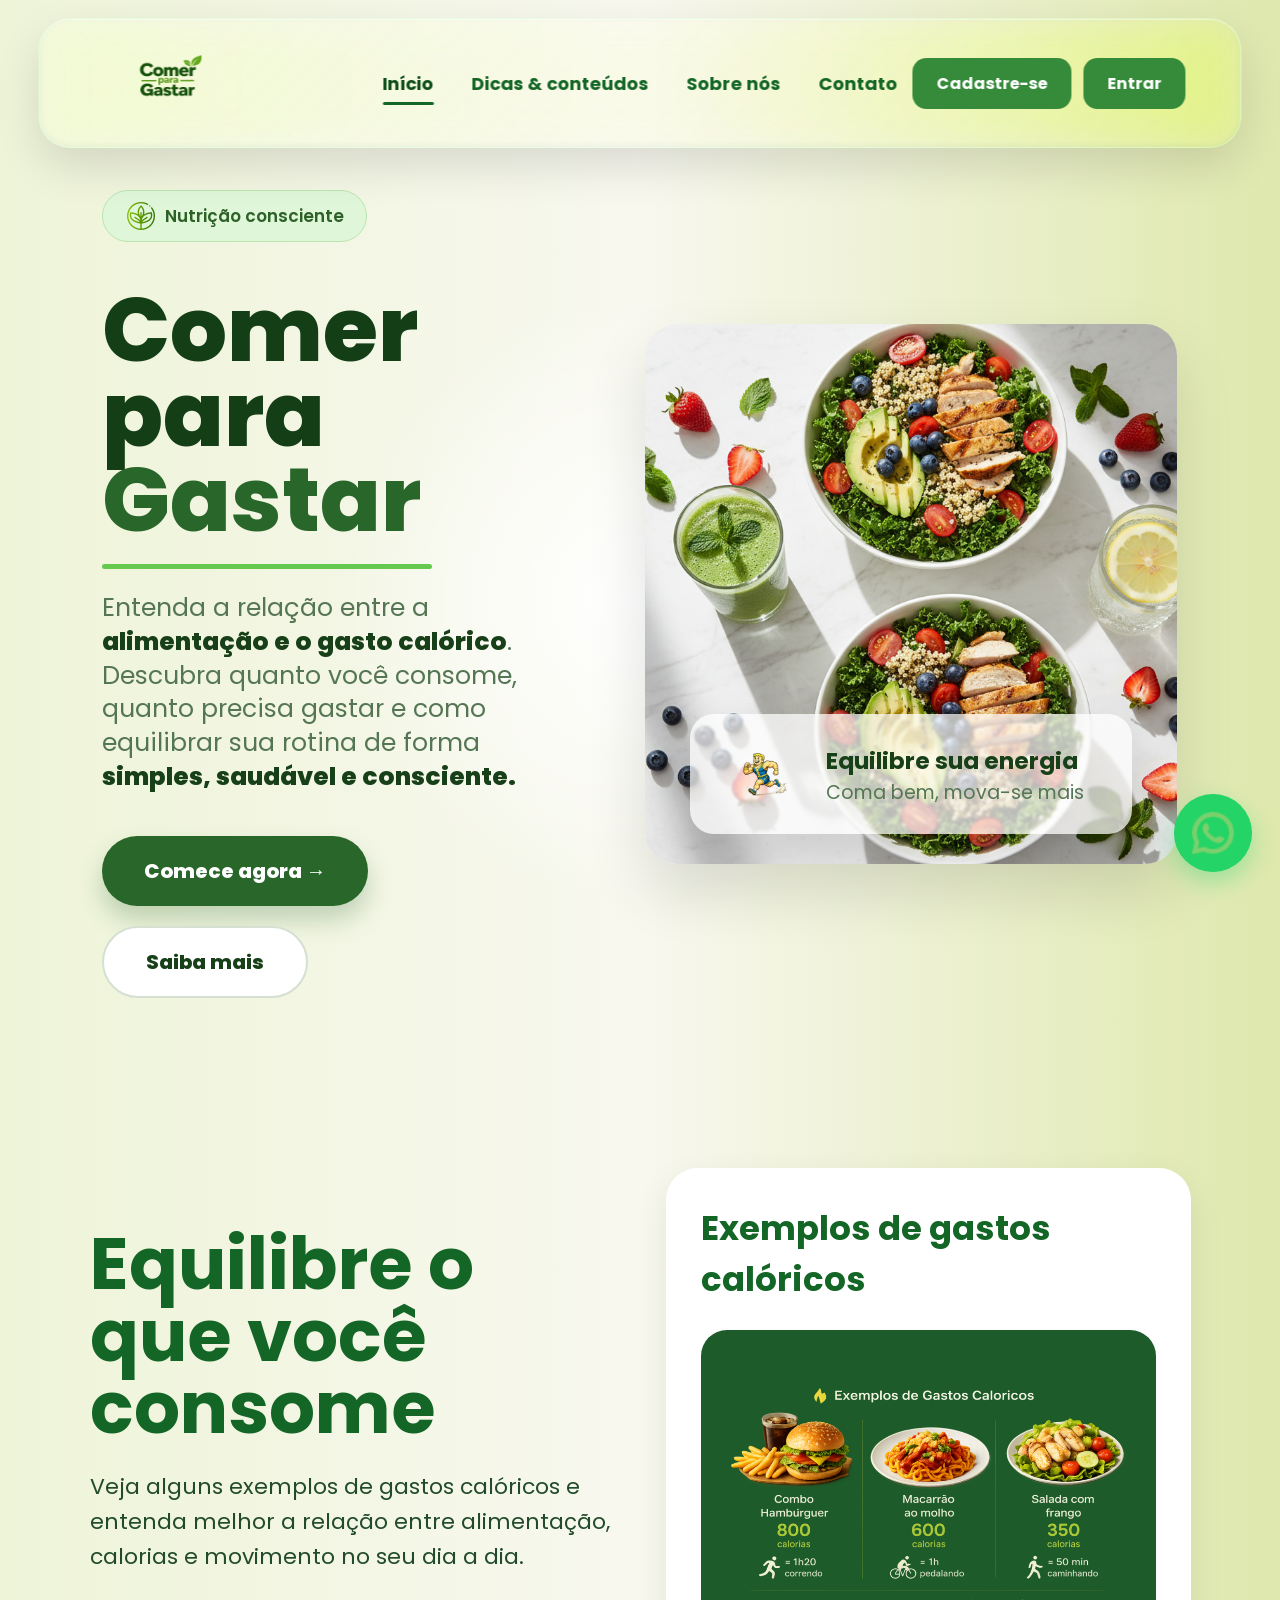
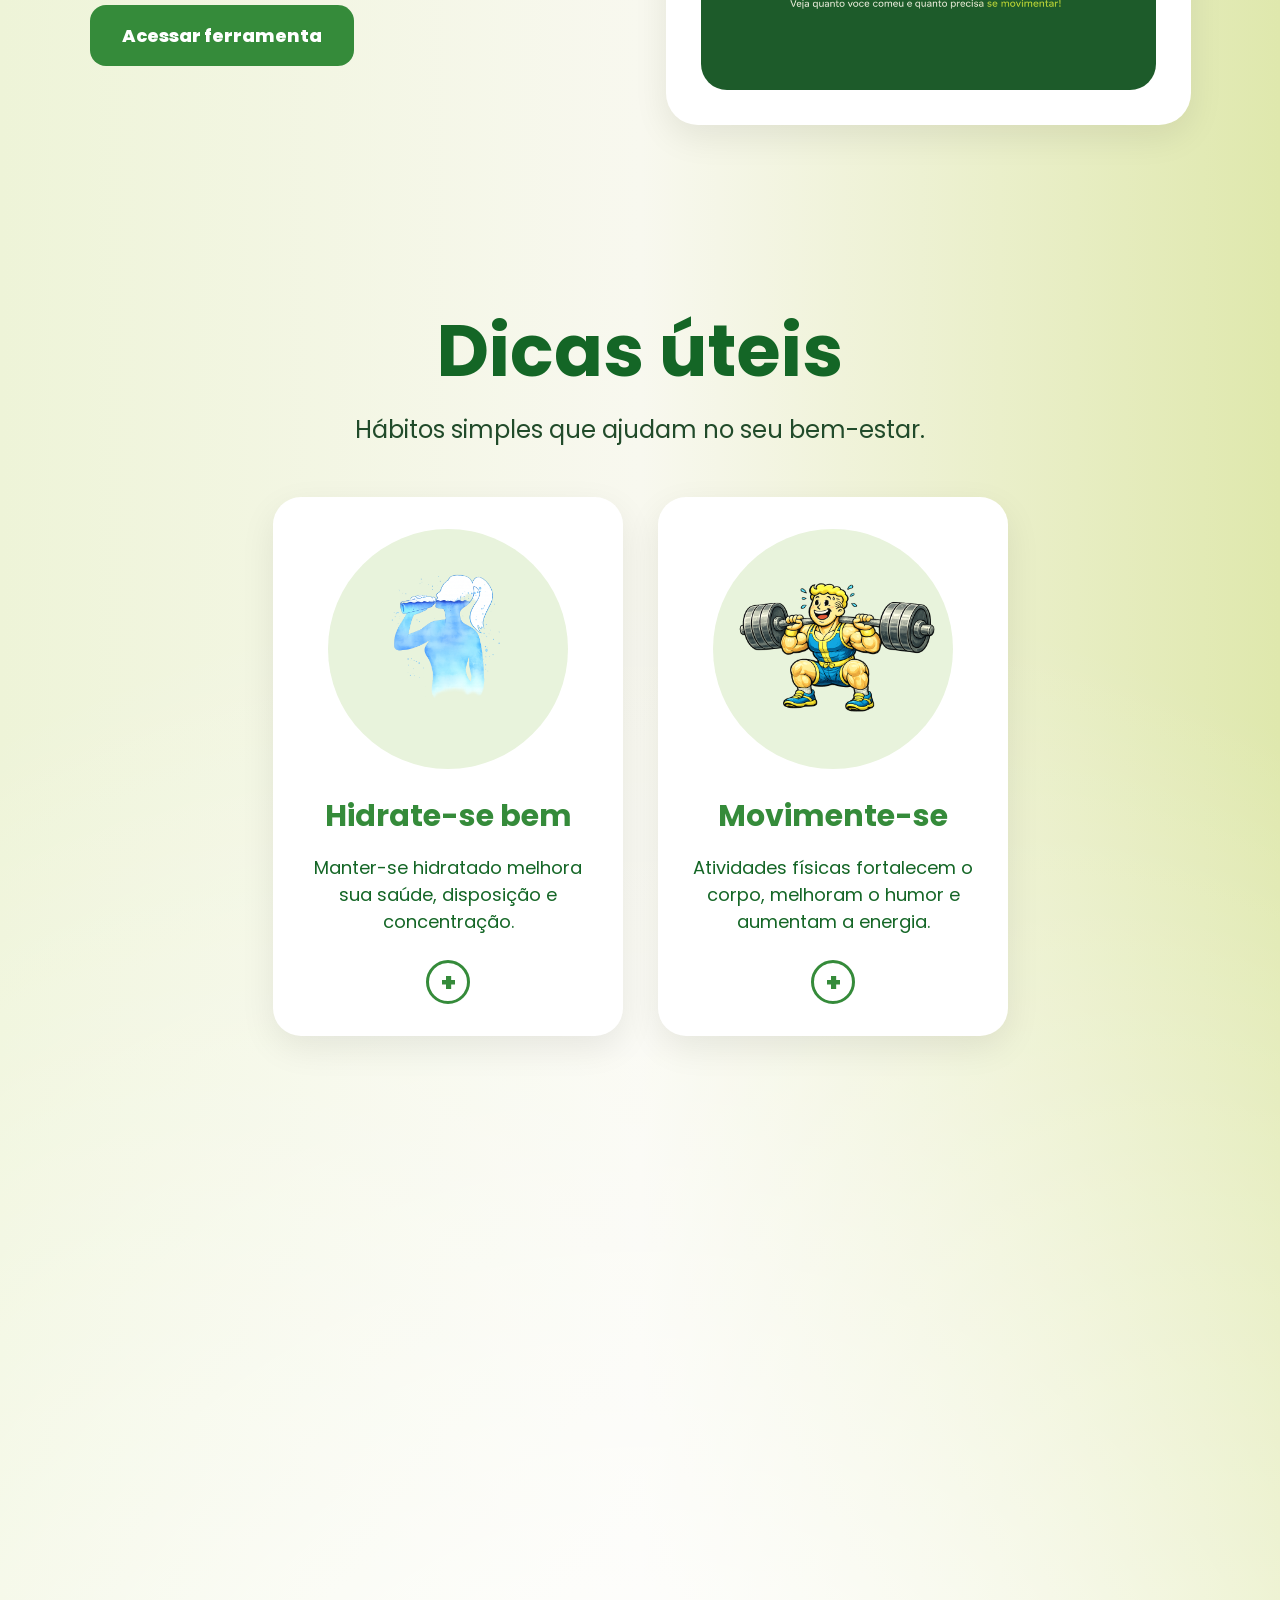
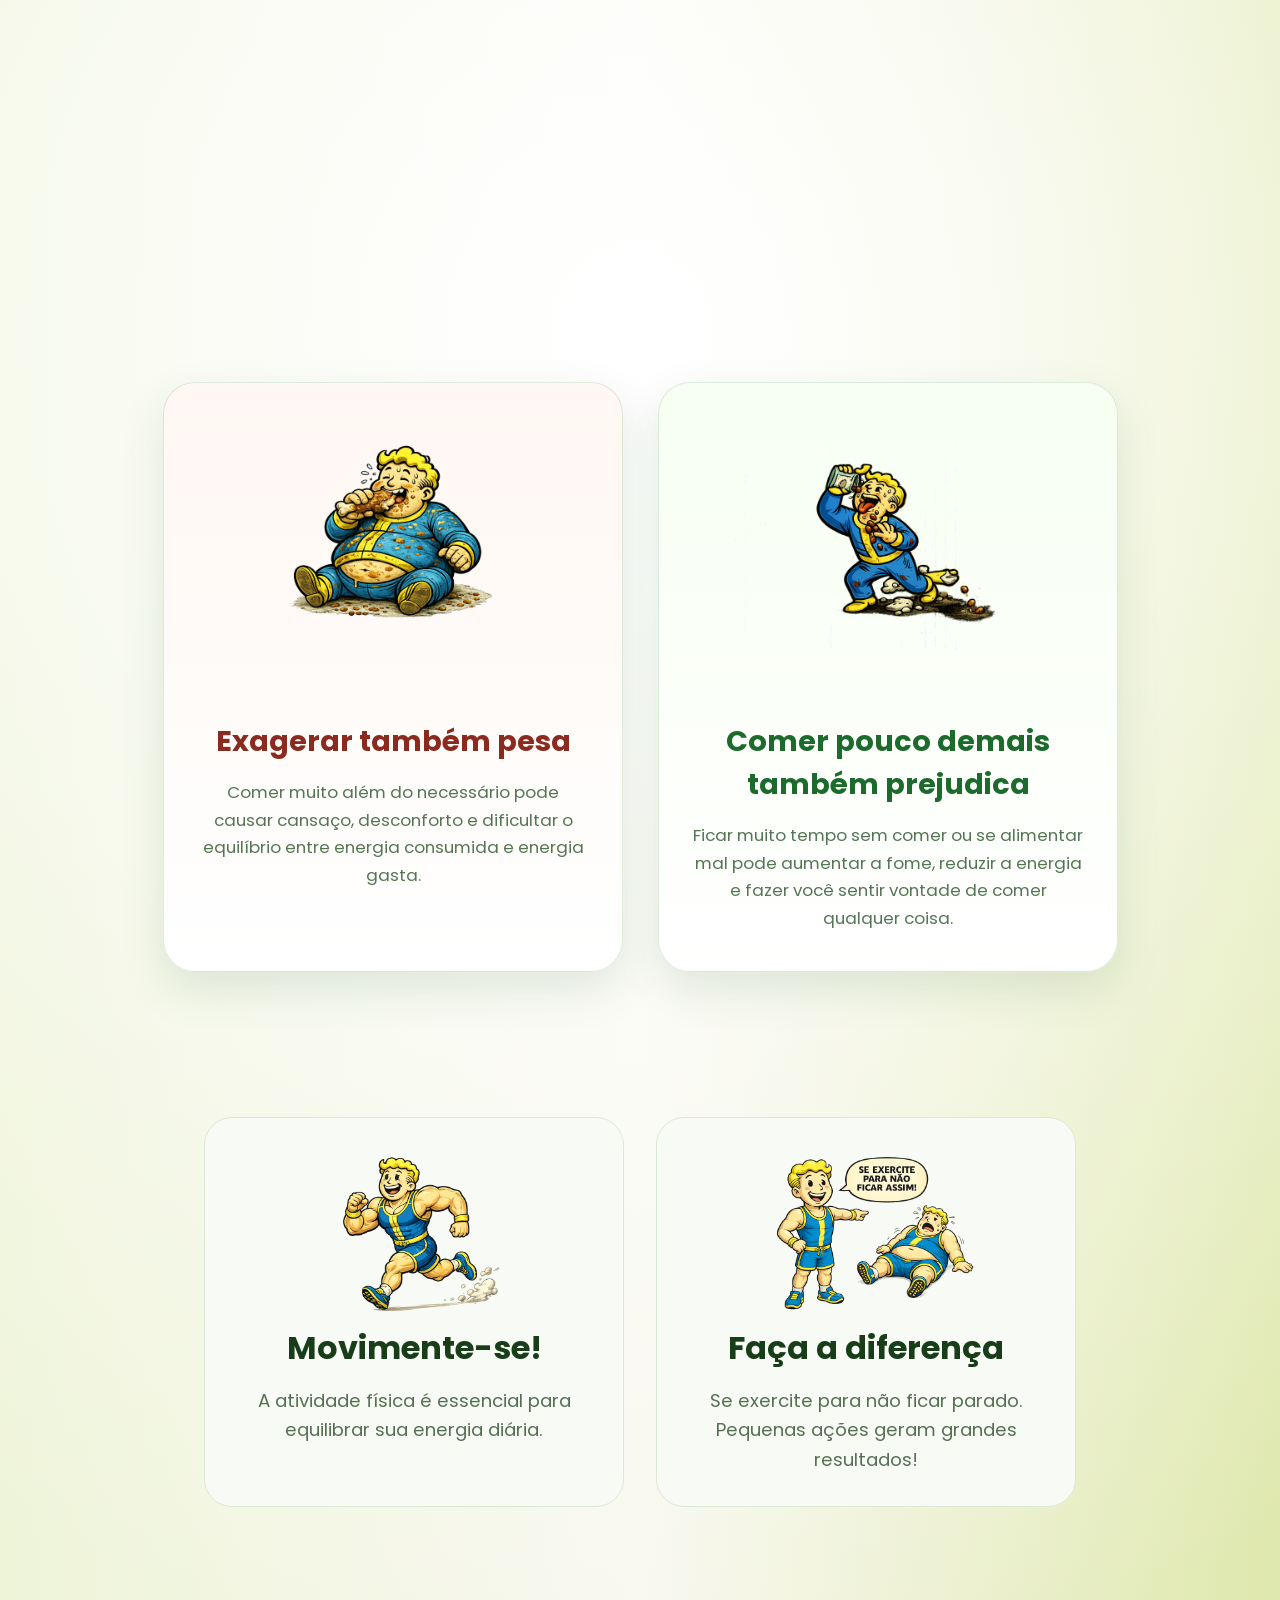
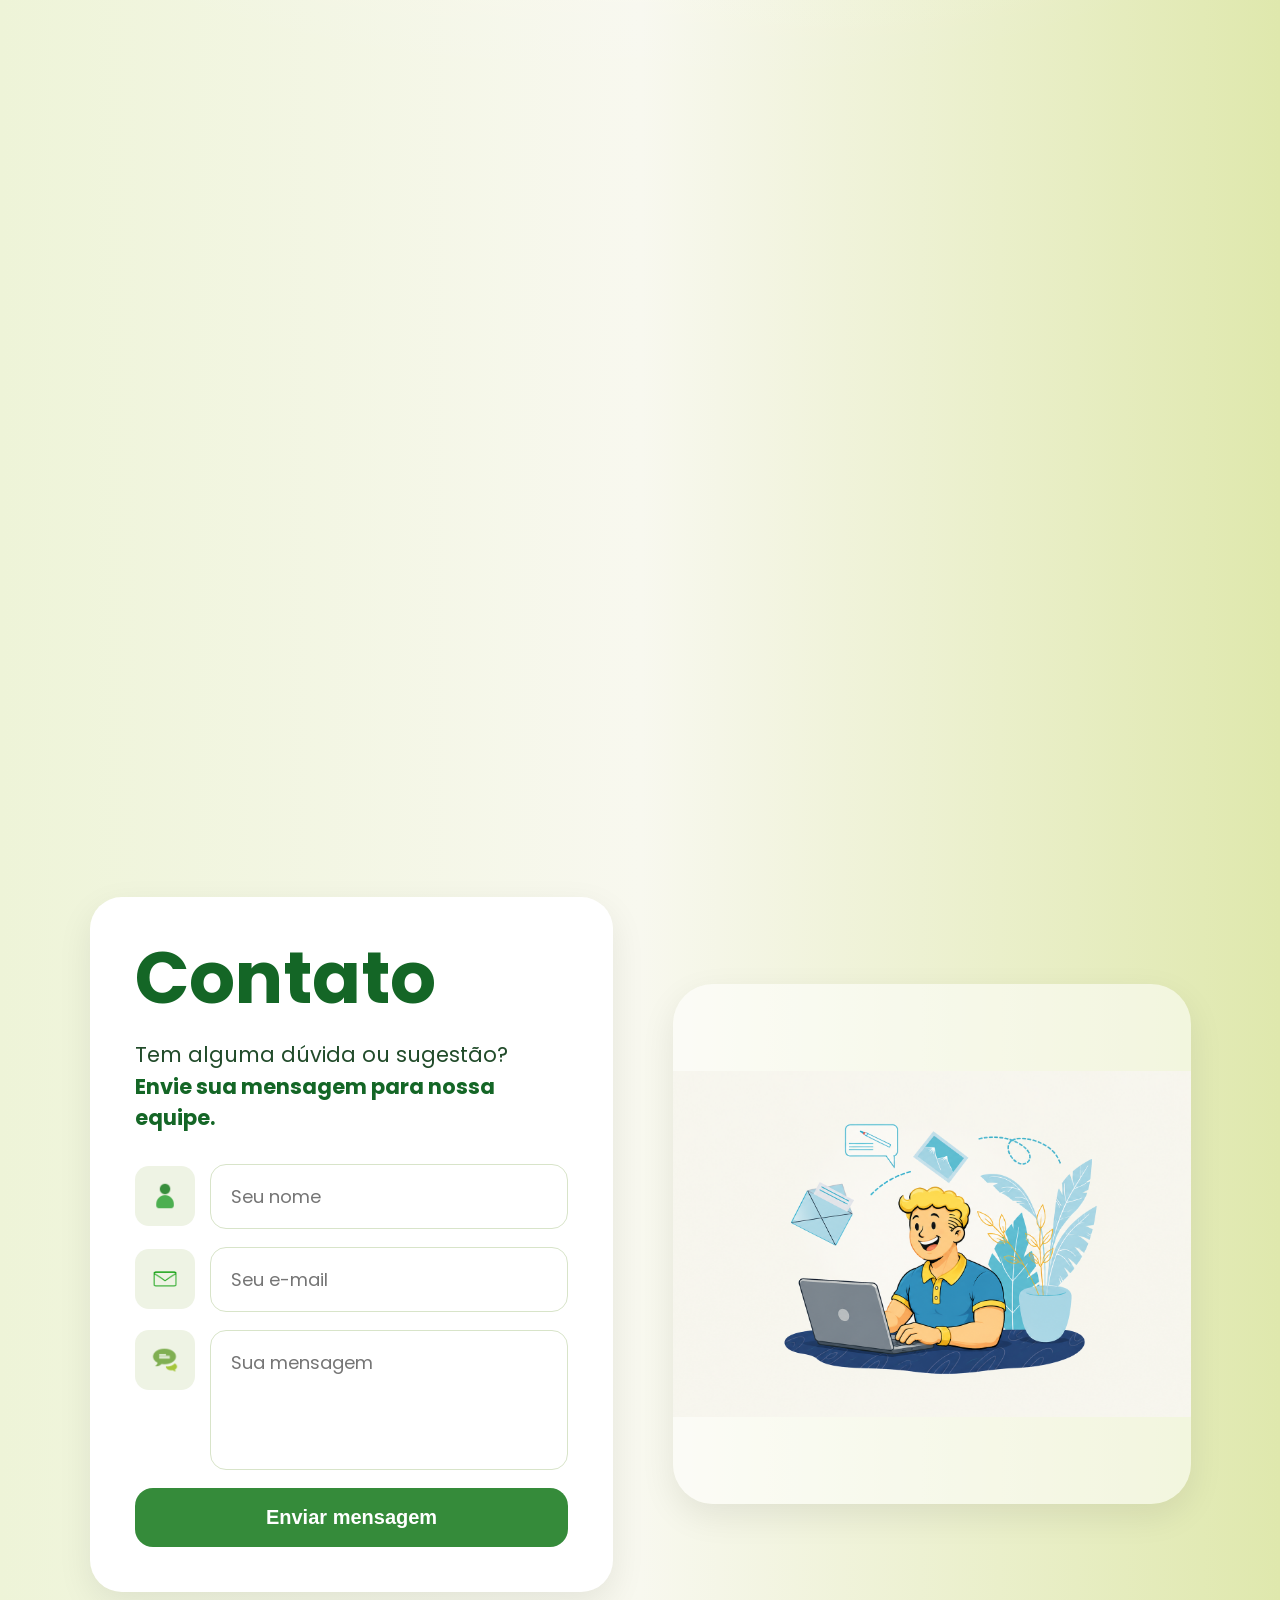
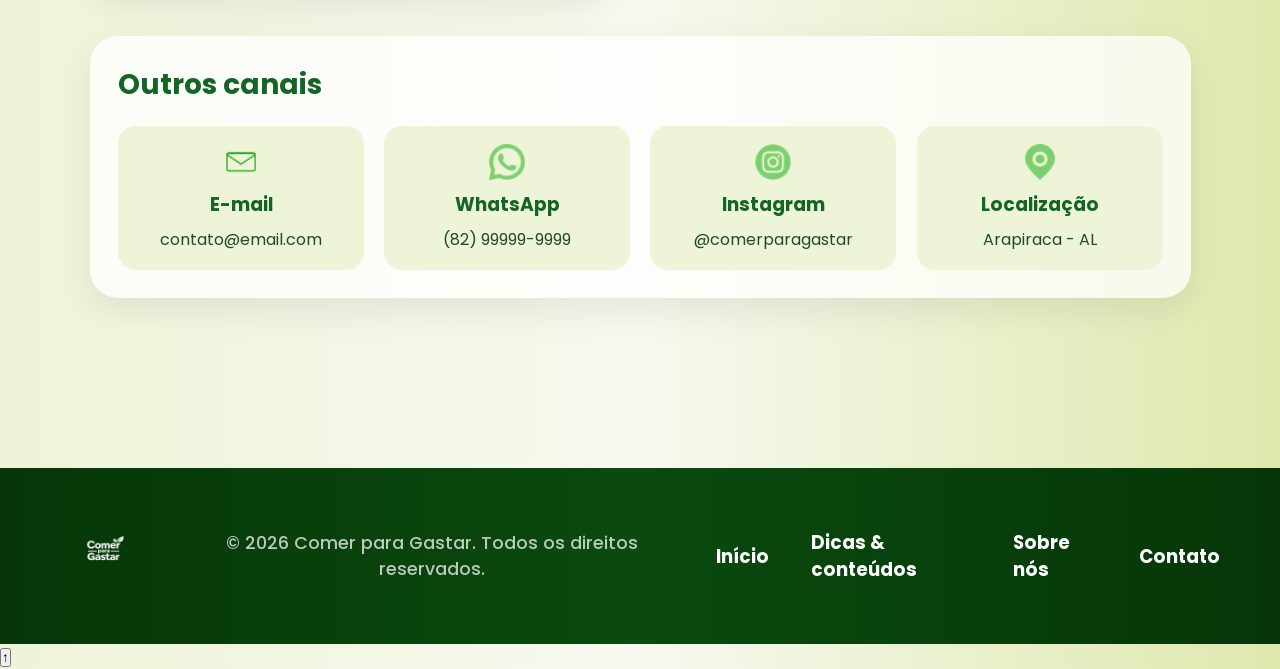
==== commit ae055004: "pagina login, pagina cadastro, melhoria do codigo e correção de efeitos" ====
--- a/index.html
+++ b/index.html
@@ -3,14 +3,11 @@
   <head>
     <meta charset="UTF-8" />
     <meta name="viewport" content="width=device-width, initial-scale=1.0" />
-
-    <link rel="icon" type="image/x-icon" href="/imagens/folha.png" />
-
     <title>Comer para Gastar</title>
 
     <link rel="icon" type="image/png" href="imagens/aba-leaf-monstera.png" />
 
-    <link rel="stylesheet" href="style.css" />
+    <link rel="stylesheet" href="css/style.css" />
 
     <link
       href="https://fonts.googleapis.com/css2?family=Poppins:wght@400;500;600;700;800&display=swap"
@@ -387,7 +384,7 @@
       <img src="imagens/icone-whatsapp-contato.png" alt="WhatsApp" />
     </a>
 
-    <script src="script.js"></script>
+    <script src="js/script.js"></script>
 
     <script>
       const elementosAnimados = document.querySelectorAll(
--- a/css/style.css
+++ b/css/style.css
@@ -0,0 +1,2004 @@
+* {
+  margin: 0;
+  padding: 0;
+  box-sizing: border-box;
+}
+
+:root {
+  --verde: #146626;
+  --verde-claro: #358b3a;
+  --verde-escuro: #0d4e1a;
+  --texto: #214b2a;
+  --sombra: 0 12px 35px rgba(0, 0, 0, 0.08);
+}
+
+html {
+  scroll-behavior: smooth;
+}
+
+body {
+  font-family: "Poppins", Arial, sans-serif;
+  padding-top: 120px;
+  color: var(--texto);
+  background:
+    radial-gradient(circle at center, #ffffff 0%, transparent 38%),
+    linear-gradient(90deg, #eef4d8 0%, #f8f8ef 50%, #dfe8ad 100%);
+}
+
+/* HEADER */
+
+.header {
+  position: fixed;
+  top: 18px;
+  left: 50%;
+  transform: translateX(-50%);
+  width: 94%;
+  z-index: 999;
+  display: flex;
+  align-items: center;
+  justify-content: space-between;
+  padding: 14px 55px;
+  border-radius: 32px;
+  background: linear-gradient(
+    135deg,
+    rgba(255, 255, 255, 0.34),
+    rgba(255, 255, 255, 0.12)
+  );
+  backdrop-filter: blur(20px) saturate(220%);
+  -webkit-backdrop-filter: blur(20px) saturate(220%);
+  border: 1px solid rgba(210, 255, 220, 0.35);
+  box-shadow:
+    0 18px 45px rgba(0, 0, 0, 0.12),
+    inset 0 1px 1px rgba(255, 255, 255, 0.55),
+    inset 0 -1px 6px rgba(20, 102, 38, 0.08);
+  overflow: hidden;
+}
+
+.logo img {
+  width: 150px;
+  height: auto;
+  object-fit: contain;
+  display: block;
+}
+
+.menu {
+  display: flex;
+  gap: 38px;
+  align-items: center;
+}
+
+.menu a {
+  color: var(--verde);
+  text-decoration: none;
+  font-size: 18px;
+  font-weight: 600;
+  position: relative;
+}
+
+.menu a::after {
+  content: "";
+  position: absolute;
+  left: 0;
+  bottom: -8px;
+  width: 0;
+  height: 3px;
+  background: var(--verde);
+  border-radius: 20px;
+  transition: 0.3s ease;
+}
+
+.menu a:hover::after,
+.menu a.ativo::after {
+  width: 100%;
+}
+
+.menu a.ativo {
+  color: var(--verde-escuro);
+}
+
+.acoes-header {
+  display: flex;
+  gap: 12px;
+}
+
+/* BOTÕES */
+
+.btn-header,
+.btn-principal,
+.btn-secundario,
+.btn-card,
+.btn-enviar {
+  text-decoration: none;
+  border: none;
+  cursor: pointer;
+  transition: 0.3s ease;
+}
+
+.btn-header {
+  padding: 13px 24px;
+  border-radius: 14px;
+  font-size: 16px;
+  font-weight: 700;
+}
+
+.btn-entrar,
+.btn-cadastro,
+.btn-principal,
+.btn-enviar {
+  background: var(--verde-claro);
+  color: white;
+}
+
+.btn-entrar:hover,
+.btn-cadastro:hover,
+.btn-principal:hover,
+.btn-enviar:hover,
+.btn-secundario:hover {
+  transform: translateY(-4px);
+}
+
+.btn-entrar:hover,
+.btn-cadastro:hover,
+.btn-principal:hover,
+.btn-enviar:hover {
+  background: var(--verde-escuro);
+}
+
+.btn-principal {
+  display: inline-block;
+  padding: 17px 32px;
+  border-radius: 16px;
+  font-size: 18px;
+  font-weight: 800;
+}
+
+.btn-secundario {
+  display: inline-block;
+  padding: 17px 32px;
+  border-radius: 16px;
+  font-size: 18px;
+  font-weight: 800;
+  color: var(--verde);
+  background: white;
+  box-shadow: var(--sombra);
+}
+
+/* HERO */
+
+.hero {
+  min-height: calc(100vh - 120px);
+  padding: 60px 7%;
+}
+
+.hero-conteudo {
+  max-width: 620px;
+}
+
+.hero-botoes {
+  display: flex;
+  gap: 18px;
+  flex-wrap: wrap;
+}
+
+/* HERO NOVO */
+
+.novo-hero {
+  min-height: calc(100vh - 110px);
+  padding: 70px 8% 80px;
+  display: grid;
+  grid-template-columns: 1fr 1.15fr;
+  align-items: center;
+  gap: 80px;
+  background:
+    radial-gradient(circle at center, #ffffff 0%, transparent 38%),
+    linear-gradient(90deg, #eef4d8 0%, #f8f8ef 50%, #dfe8ad 100%);
+}
+
+.novo-hero .hero-conteudo {
+  max-width: 600px;
+}
+
+.novo-hero .tag {
+  display: inline-flex;
+  align-items: center;
+  gap: 8px;
+  padding: 9px 22px;
+  margin-bottom: 45px;
+  background: #dff6d8;
+  border: 1px solid #b8e5b0;
+  color: #2d6128;
+  border-radius: 999px;
+  font-size: 17px;
+  font-weight: 600;
+}
+
+.novo-hero .tag img {
+  width: 20px;
+  height: 20px;
+  object-fit: contain;
+}
+
+.novo-hero h1 {
+  font-size: clamp(58px, 7vw, 96px);
+  line-height: 0.95;
+  color: #143f16;
+  font-weight: 800;
+  margin-bottom: 22px;
+}
+
+.novo-hero h1 span {
+  display: block;
+  color: #28662a;
+}
+
+.linha-verde {
+  width: 330px;
+  max-width: 90%;
+  height: 5px;
+  background: #65c94f;
+  border-radius: 999px;
+  margin-bottom: 22px;
+  transform: rotate(-1deg);
+}
+
+.novo-hero p {
+  max-width: 610px;
+  color: #557654;
+  font-size: 25px;
+  line-height: 1.35;
+  margin-bottom: 42px;
+}
+
+.novo-hero p strong {
+  color: #173f18;
+  font-weight: 800;
+}
+
+.novo-hero .hero-botoes {
+  align-items: center;
+  gap: 20px;
+}
+
+.novo-hero .btn-principal {
+  padding: 20px 42px;
+  border-radius: 999px;
+  background: #28662a;
+  color: white;
+  font-size: 20px;
+  box-shadow: 0 14px 25px rgba(40, 102, 42, 0.25);
+}
+
+.novo-hero .btn-secundario {
+  padding: 19px 42px;
+  border-radius: 999px;
+  color: #173f18;
+  border: 2px solid #d5dfd2;
+  font-size: 20px;
+  box-shadow: none;
+}
+
+.hero-visual {
+  position: relative;
+  height: 540px;
+  border-radius: 32px;
+  overflow: hidden;
+  box-shadow: 0 28px 60px rgba(0, 0, 0, 0.12);
+}
+
+.hero-comida {
+  width: 100%;
+  height: 100%;
+  object-fit: cover;
+  display: block;
+}
+
+/* CARD FLUTUANTE */
+
+.card-flutuante {
+  position: absolute;
+  left: 45px;
+  right: 45px;
+  bottom: 30px;
+  min-height: 118px;
+  padding: 25px 38px;
+  display: flex;
+  align-items: center;
+  gap: 28px;
+  border-radius: 24px;
+  background: rgba(255, 255, 255, 0.72);
+  backdrop-filter: blur(1px);
+  -webkit-backdrop-filter: blur(18px);
+  box-shadow: 0 18px 45px rgba(0, 0, 0, 0.12);
+}
+
+.card-flutuante img {
+  width: 70px;
+  height: 70px;
+  object-fit: contain;
+  animation: bonecoCorrendo 1.8s ease-in-out infinite;
+}
+
+.card-flutuante h3 {
+  color: #173f18;
+  font-size: 23px;
+  font-weight: 800;
+  margin-bottom: 4px;
+}
+
+.card-flutuante p {
+  margin: 0;
+  color: #557654;
+  font-size: 19px;
+  line-height: 1.2;
+}
+
+/* SOBRE */
+
+.sobre {
+  min-height: 100vh;
+  padding: 90px 7%;
+  display: flex;
+  align-items: center;
+  justify-content: space-between;
+  gap: 70px;
+}
+
+.sobre-texto,
+.sobre-card {
+  width: 50%;
+}
+
+.sobre-texto h1,
+.titulo-secao h1,
+.calculadora-texto h1,
+.contato-formulario h1 {
+  font-size: clamp(42px, 6vw, 72px);
+  color: var(--verde);
+  line-height: 1;
+  margin-bottom: 25px;
+}
+
+.sobre-texto p {
+  font-size: 21px;
+  line-height: 1.7;
+  margin-bottom: 22px;
+}
+
+.sobre-card {
+  background: rgba(255, 255, 255, 0.75);
+  padding: 45px;
+  border-radius: 32px;
+  box-shadow: var(--sombra);
+  border: 2px solid rgba(20, 102, 38, 0.12);
+}
+
+.ano {
+  display: inline-block;
+  background: var(--verde-claro);
+  color: white;
+  padding: 14px 28px;
+  border-radius: 18px;
+  font-size: 30px;
+  font-weight: 800;
+  margin-bottom: 28px;
+}
+
+.sobre-card h2 {
+  color: var(--verde);
+  font-size: 38px;
+  margin-bottom: 18px;
+}
+
+.sobre-card p {
+  font-size: 21px;
+  line-height: 1.6;
+  margin-bottom: 35px;
+}
+
+.sobre-itens {
+  display: grid;
+  grid-template-columns: repeat(3, 1fr);
+  gap: 18px;
+}
+
+.sobre-itens div {
+  text-align: center;
+  padding: 18px;
+  border-radius: 18px;
+  background: #eef4d8;
+}
+
+.sobre-itens strong {
+  display: block;
+  font-size: 30px;
+  color: var(--verde);
+}
+
+.titulo-com-folha {
+  position: relative;
+  display: inline-block;
+  width: fit-content;
+}
+
+.titulo-com-folha img {
+  position: absolute;
+  width: 65px;
+  height: auto;
+  top: -38px;
+  right: -58px;
+  object-fit: contain;
+  pointer-events: none;
+}
+
+/* DICAS */
+
+.dicas {
+  padding: 100px 7%;
+  text-align: center;
+}
+
+.titulo-secao p {
+  font-size: 24px;
+  margin-bottom: 50px;
+}
+
+.cards-dicas {
+  display: flex;
+  justify-content: center;
+  gap: 35px;
+  flex-wrap: wrap;
+}
+
+.card-dica {
+  width: 350px;
+  min-height: 500px;
+  background: white;
+  padding: 32px;
+  border-radius: 28px;
+  box-shadow: var(--sombra);
+  transition: 0.35s ease;
+}
+
+.card-dica:hover {
+  transform: translateY(-10px);
+}
+
+.imagem-dica {
+  width: 240px;
+  height: 240px;
+  margin: 0 auto 25px;
+  border-radius: 50%;
+  background: #e8f3dc;
+  overflow: hidden;
+  display: flex;
+  align-items: center;
+  justify-content: center;
+}
+
+.card-dica:nth-child(1) .imagem-dica img {
+  width: 210px;
+  height: 210px;
+  object-fit: contain;
+  animation: beberAgua 2.4s ease-in-out infinite;
+  transform-origin: center bottom;
+}
+
+.card-dica:nth-child(2) .imagem-dica img {
+  width: 260px;
+  height: 260px;
+  object-fit: contain;
+  animation: exercicioPeso 1.6s ease-in-out infinite;
+  transform-origin: center bottom;
+}
+
+.card-dica:nth-child(3) .imagem-dica {
+  position: relative;
+}
+
+.card-dica:nth-child(3) .imagem-dica img {
+  width: 235px;
+  height: 235px;
+  object-fit: contain;
+  animation: comidaMordidaReal 4s ease-in-out infinite;
+  transform-origin: center;
+}
+
+.card-dica:nth-child(3) .imagem-dica::after {
+  content: "";
+  position: absolute;
+  top: 18px;
+  right: 18px;
+  width: 0;
+  height: 0;
+  background: #e8f3dc;
+  border-radius: 50%;
+  animation: mordida 4s ease-in-out infinite;
+  z-index: 2;
+}
+
+.card-dica h2 {
+  font-size: 30px;
+  color: var(--verde-claro);
+  margin-bottom: 15px;
+}
+
+.card-dica p {
+  font-size: 18px;
+  line-height: 1.5;
+  color: var(--verde);
+  margin-bottom: 25px;
+}
+
+.btn-card {
+  width: 44px;
+  height: 44px;
+  border-radius: 50%;
+  display: inline-flex;
+  align-items: center;
+  justify-content: center;
+  border: 3px solid var(--verde-claro);
+  color: var(--verde-claro);
+  font-size: 26px;
+  font-weight: 800;
+}
+
+.btn-card:hover {
+  background: var(--verde-claro);
+  color: white;
+}
+
+/* CALCULADORA */
+
+.calculadora-preview {
+  padding: 90px 7%;
+  display: flex;
+  align-items: center;
+  gap: 55px;
+}
+
+.calculadora-texto,
+.calculadora-card {
+  width: 50%;
+}
+
+.calculadora-texto p {
+  font-size: 22px;
+  line-height: 1.6;
+  margin-bottom: 30px;
+}
+
+.calculadora-card {
+  background: white;
+  padding: 35px;
+  border-radius: 32px;
+  box-shadow: var(--sombra);
+}
+
+.calculadora-card h2 {
+  color: var(--verde);
+  font-size: 34px;
+  margin-bottom: 25px;
+}
+
+.placeholder-imagem {
+  min-height: 360px;
+  height: auto;
+  background: #1d5b2a;
+  border-radius: 26px;
+  display: flex;
+  align-items: center;
+  justify-content: center;
+  overflow: visible;
+  padding: 20px;
+}
+
+.placeholder-imagem img {
+  width: 100%;
+  max-width: 720px;
+  height: auto;
+  object-fit: contain;
+  display: block;
+}
+
+/* CONTATO */
+
+.contato {
+  padding: 90px 7%;
+}
+
+.contato-container {
+  display: flex;
+  align-items: center;
+  gap: 60px;
+}
+
+.contato-formulario {
+  width: 50%;
+  background: white;
+  padding: 45px;
+  border-radius: 32px;
+  box-shadow: var(--sombra);
+}
+
+.contato-formulario p {
+  font-size: 21px;
+  line-height: 1.5;
+  margin-bottom: 30px;
+}
+
+.contato-formulario strong {
+  color: var(--verde);
+}
+
+.campo {
+  display: flex;
+  align-items: center;
+  gap: 15px;
+  margin-bottom: 18px;
+}
+
+.campo-textarea {
+  align-items: flex-start;
+}
+
+.icone-campo {
+  width: 60px;
+  height: 60px;
+  min-width: 60px;
+  background: #eef3e4;
+  border-radius: 14px;
+  display: flex;
+  align-items: center;
+  justify-content: center;
+}
+
+.icone-campo img {
+  width: 28px;
+  height: 28px;
+  object-fit: contain;
+}
+
+.campo input,
+.campo textarea {
+  width: 100%;
+  padding: 18px 20px;
+  border-radius: 16px;
+  border: 1px solid #d8e4c9;
+  font-family: inherit;
+  font-size: 18px;
+  outline: none;
+}
+
+.campo textarea {
+  height: 140px;
+  resize: none;
+}
+
+.campo input:focus,
+.campo textarea:focus {
+  border-color: var(--verde-claro);
+  box-shadow: 0 0 0 4px rgba(53, 139, 58, 0.12);
+}
+
+.btn-enviar {
+  width: 100%;
+  padding: 18px;
+  border-radius: 18px;
+  font-size: 20px;
+  font-weight: 800;
+}
+
+.contato-imagem {
+  width: 50%;
+  height: 520px;
+  background: rgba(255, 255, 255, 0.55);
+  border-radius: 40px;
+  box-shadow: var(--sombra);
+  display: flex;
+  align-items: center;
+  justify-content: center;
+  overflow: hidden;
+}
+
+.contato-imagem img {
+  width: 620px;
+  max-width: 100%;
+  height: auto;
+  object-fit: contain;
+  transform-origin: center bottom;
+}
+
+.outros-canais {
+  margin-top: 45px;
+  background: rgba(255, 255, 255, 0.75);
+  padding: 28px;
+  border-radius: 28px;
+  box-shadow: var(--sombra);
+}
+
+.outros-canais h2 {
+  color: var(--verde);
+  font-size: 28px;
+  margin-bottom: 20px;
+}
+
+.lista-canais {
+  display: grid;
+  grid-template-columns: repeat(4, 1fr);
+  gap: 20px;
+}
+
+.canal {
+  text-align: center;
+  padding: 18px;
+  border-radius: 18px;
+  background: #eef4d8;
+}
+
+.canal img {
+  width: 36px;
+  height: 36px;
+  object-fit: contain;
+  margin: 0 auto 10px;
+  display: block;
+}
+
+.canal h3 {
+  color: var(--verde);
+  margin-bottom: 8px;
+}
+
+/* FOOTER */
+
+.footer-final {
+  background: linear-gradient(90deg, #063608 0%, #0a4a0f 50%, #063608 100%);
+  padding: 55px 60px;
+  margin-top: 80px;
+  overflow: hidden;
+}
+
+.footer-conteudo {
+  max-width: 1700px;
+  margin: 0 auto;
+  display: flex;
+  align-items: center;
+  justify-content: space-between;
+  gap: 40px;
+}
+
+.footer-logo img {
+  width: 95px;
+  object-fit: contain;
+  filter: brightness(0) invert(1);
+  opacity: 0.95;
+  transition:
+    transform 0.3s ease,
+    opacity 0.3s ease;
+}
+
+.footer-logo img:hover {
+  transform: scale(1.06);
+  opacity: 1;
+}
+
+.footer-copy {
+  color: rgba(255, 255, 255, 0.72);
+  font-size: 1.1rem;
+  font-weight: 500;
+  text-align: center;
+}
+
+.footer-menu {
+  display: flex;
+  align-items: center;
+  gap: 42px;
+}
+
+.footer-menu a {
+  color: white;
+  text-decoration: none;
+  font-size: 1.15rem;
+  font-weight: 700;
+  position: relative;
+  transition: 0.3s ease;
+}
+
+.footer-menu a::after {
+  content: "";
+  position: absolute;
+  left: 0;
+  bottom: -7px;
+  width: 0%;
+  height: 3px;
+  background: #76d85f;
+  border-radius: 999px;
+  transition: width 0.35s ease;
+}
+
+.footer-menu a:hover {
+  color: #8fff78;
+  transform: translateY(-2px);
+}
+
+.footer-menu a:hover::after {
+  width: 100%;
+}
+
+/* WHATSAPP */
+
+.whatsapp-fixo {
+  position: fixed;
+  right: 28px;
+  bottom: 28px;
+  width: 78px;
+  height: 78px;
+  background: #25d366;
+  border-radius: 50%;
+  display: flex;
+  align-items: center;
+  justify-content: center;
+  z-index: 99999;
+  box-shadow: 0 10px 25px rgba(37, 211, 102, 0.38);
+  transition: 0.3s ease;
+}
+
+.whatsapp-fixo img {
+  width: 42px;
+  height: 42px;
+  object-fit: contain;
+}
+
+.whatsapp-fixo:hover {
+  transform: scale(1.12) translateY(-5px);
+  box-shadow: 0 16px 35px rgba(37, 211, 102, 0.52);
+}
+
+.whatsapp-fixo::before {
+  content: "";
+  position: absolute;
+  width: 100%;
+  height: 100%;
+  border-radius: 50%;
+  background: rgba(37, 211, 102, 0.35);
+  animation: pulseWhatsapp 2s infinite;
+  z-index: -1;
+}
+
+/* ANIMAÇÕES */
+
+@keyframes bonecoCorrendo {
+  0%,
+  100% {
+    transform: translateY(0) rotate(-2deg);
+  }
+
+  50% {
+    transform: translateY(-6px) rotate(3deg);
+  }
+}
+
+@keyframes beberAgua {
+  0%,
+  100% {
+    transform: translateY(0) rotate(0deg);
+  }
+
+  50% {
+    transform: translateY(-8px) rotate(-3deg);
+  }
+}
+
+@keyframes exercicioPeso {
+  0%,
+  100% {
+    transform: translateY(0) scale(1);
+  }
+
+  50% {
+    transform: translateY(-10px) scale(1.04);
+  }
+}
+
+@keyframes comidaMordidaReal {
+  0%,
+  100% {
+    transform: scale(1);
+  }
+
+  20% {
+    transform: scale(0.97);
+  }
+
+  40% {
+    transform: scale(0.94);
+  }
+
+  60% {
+    transform: scale(0.9);
+  }
+
+  80% {
+    transform: scale(0.86);
+  }
+}
+
+@keyframes mordida {
+  0%,
+  100% {
+    width: 0;
+    height: 0;
+    opacity: 0;
+  }
+
+  20% {
+    width: 45px;
+    height: 45px;
+    opacity: 1;
+  }
+
+  40% {
+    width: 75px;
+    height: 75px;
+    opacity: 1;
+  }
+
+  60% {
+    width: 105px;
+    height: 105px;
+    opacity: 1;
+  }
+
+  80% {
+    width: 130px;
+    height: 130px;
+    opacity: 1;
+  }
+}
+
+@keyframes cansado {
+  0%,
+  100% {
+    transform: translateY(0) scaleX(1) scaleY(1);
+  }
+
+  25%,
+  75% {
+    transform: translateY(3px) scaleX(1.01) scaleY(0.98);
+  }
+
+  50% {
+    transform: translateY(8px) scaleX(1.03) scaleY(0.95);
+  }
+}
+
+@keyframes suorCaindo {
+  0% {
+    transform: translateY(0) rotate(0deg);
+    opacity: 0;
+  }
+
+  25% {
+    opacity: 1;
+  }
+
+  100% {
+    transform: translateY(26px) rotate(12deg);
+    opacity: 0;
+  }
+}
+
+@keyframes pulseWhatsapp {
+  0% {
+    transform: scale(1);
+    opacity: 1;
+  }
+
+  70%,
+  100% {
+    transform: scale(1.55);
+    opacity: 0;
+  }
+}
+
+/* RESPONSIVO */
+
+@media (max-width: 1050px) {
+  .header {
+    padding: 14px 28px;
+  }
+
+  .menu {
+    gap: 22px;
+  }
+
+  .menu a {
+    font-size: 16px;
+  }
+
+  .logo img {
+    width: 140px;
+  }
+}
+
+@media (max-width: 950px) {
+  .novo-hero {
+    grid-template-columns: 1fr;
+    gap: 45px;
+    text-align: center;
+  }
+
+  .novo-hero .hero-conteudo {
+    margin: 0 auto;
+  }
+
+  .linha-verde {
+    margin-left: auto;
+    margin-right: auto;
+  }
+
+  .novo-hero .hero-botoes {
+    justify-content: center;
+  }
+
+  .hero-visual {
+    height: 420px;
+  }
+}
+
+@media (max-width: 850px) {
+  body {
+    padding-top: 150px;
+  }
+
+  .header {
+    flex-direction: column;
+    gap: 18px;
+    width: 92%;
+  }
+
+  .menu {
+    flex-wrap: wrap;
+    justify-content: center;
+  }
+
+  .sobre,
+  .calculadora-preview,
+  .contato-container {
+    flex-direction: column;
+    text-align: center;
+  }
+
+  .sobre-texto,
+  .sobre-card,
+  .calculadora-texto,
+  .calculadora-card,
+  .contato-formulario,
+  .contato-imagem {
+    width: 100%;
+  }
+
+  .contato-imagem {
+    height: 380px;
+  }
+
+  .contato-imagem img {
+    width: 420px;
+  }
+
+  .placeholder-imagem {
+    height: 300px;
+  }
+
+  .lista-canais {
+    grid-template-columns: repeat(2, 1fr);
+  }
+
+  .footer-conteudo {
+    flex-direction: column;
+    text-align: center;
+  }
+
+  .footer-menu {
+    flex-wrap: wrap;
+    justify-content: center;
+    gap: 25px;
+  }
+
+  .footer-copy {
+    order: 3;
+  }
+}
+
+@media (max-width: 520px) {
+  .header {
+    top: 10px;
+    padding: 16px;
+    border-radius: 24px;
+  }
+
+  .menu {
+    gap: 14px;
+  }
+
+  .menu a {
+    font-size: 14px;
+  }
+
+  .acoes-header {
+    width: 100%;
+    justify-content: center;
+  }
+
+  .btn-header {
+    padding: 12px 18px;
+    font-size: 14px;
+  }
+
+  .hero,
+  .sobre,
+  .dicas,
+  .calculadora-preview,
+  .contato {
+    padding-left: 22px;
+    padding-right: 22px;
+  }
+
+  .sobre-texto p,
+  .calculadora-texto p,
+  .contato-formulario p {
+    font-size: 18px;
+  }
+
+  .sobre-card,
+  .contato-formulario,
+  .calculadora-card {
+    padding: 28px 22px;
+  }
+
+  .sobre-itens,
+  .lista-canais {
+    grid-template-columns: 1fr;
+  }
+
+  .card-dica {
+    width: 100%;
+  }
+
+  .imagem-dica {
+    width: 200px;
+    height: 200px;
+  }
+
+  .card-dica:nth-child(1) .imagem-dica img {
+    width: 175px;
+    height: 175px;
+  }
+
+  .card-dica:nth-child(2) .imagem-dica img {
+    width: 215px;
+    height: 215px;
+  }
+
+  .card-dica:nth-child(3) .imagem-dica img {
+    width: 190px;
+    height: 190px;
+  }
+
+  .placeholder-imagem {
+    height: 230px;
+  }
+
+  .titulo-com-folha img {
+    width: 45px;
+    top: -25px;
+    right: -45px;
+  }
+
+  .whatsapp-fixo {
+    width: 64px;
+    height: 64px;
+    right: 18px;
+    bottom: 18px;
+  }
+
+  .whatsapp-fixo img {
+    width: 34px;
+    height: 34px;
+  }
+}
+
+.motivacao-cards {
+  display: flex;
+
+  justify-content: center;
+
+  gap: 32px;
+
+  margin-top: 55px;
+
+  flex-wrap: wrap;
+}
+
+.motivacao-card {
+  width: 420px;
+
+  min-height: 300px;
+
+  background: #f8fbf5;
+
+  border-radius: 28px;
+
+  padding: 32px 28px;
+
+  text-align: center;
+
+  border: 1px solid #dbe8d2;
+
+  transition: 0.35s ease;
+
+  overflow: hidden;
+}
+
+.motivacao-card:hover {
+  transform: translateY(-6px);
+
+  box-shadow: 0 18px 40px rgba(56, 128, 52, 0.12);
+}
+
+.motivacao-card h3 {
+  font-size: 2rem;
+
+  color: #173d19;
+
+  margin-bottom: 14px;
+
+  font-weight: 700;
+}
+
+.motivacao-card p {
+  font-size: 1.15rem;
+
+  line-height: 1.6;
+
+  color: #567054;
+
+  max-width: 340px;
+
+  margin: 0 auto;
+}
+
+.motivacao-card img {
+  width: 250px;
+}
+
+.motivacao-card:first-child img {
+  animation: corrida-card 0.9s ease-in-out infinite;
+}
+
+@keyframes corrida-card {
+  0% {
+    transform: translateX(0) rotate(-2deg);
+  }
+
+  25% {
+    transform: translateX(6px) rotate(2deg);
+  }
+
+  50% {
+    transform: translateX(0) rotate(-2deg);
+  }
+
+  75% {
+    transform: translateX(-6px) rotate(2deg);
+  }
+
+  100% {
+    transform: translateX(0) rotate(-2deg);
+  }
+}
+
+.motivacao-card:last-child img {
+  animation: cansado-card 2.2s ease-in-out infinite;
+}
+
+@keyframes cansado-card {
+  0% {
+    transform: translateY(0) rotate(0deg);
+  }
+
+  20% {
+    transform: translateY(4px) rotate(-1deg);
+  }
+
+  40% {
+    transform: translateY(0) rotate(1deg);
+  }
+
+  60% {
+    transform: translateY(5px) rotate(-1deg);
+  }
+
+  80% {
+    transform: translateY(0) rotate(1deg);
+  }
+
+  100% {
+    transform: translateY(0) rotate(0deg);
+  }
+}
+
+/* MOBILE */
+@media (max-width: 900px) {
+  .motivacao-card {
+    width: 100%;
+
+    max-width: 380px;
+
+    min-height: auto;
+
+    padding: 28px 22px;
+  }
+
+  .motivacao-card img {
+    width: 95px;
+  }
+
+  .motivacao-card h3 {
+    font-size: 1.6rem;
+  }
+
+  .motivacao-card p {
+    font-size: 1rem;
+  }
+}
+
+/* CARDS: EQUILÍBRIO É TUDO */
+
+.equilibrio-alertas {
+  padding: 90px 7%;
+  text-align: center;
+}
+
+.alertas-cards {
+  display: flex;
+  justify-content: center;
+  align-items: stretch;
+  gap: 35px;
+  flex-wrap: wrap;
+  margin-top: 45px;
+}
+
+.alerta-card {
+  width: 460px;
+  min-height: 520px;
+  background: rgba(255, 255, 255, 0.78);
+  border: 1px solid rgba(53, 139, 58, 0.16);
+  border-radius: 32px;
+  padding: 32px 28px 38px;
+  box-shadow: 0 18px 45px rgba(34, 94, 44, 0.12);
+  transition: 0.35s ease;
+  overflow: hidden;
+}
+
+.alerta-card:hover {
+  transform: translateY(-8px);
+  box-shadow: 0 25px 55px rgba(34, 94, 44, 0.18);
+}
+
+.alerta-card img {
+  width: 100%;
+  height: 260px;
+  object-fit: contain;
+  display: block;
+  margin: 0 auto 25px;
+}
+
+.alerta-card h2 {
+  font-size: 1.8rem;
+  color: #173f18;
+  margin-bottom: 16px;
+  font-weight: 800;
+}
+
+.alerta-card p {
+  font-size: 1.05rem;
+  line-height: 1.65;
+  color: #557654;
+  max-width: 390px;
+  margin: 0 auto;
+}
+
+/* PRIMEIRO CARD */
+.alerta-card:first-child {
+  background: linear-gradient(180deg, #fff7f2 0%, #ffffff 100%);
+}
+
+.alerta-card:first-child h2 {
+  color: #8b2b1f;
+}
+
+.alerta-card:first-child img {
+  height: 280px;
+}
+
+/* SEGUNDO CARD */
+.alerta-card:last-child {
+  background: linear-gradient(180deg, #f7fff2 0%, #ffffff 100%);
+}
+
+.alerta-card:last-child h2 {
+  color: #1d6a2d;
+}
+
+.alerta-card:last-child img {
+  height: 280px;
+}
+
+/* MOBILE */
+
+@media (max-width: 900px) {
+  .alerta-card {
+    width: 100%;
+    max-width: 460px;
+  }
+}
+
+@media (max-width: 520px) {
+  .equilibrio-alertas {
+    padding: 70px 22px;
+  }
+
+  .alerta-card {
+    min-height: auto;
+    padding: 28px 22px;
+  }
+
+  .alerta-card img {
+    height: 220px;
+  }
+
+  .alerta-card h2 {
+    font-size: 1.45rem;
+  }
+
+  .alerta-card p {
+    font-size: 1rem;
+  }
+}
+
+.animacao-frame {
+  width: 320px;
+  height: 280px;
+  margin: 0 auto 25px;
+
+  display: flex;
+  align-items: center;
+  justify-content: center;
+}
+
+.animacao-frame img {
+  width: 100%;
+  height: 100%;
+
+  object-fit: contain;
+
+  display: block;
+}
+
+/* =============================== */
+/* AJUSTES FINAIS MOBILE / TABLET */
+/* =============================== */
+
+::-webkit-scrollbar {
+  width: 10px;
+}
+
+::-webkit-scrollbar-track {
+  background: #eef0e8;
+}
+
+::-webkit-scrollbar-thumb {
+  background: var(--verde-claro);
+  border-radius: 999px;
+}
+
+img,
+video {
+  max-width: 100%;
+}
+
+/* TABLET */
+
+@media (max-width: 900px) {
+  body {
+    padding-top: 185px;
+  }
+
+  .header {
+    width: 94%;
+    padding: 16px 22px;
+    gap: 14px;
+  }
+
+  .menu {
+    gap: 18px;
+  }
+
+  .acoes-header {
+    gap: 10px;
+  }
+
+  .novo-hero {
+    padding-top: 55px;
+  }
+
+  .novo-hero p {
+    font-size: 21px;
+  }
+
+  .sobre,
+  .calculadora-preview,
+  .contato-container {
+    gap: 45px;
+  }
+
+  .alerta-card,
+  .motivacao-card {
+    max-width: 430px;
+  }
+}
+
+/* CELULAR */
+
+/* ANIMAÇÕES AO ROLAR */
+
+.reveal-up,
+.reveal-left,
+.reveal-right,
+.reveal-zoom,
+.reveal-card {
+  opacity: 0;
+  transition:
+    opacity 0.9s ease,
+    transform 0.9s ease;
+  will-change: opacity, transform;
+}
+
+/* VEM DE BAIXO */
+.reveal-up {
+  transform: translateY(70px);
+}
+
+/* VEM DA ESQUERDA */
+.reveal-left {
+  transform: translateX(-70px);
+}
+
+/* VEM DA DIREITA */
+.reveal-right {
+  transform: translateX(70px);
+}
+
+/* ZOOM SUAVE */
+.reveal-zoom {
+  transform: scale(0.88);
+}
+
+/* CARD APARECENDO */
+.reveal-card {
+  transform: translateY(60px) scale(0.94);
+}
+
+/* QUANDO APARECE NA TELA */
+.reveal-up.active,
+.reveal-left.active,
+.reveal-right.active,
+.reveal-zoom.active,
+.reveal-card.active {
+  opacity: 1;
+  transform: translate(0, 0) scale(1);
+}
+
+/* ATRASOS PARA APARECER UM DEPOIS DO OUTRO */
+
+.delay-1 {
+  transition-delay: 0.1s;
+}
+
+.delay-2 {
+  transition-delay: 0.2s;
+}
+
+.delay-3 {
+  transition-delay: 0.3s;
+}
+
+.delay-4 {
+  transition-delay: 0.4s;
+}
+
+.delay-5 {
+  transition-delay: 0.5s;
+}
+
+/* EVITA BARRA DE ROLAGEM LATERAL */
+
+@media (max-width: 600px) {
+  html,
+  body {
+    width: 100%;
+    max-width: 100%;
+    overflow-x: hidden;
+    scrollbar-width: none;
+    -ms-overflow-style: none;
+  }
+
+  ::-webkit-scrollbar {
+    width: 0;
+    display: none;
+  }
+
+  body {
+    padding-top: 125px;
+  }
+
+  .header {
+    top: 8px;
+    width: calc(100% - 20px);
+    padding: 10px 12px;
+    border-radius: 22px;
+    gap: 8px;
+  }
+
+  .logo img {
+    width: 90px;
+  }
+
+  .menu {
+    width: 100%;
+    gap: 10px;
+    justify-content: center;
+    flex-wrap: wrap;
+  }
+
+  .menu a {
+    font-size: 12px;
+  }
+
+  .acoes-header {
+    width: 100%;
+    justify-content: center;
+    gap: 8px;
+  }
+
+  .btn-header {
+    padding: 9px 14px;
+    font-size: 12px;
+    border-radius: 12px;
+  }
+
+  .novo-hero {
+    min-height: auto;
+    padding: 20px 18px 40px;
+    display: flex;
+    flex-direction: column;
+    align-items: center;
+    text-align: center;
+    gap: 24px;
+  }
+
+  .novo-hero .hero-conteudo {
+    width: 100%;
+    max-width: 100%;
+  }
+
+  .novo-hero .tag {
+    margin-bottom: 18px;
+    font-size: 13px;
+    padding: 7px 14px;
+    gap: 10px;
+  }
+
+  .novo-hero .tag img {
+    width: 32px;
+    height: 32px;
+  }
+
+  .novo-hero h1 {
+    font-size: 42px;
+    line-height: 0.95;
+    margin-bottom: 16px;
+  }
+
+  .linha-verde {
+    width: 190px;
+    height: 4px;
+    margin: 0 auto 18px;
+  }
+
+  .novo-hero p {
+    font-size: 15px;
+    line-height: 1.45;
+    margin-bottom: 22px;
+  }
+
+  .hero-botoes {
+    width: 100%;
+    flex-direction: column;
+    gap: 12px;
+  }
+
+  .novo-hero .btn-principal,
+  .novo-hero .btn-secundario {
+    width: 100%;
+    padding: 14px 20px;
+    font-size: 15px;
+  }
+
+  .hero-visual {
+    display: block;
+    width: 100%;
+    height: 220px;
+    border-radius: 24px;
+    overflow: hidden;
+    margin-top: 10px;
+  }
+
+  .hero-comida {
+    width: 100%;
+    height: 100%;
+    object-fit: cover;
+    display: block;
+  }
+
+  .card-flutuante {
+    display: none;
+  }
+
+  .sobre,
+  .dicas,
+  .equilibrio-alertas,
+  .calculadora-preview,
+  .motivacao-cards,
+  .contato {
+    padding: 60px 18px;
+  }
+
+  .sobre,
+  .calculadora-preview,
+  .contato-container {
+    flex-direction: column;
+    gap: 35px;
+    text-align: center;
+  }
+
+  .sobre-texto,
+  .sobre-card,
+  .calculadora-texto,
+  .calculadora-card,
+  .contato-formulario,
+  .contato-imagem,
+  .alerta-card,
+  .motivacao-card,
+  .card-dica {
+    width: 100%;
+    max-width: 100%;
+  }
+
+  .sobre-texto h1,
+  .titulo-secao h1,
+  .calculadora-texto h1,
+  .contato-formulario h1 {
+    font-size: 38px;
+  }
+
+  .sobre-texto p,
+  .calculadora-texto p,
+  .contato-formulario p,
+  .card-dica p,
+  .alerta-card p {
+    font-size: 16px;
+  }
+
+  .sobre-card,
+  .calculadora-card,
+  .contato-formulario,
+  .alerta-card,
+  .card-dica,
+  .motivacao-card {
+    padding: 24px 18px;
+  }
+
+  .sobre-itens,
+  .lista-canais {
+    grid-template-columns: 1fr;
+  }
+
+  .cards-dicas,
+  .alertas-cards {
+    gap: 22px;
+  }
+
+  .imagem-dica {
+    width: 180px;
+    height: 180px;
+  }
+
+  .animacao-frame {
+    width: 220px;
+    height: 210px;
+  }
+
+  .placeholder-imagem {
+    min-height: auto;
+    height: auto;
+    padding: 12px;
+  }
+
+  .motivacao-card img {
+    width: 170px;
+  }
+
+  .contato-imagem {
+    height: 260px;
+  }
+
+  .contato-imagem img {
+    width: 280px;
+  }
+
+  .footer-final {
+    padding: 35px 18px;
+  }
+
+  .footer-conteudo {
+    flex-direction: column;
+    text-align: center;
+    gap: 20px;
+  }
+
+  .footer-menu {
+    flex-wrap: wrap;
+    justify-content: center;
+    gap: 16px;
+  }
+
+  .footer-menu a {
+    font-size: 0.95rem;
+  }
+
+  .footer-copy {
+    font-size: 0.85rem;
+  }
+
+  .whatsapp-fixo {
+    width: 56px;
+    height: 56px;
+    right: 14px;
+    bottom: 14px;
+  }
+
+  .whatsapp-fixo img {
+    width: 28px;
+    height: 28px;
+  }
+}
+
+.icone-folha {
+  width: 32px !important;
+  height: 32px !important;
+
+  min-width: 32px;
+
+  object-fit: contain;
+
+  display: block;
+}
+
+/* MENU MOBILE + HEADER DESKTOP CORRIGIDO */
+
+.btn-menu-mobile {
+  display: none;
+}
+
+/* DESKTOP */
+@media (min-width: 601px) {
+  .header {
+    position: fixed;
+  }
+
+  .menu-mobile-area {
+    display: contents;
+  }
+
+  .menu {
+    position: absolute;
+    left: 50%;
+    transform: translateX(-50%);
+    justify-content: center;
+  }
+
+  .acoes-header {
+    margin-left: auto;
+    justify-content: flex-end;
+  }
+}
+
+/* MOBILE */
+@media (max-width: 600px) {
+  body {
+    padding-top: 95px;
+  }
+
+  .header {
+    top: 8px;
+    width: calc(100% - 20px);
+    padding: 10px 12px;
+    border-radius: 22px;
+    flex-direction: row;
+    flex-wrap: wrap;
+    justify-content: space-between;
+    align-items: center;
+    overflow: visible;
+    gap: 8px;
+  }
+
+  .logo img {
+    width: 90px;
+  }
+
+  .btn-menu-mobile {
+    display: flex;
+    width: 42px;
+    height: 42px;
+    border: none;
+    border-radius: 12px;
+    background: var(--verde-claro);
+    color: white;
+    font-size: 26px;
+    font-weight: 800;
+    align-items: center;
+    justify-content: center;
+    cursor: pointer;
+  }
+
+  .menu-mobile-area {
+    display: none;
+    width: 100%;
+    flex-direction: column;
+    gap: 14px;
+    padding-top: 14px;
+  }
+
+  .header.menu-aberto .menu-mobile-area {
+    display: flex;
+  }
+
+  .menu {
+    position: static;
+    transform: none;
+    width: 100%;
+    flex-direction: column;
+    gap: 12px;
+  }
+
+  .menu a {
+    font-size: 14px;
+  }
+
+  .acoes-header {
+    width: 100%;
+    display: flex;
+    justify-content: center;
+    gap: 10px;
+  }
+
+  .acoes-header .btn-header {
+    flex: 1;
+    max-width: 135px;
+    padding: 10px 12px;
+    font-size: 13px;
+    text-align: center;
+    border-radius: 12px;
+  }
+}
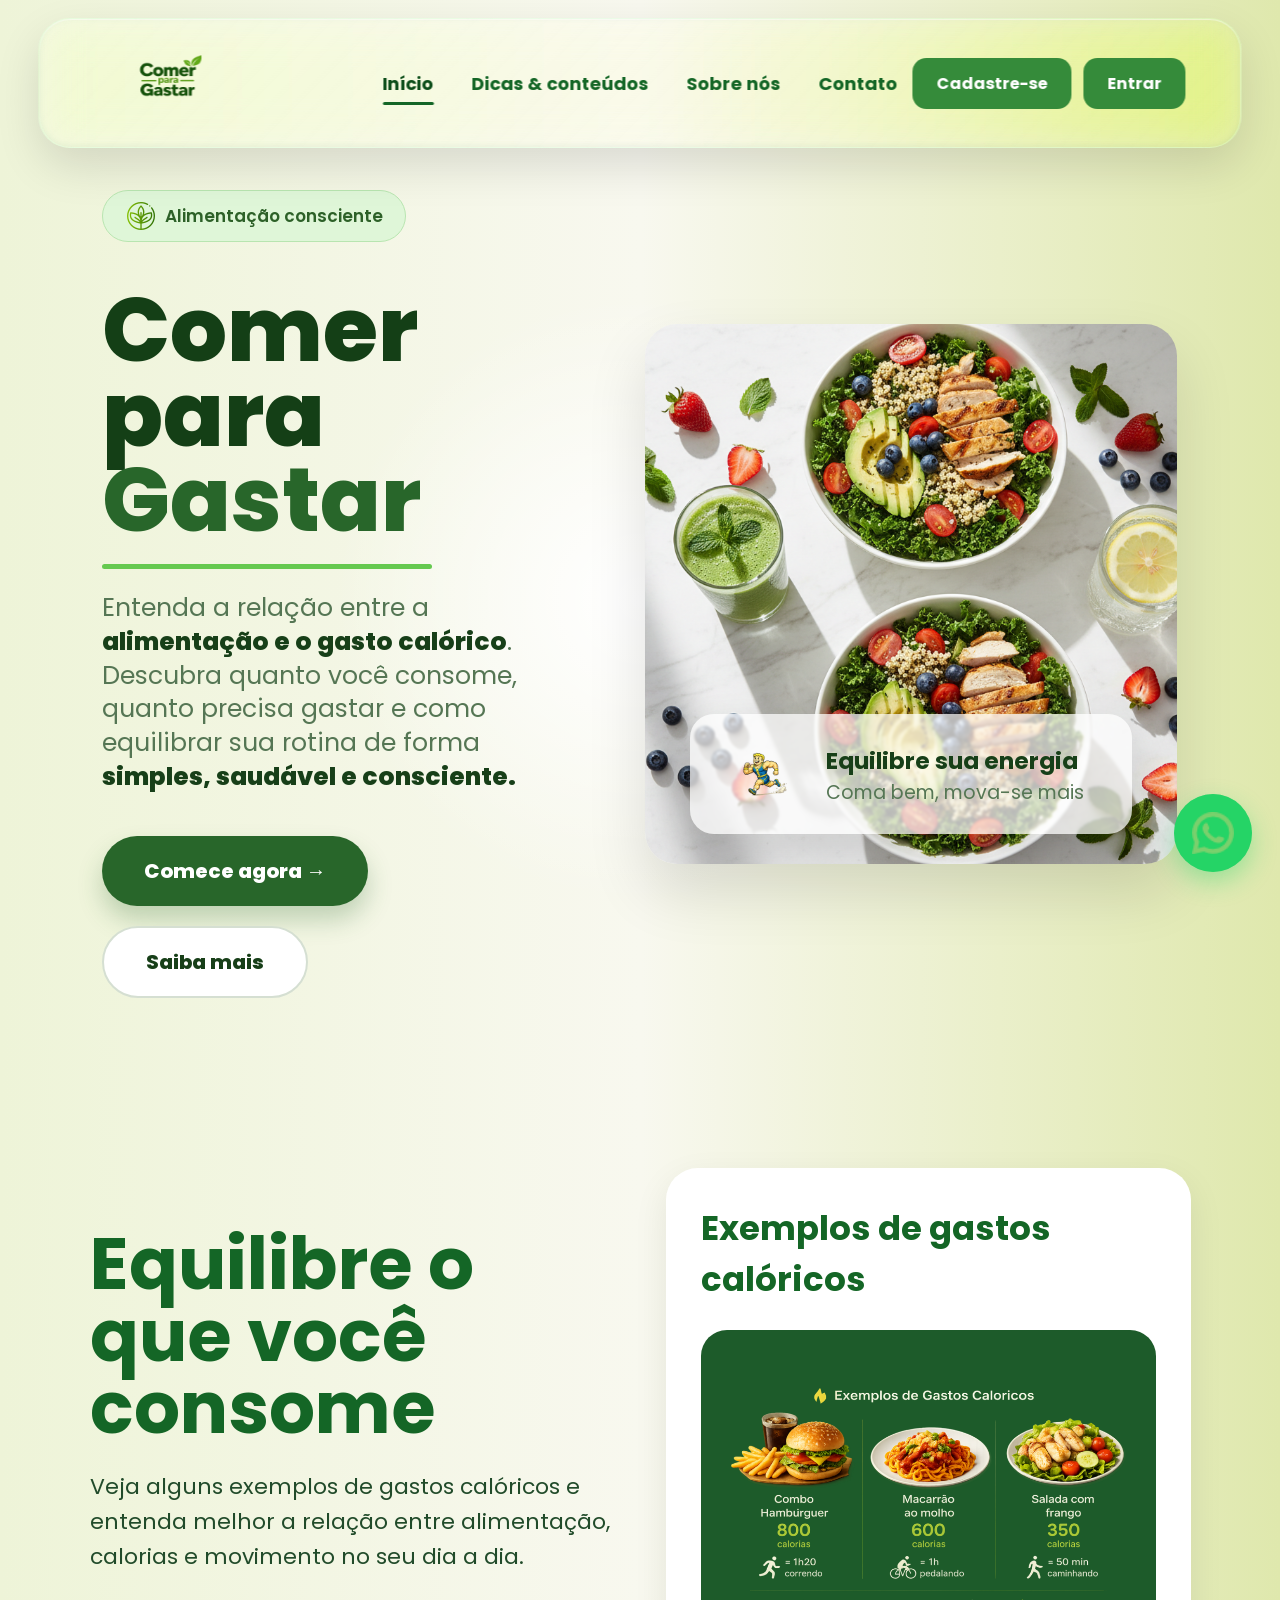
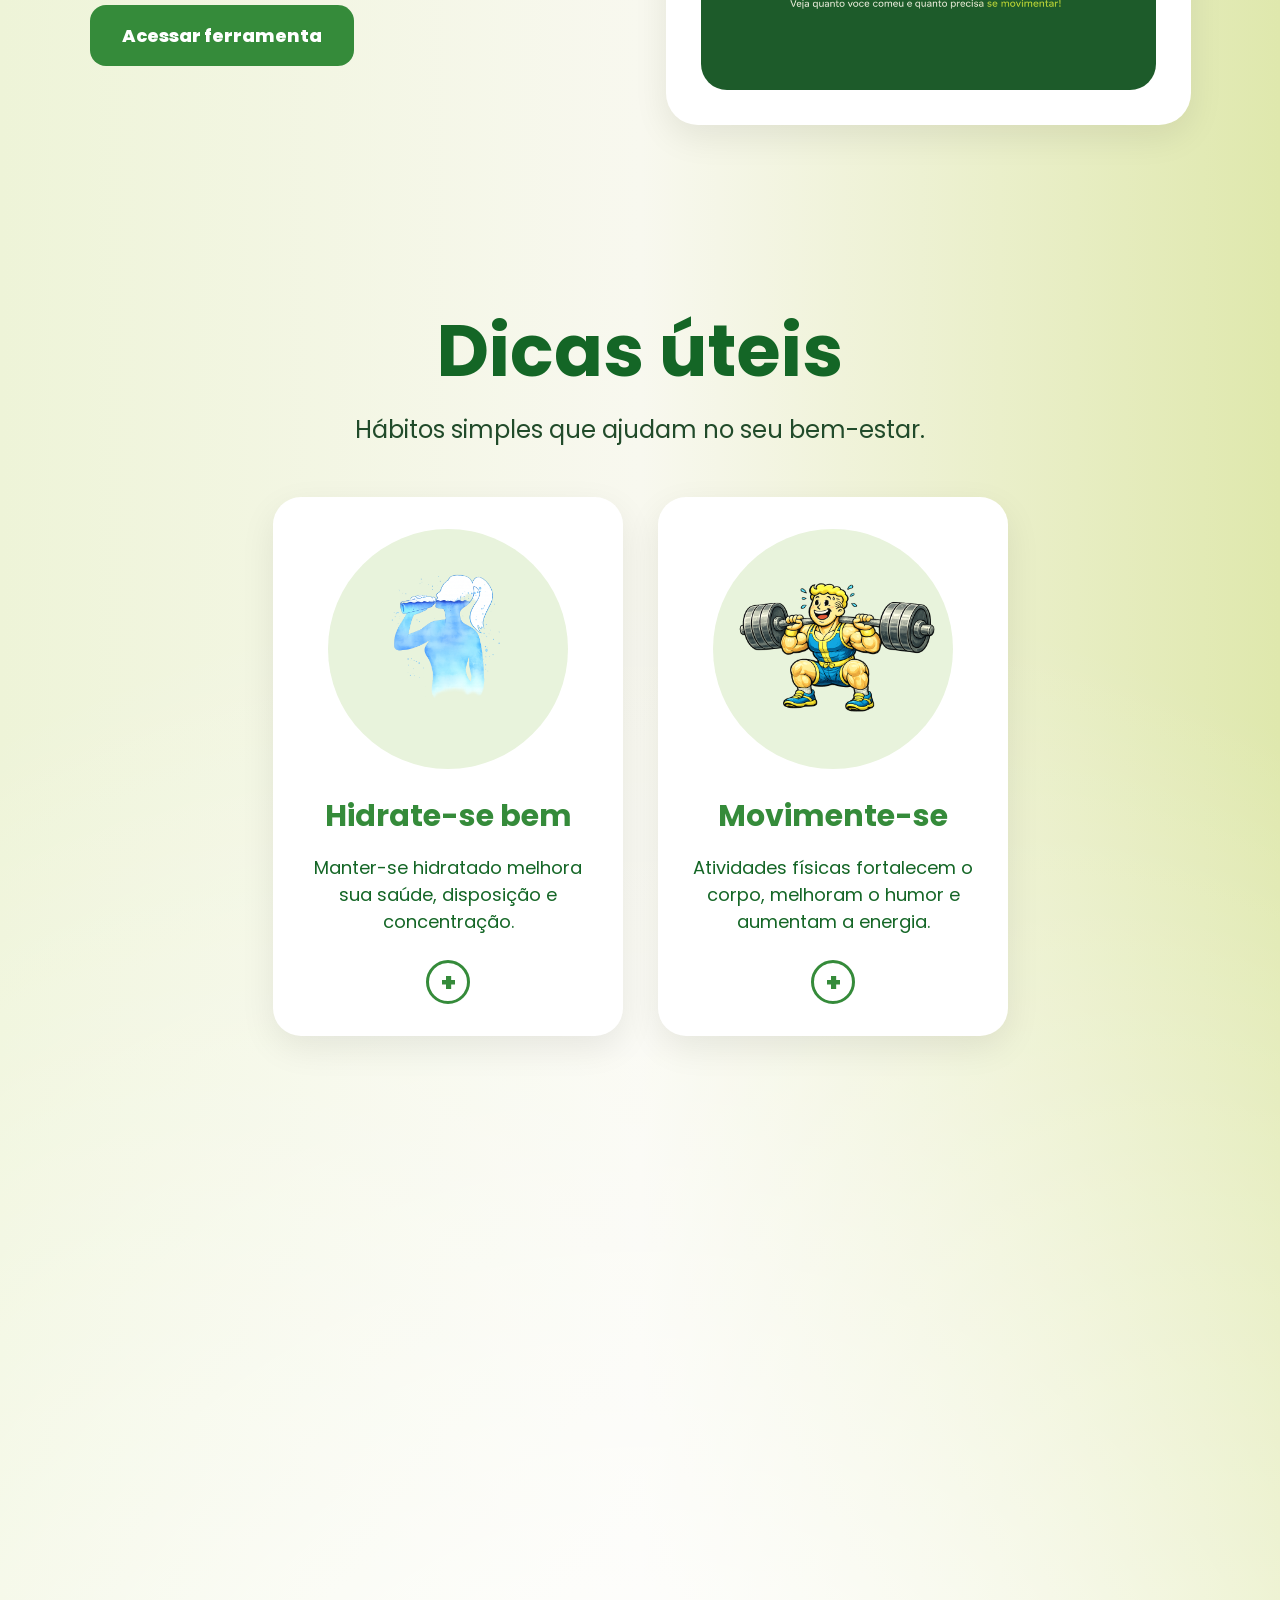
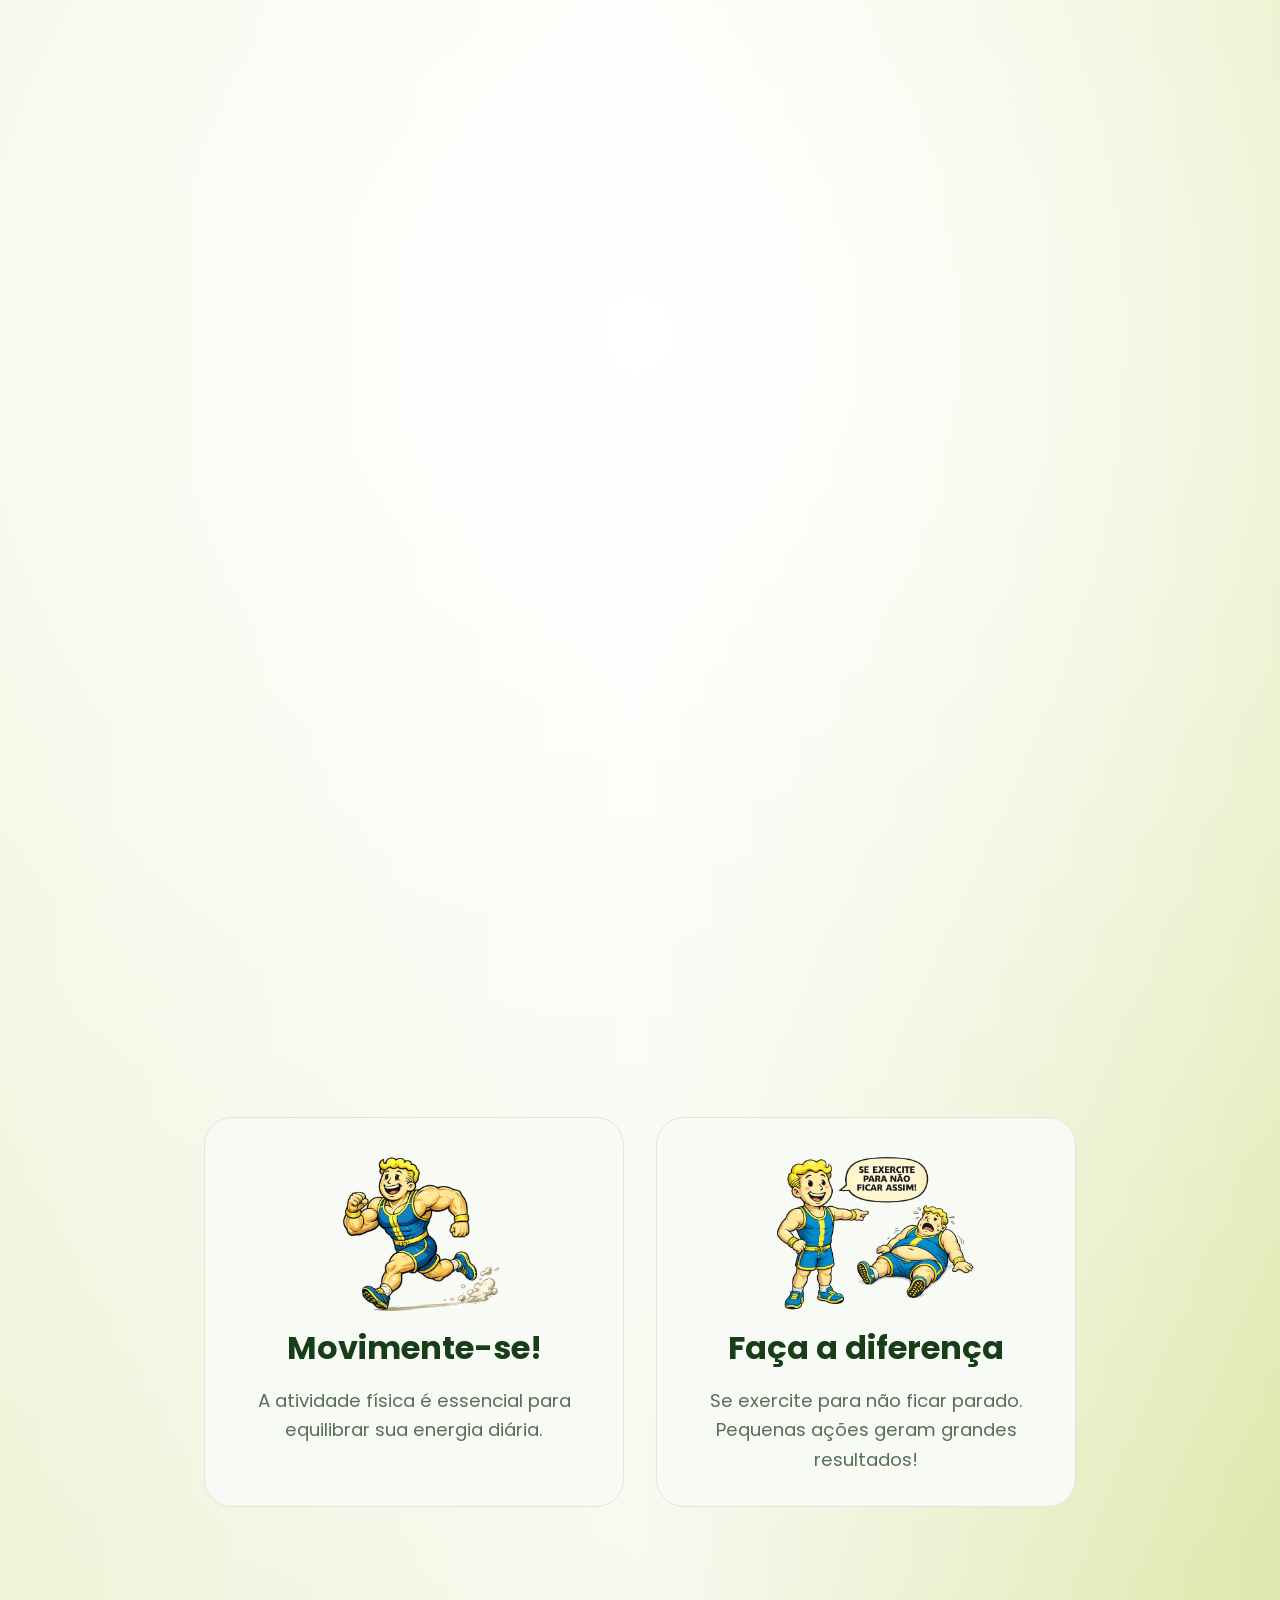
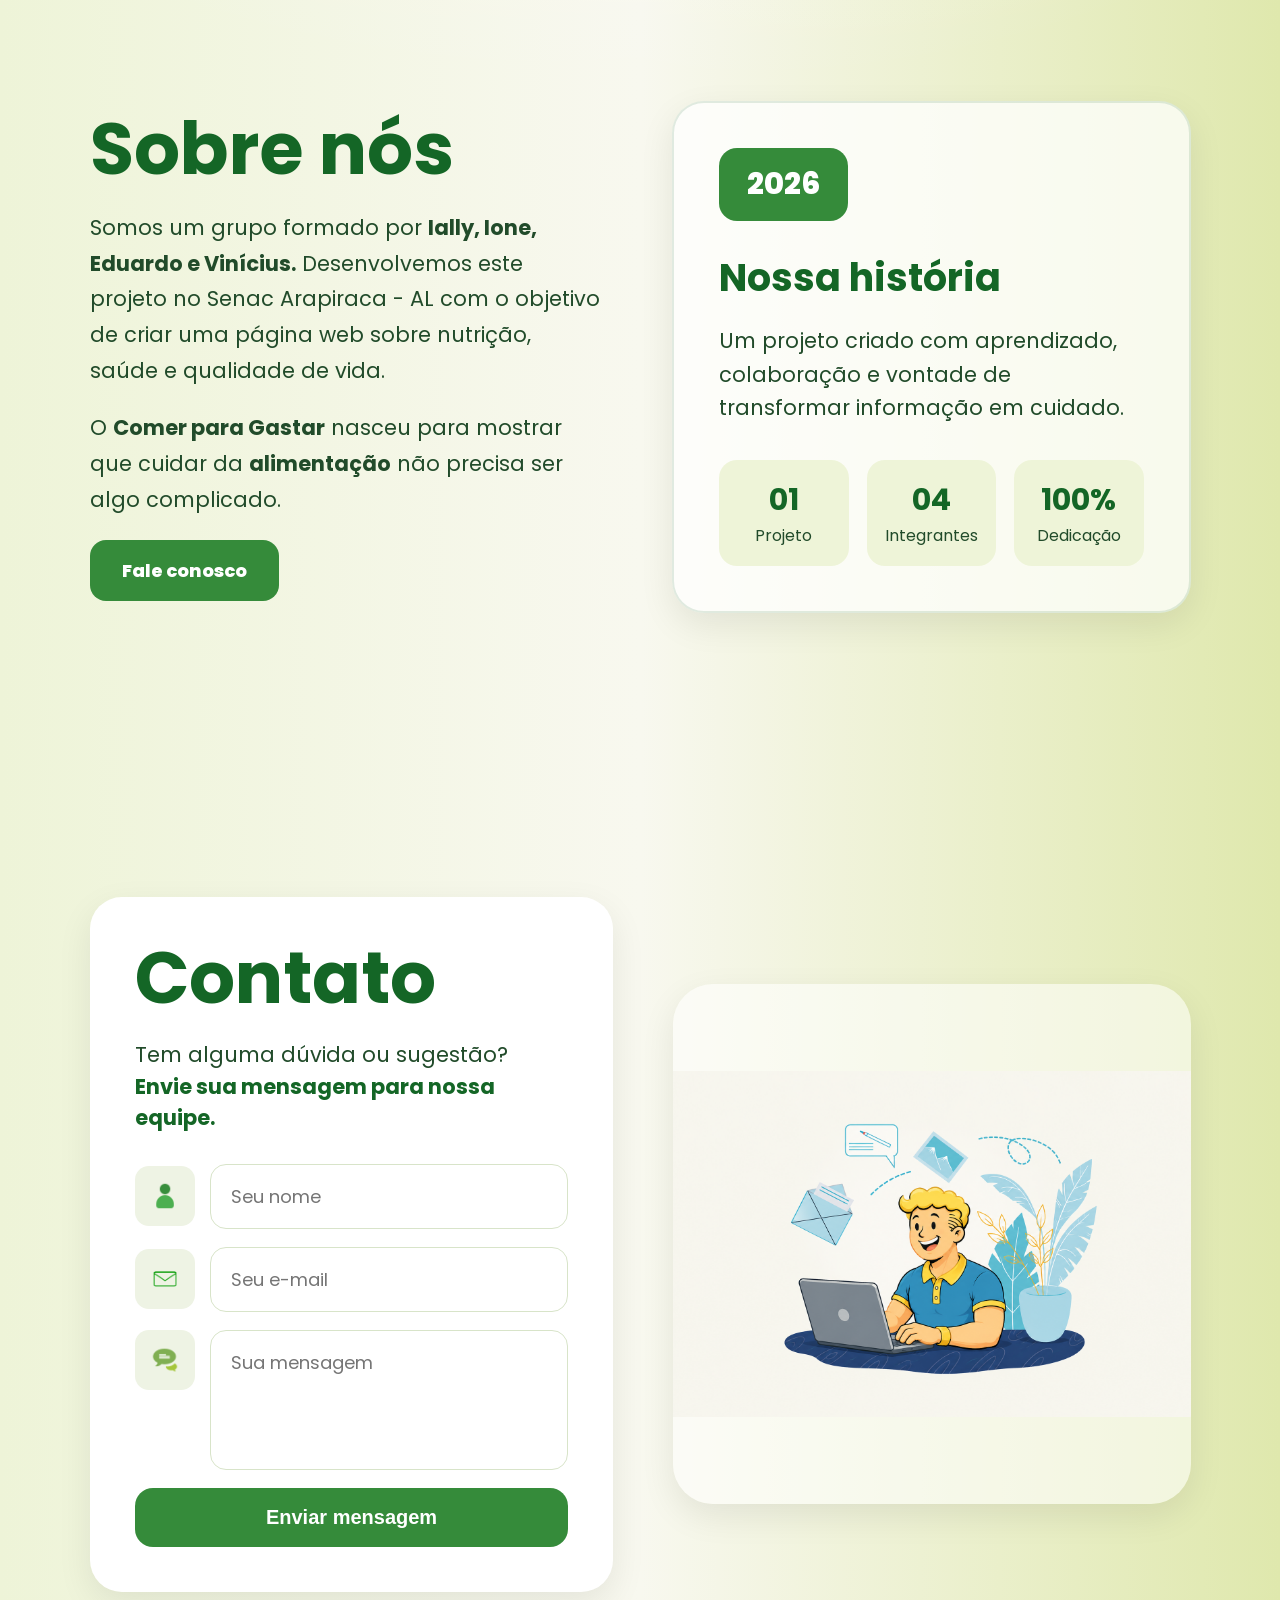
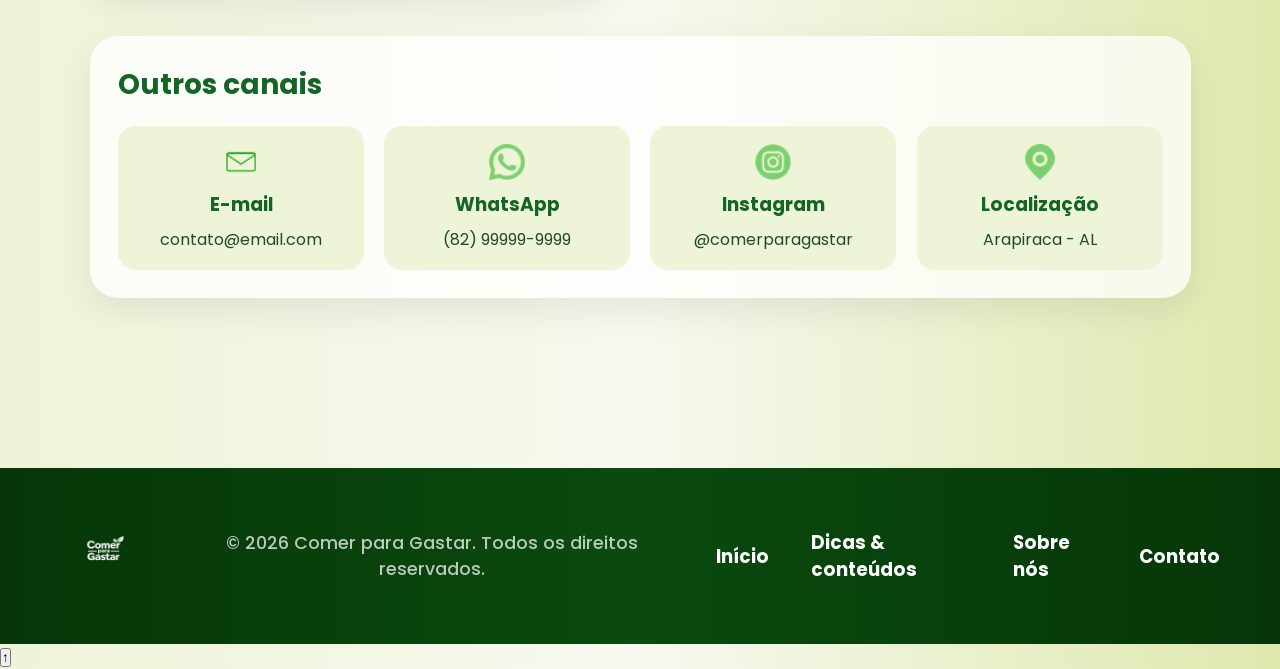
==== commit ea5ea197: "correção de palavra" ====
--- a/index.html
+++ b/index.html
@@ -45,7 +45,7 @@
         <div class="hero-conteudo reveal-left">
           <span class="tag reveal-up delay-1">
             <img src="imagens/folha.png" alt="Folha" class="icone-folha" />
-            Nutrição consciente
+            Alimentação consciente
           </span>
 
           <h1 class="reveal-up delay-2">
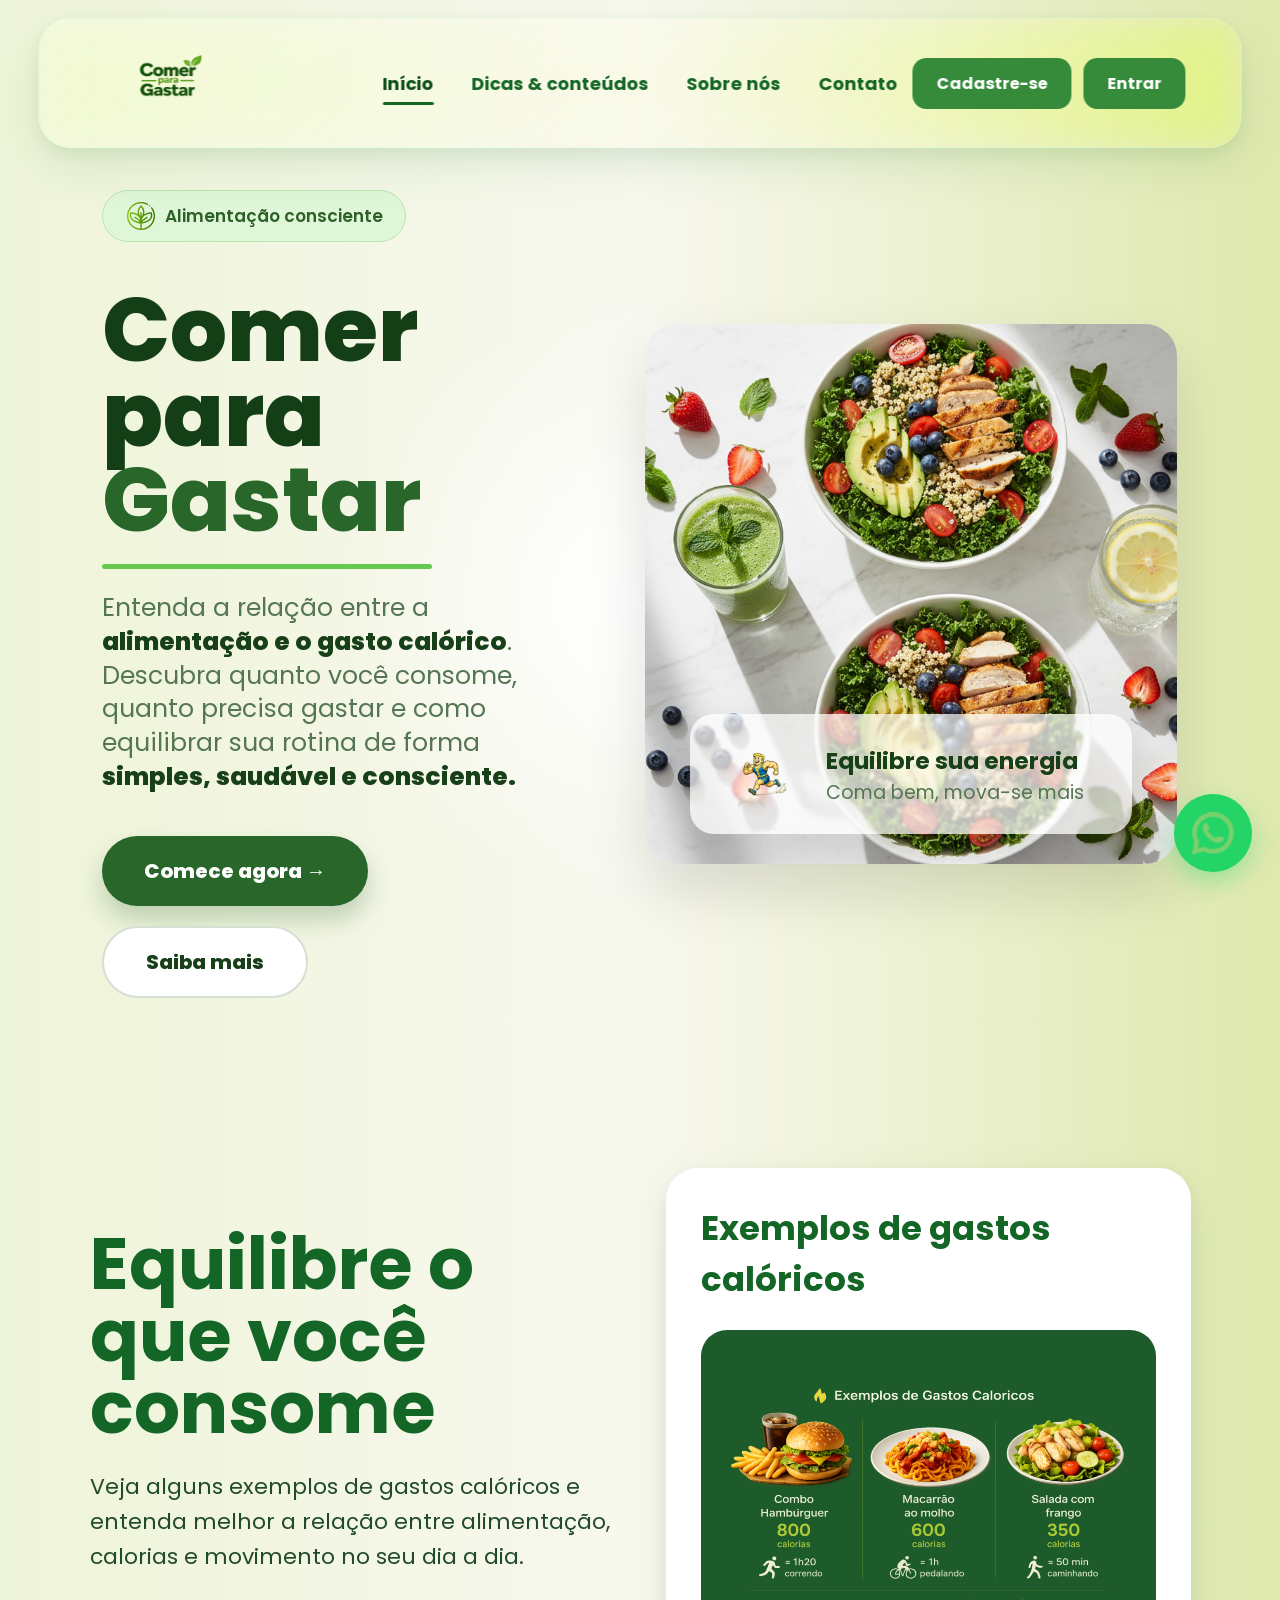
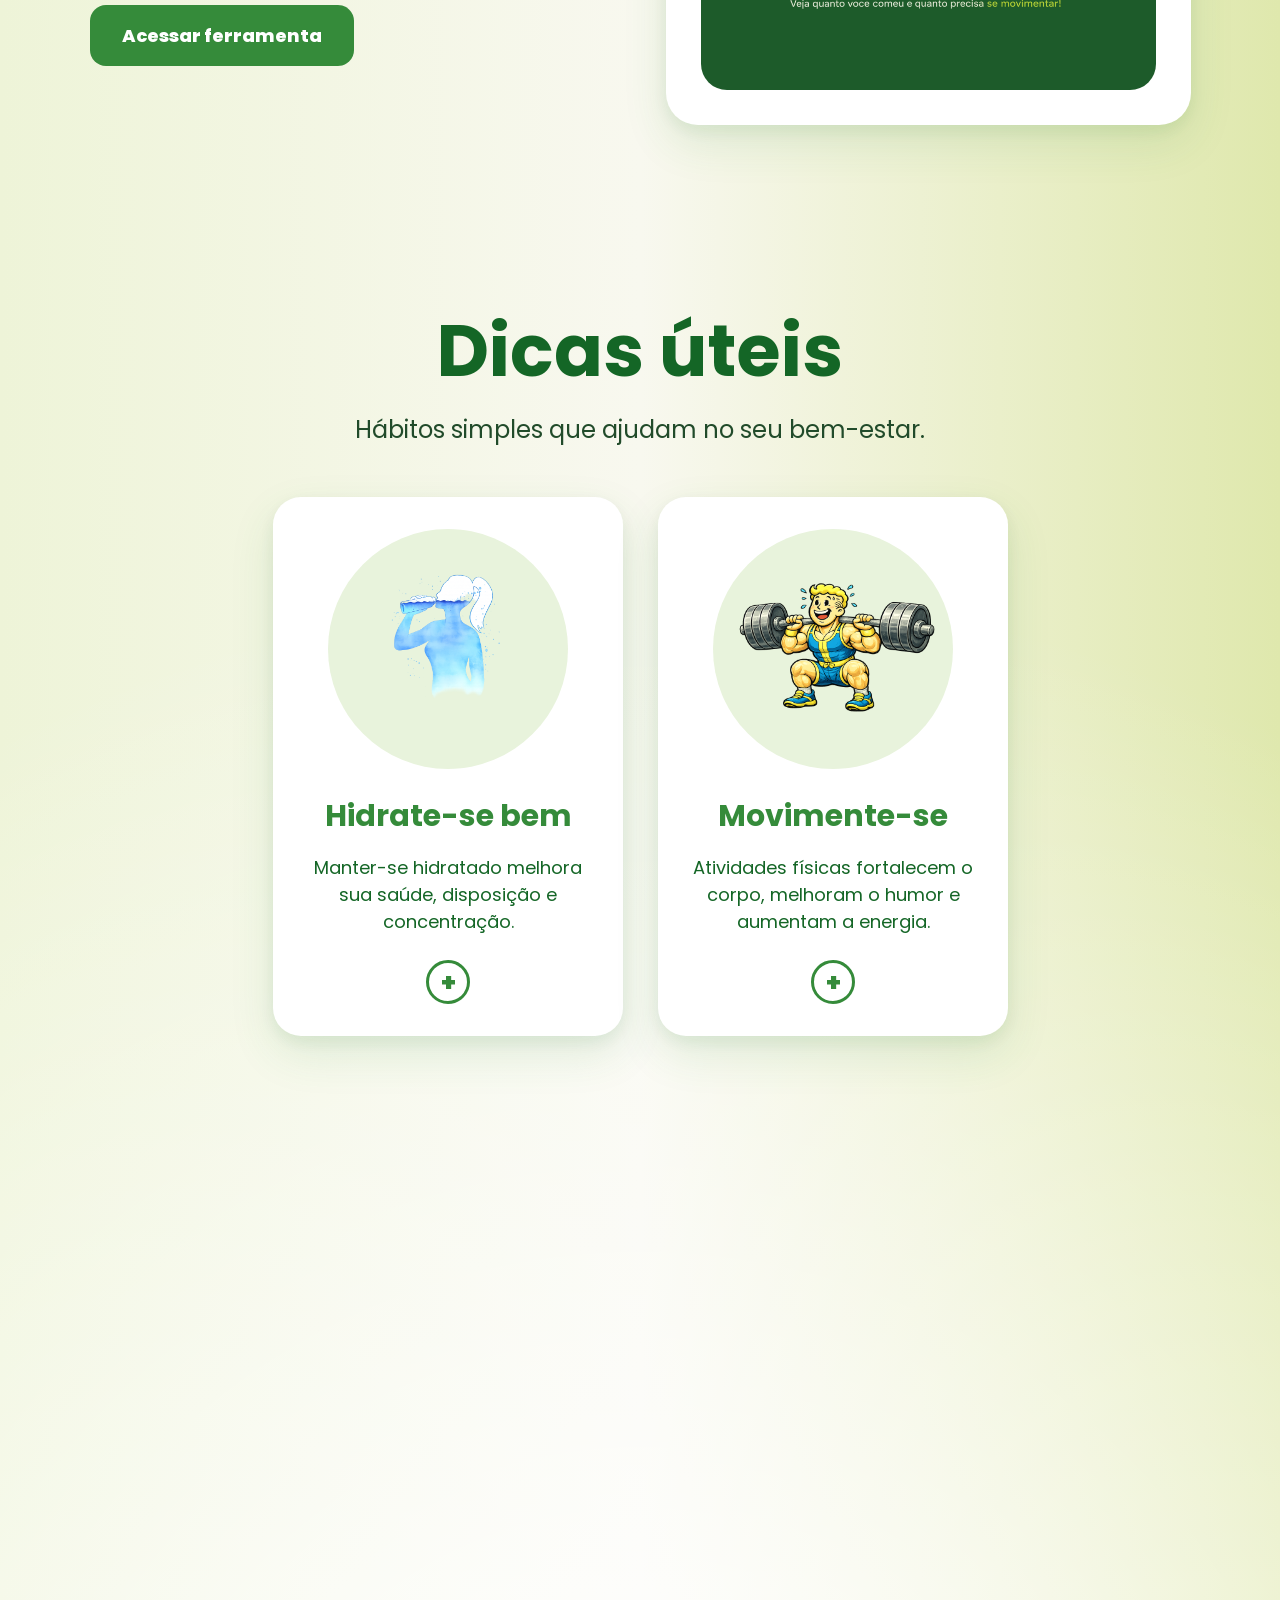
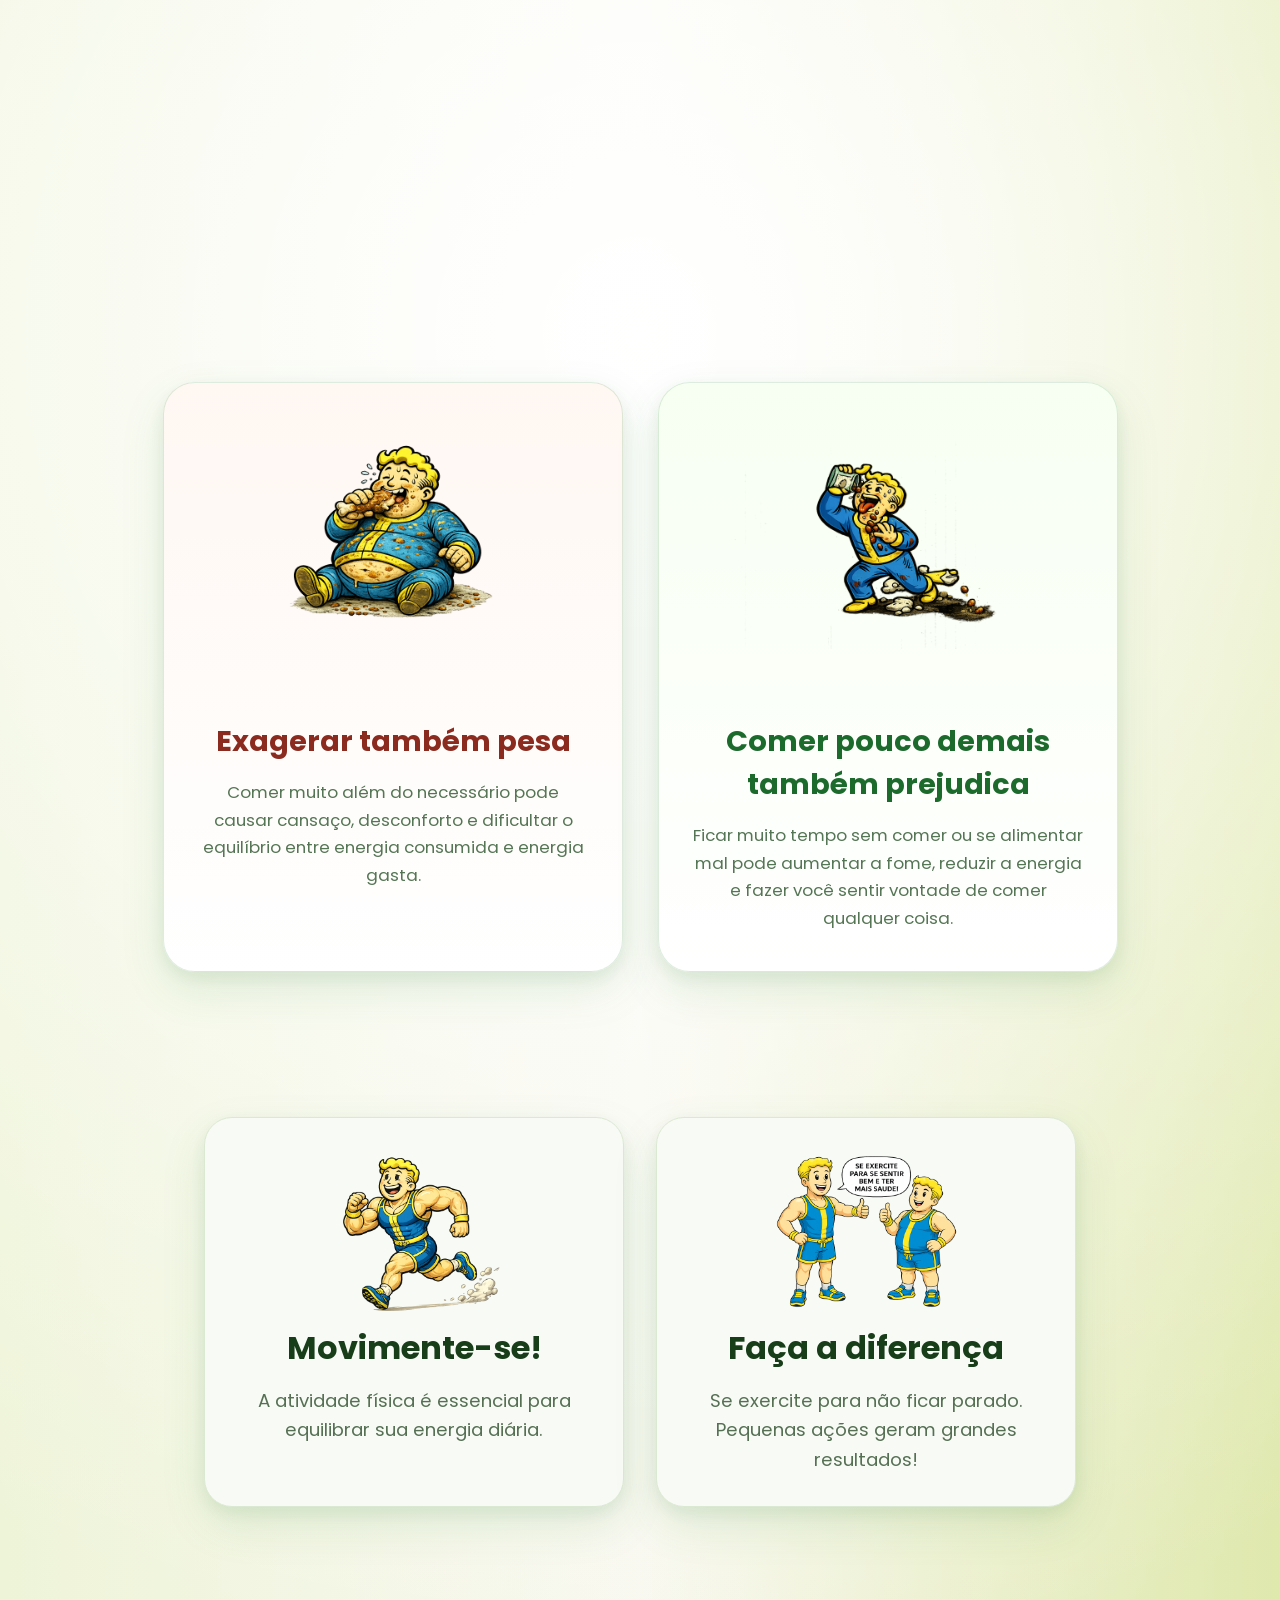
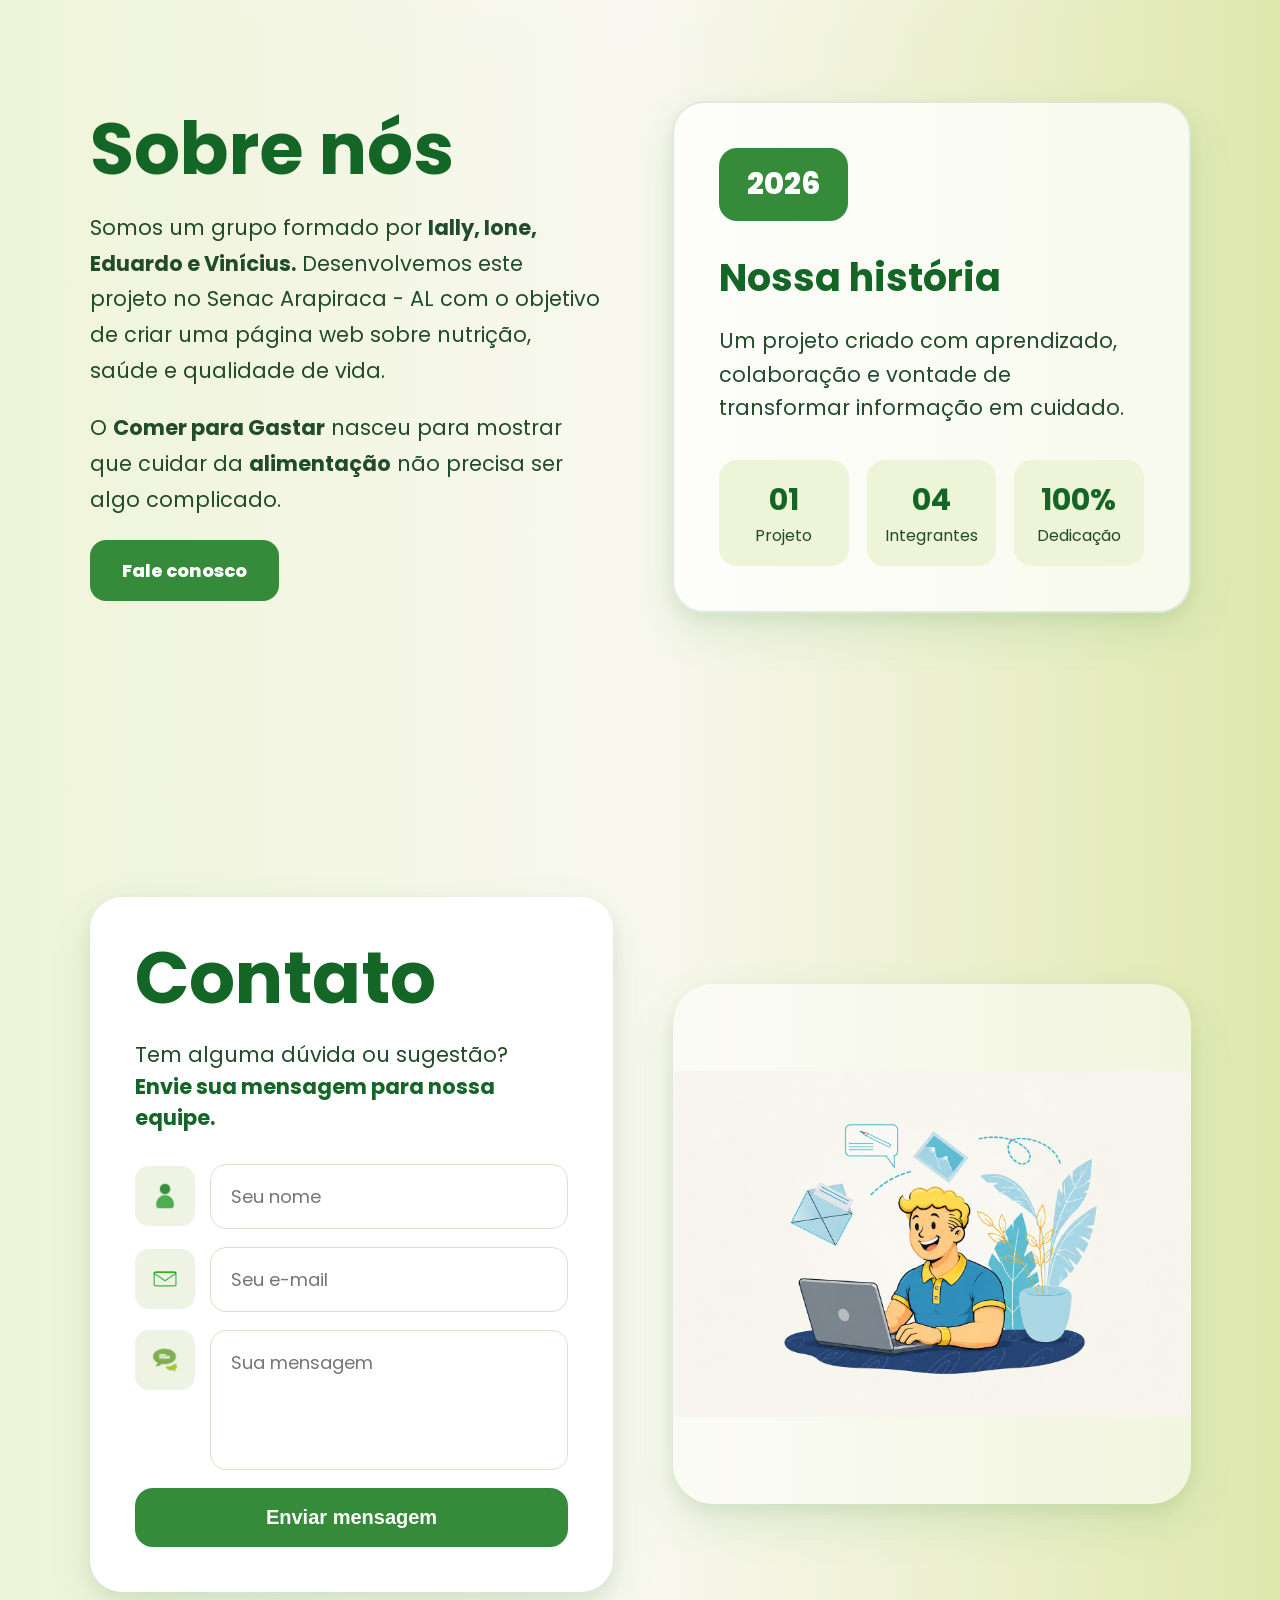
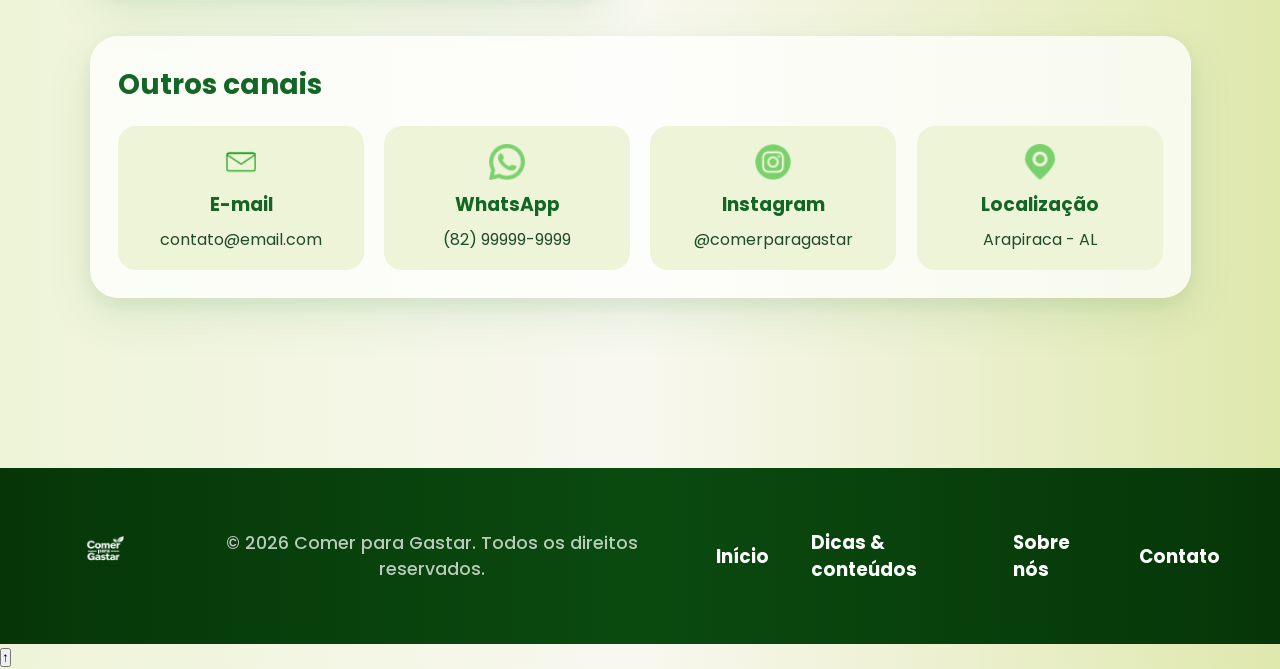
==== commit 82c5ca81: "Atualizações HTML e icone aba e melhorias de shadow-box no css" ====
--- a/index.html
+++ b/index.html
@@ -5,7 +5,7 @@
     <meta name="viewport" content="width=device-width, initial-scale=1.0" />
     <title>Comer para Gastar</title>
 
-    <link rel="icon" type="image/png" href="imagens/aba-leaf-monstera.png" />
+    <link rel="icon" type="image/png" href="imagens/aba-navegador.png" />
 
     <link rel="stylesheet" href="css/style.css" />
 
@@ -178,7 +178,11 @@
         <div class="alertas-cards">
           <article class="alerta-card reveal-left">
             <div class="animacao-frame">
-              <img id="gordao-frame" src="imagens/gordao-frame-1.png" alt="" />
+              <img
+                id="gordao-frame"
+                src="imagens/gordao-frame-1.png"
+                alt="Pessoa obesa, comendo muito"
+              />
             </div>
 
             <h2><strong>Exagerar também pesa</strong></h2>
@@ -191,7 +195,11 @@
 
           <article class="alerta-card reveal-right">
             <div class="animacao-frame">
-              <img id="lasca-frame" src="imagens/lasca-frame-1.png" alt="" />
+              <img
+                id="lasca-frame"
+                src="imagens/lasca-frame-1.png"
+                alt="Pessoa magra com lata de comida"
+              />
             </div>
 
             <h2><strong>Comer pouco demais também prejudica</strong></h2>
@@ -207,7 +215,7 @@
 
       <section class="motivacao-cards">
         <div class="motivacao-card reveal-zoom delay-1">
-          <img src="imagens/caracorrendo.png" alt="" />
+          <img src="imagens/caracorrendo.png" alt="homem forte correndo" />
 
           <h3><strong>Movimente-se!</strong></h3>
 
@@ -217,7 +225,10 @@
         </div>
 
         <div class="motivacao-card reveal-zoom delay-2">
-          <img src="imagens/magro e gordo.png" alt="" />
+          <img
+            src="imagens/exercicio-importante.png"
+            alt="Se exercite para se sentir bem e ter mais saúde "
+          />
 
           <h3><strong>Faça a diferença</strong></h3>
 
--- a/css/style.css
+++ b/css/style.css
@@ -2002,3 +2002,40 @@
     border-radius: 12px;
   }
 }
+/* SOMBRAS MODERNAS ESVERDEADAS + ANIMAÇÃO SUAVE */
+
+.header,
+.sobre-card,
+.card-dica,
+.calculadora-card,
+.contato-formulario,
+.contato-imagem,
+.outros-canais,
+.motivacao-card,
+.alerta-card {
+  box-shadow:
+    0 18px 45px rgba(53, 139, 58, 0.12),
+    /* verde suave */ 0 6px 18px rgba(20, 102, 38, 0.08); /* verde escuro sutil */
+
+  transition:
+    transform 0.45s cubic-bezier(0.22, 1, 0.36, 1),
+    box-shadow 0.45s cubic-bezier(0.22, 1, 0.36, 1);
+
+  will-change: transform;
+}
+
+/* EFEITO HOVER - SOMBRA ESVERDEADA MAIS INTENSA */
+.card-dica:hover,
+.alerta-card:hover,
+.motivacao-card:hover,
+.sobre-card:hover,
+.calculadora-card:hover,
+.contato-formulario:hover,
+.contato-imagem:hover,
+.outros-canais:hover {
+  transform: translateY(-8px);
+
+  box-shadow:
+    0 28px 65px rgba(53, 139, 58, 0.18),
+    /* verde mais intenso */ 0 10px 25px rgba(20, 102, 38, 0.1);
+}
